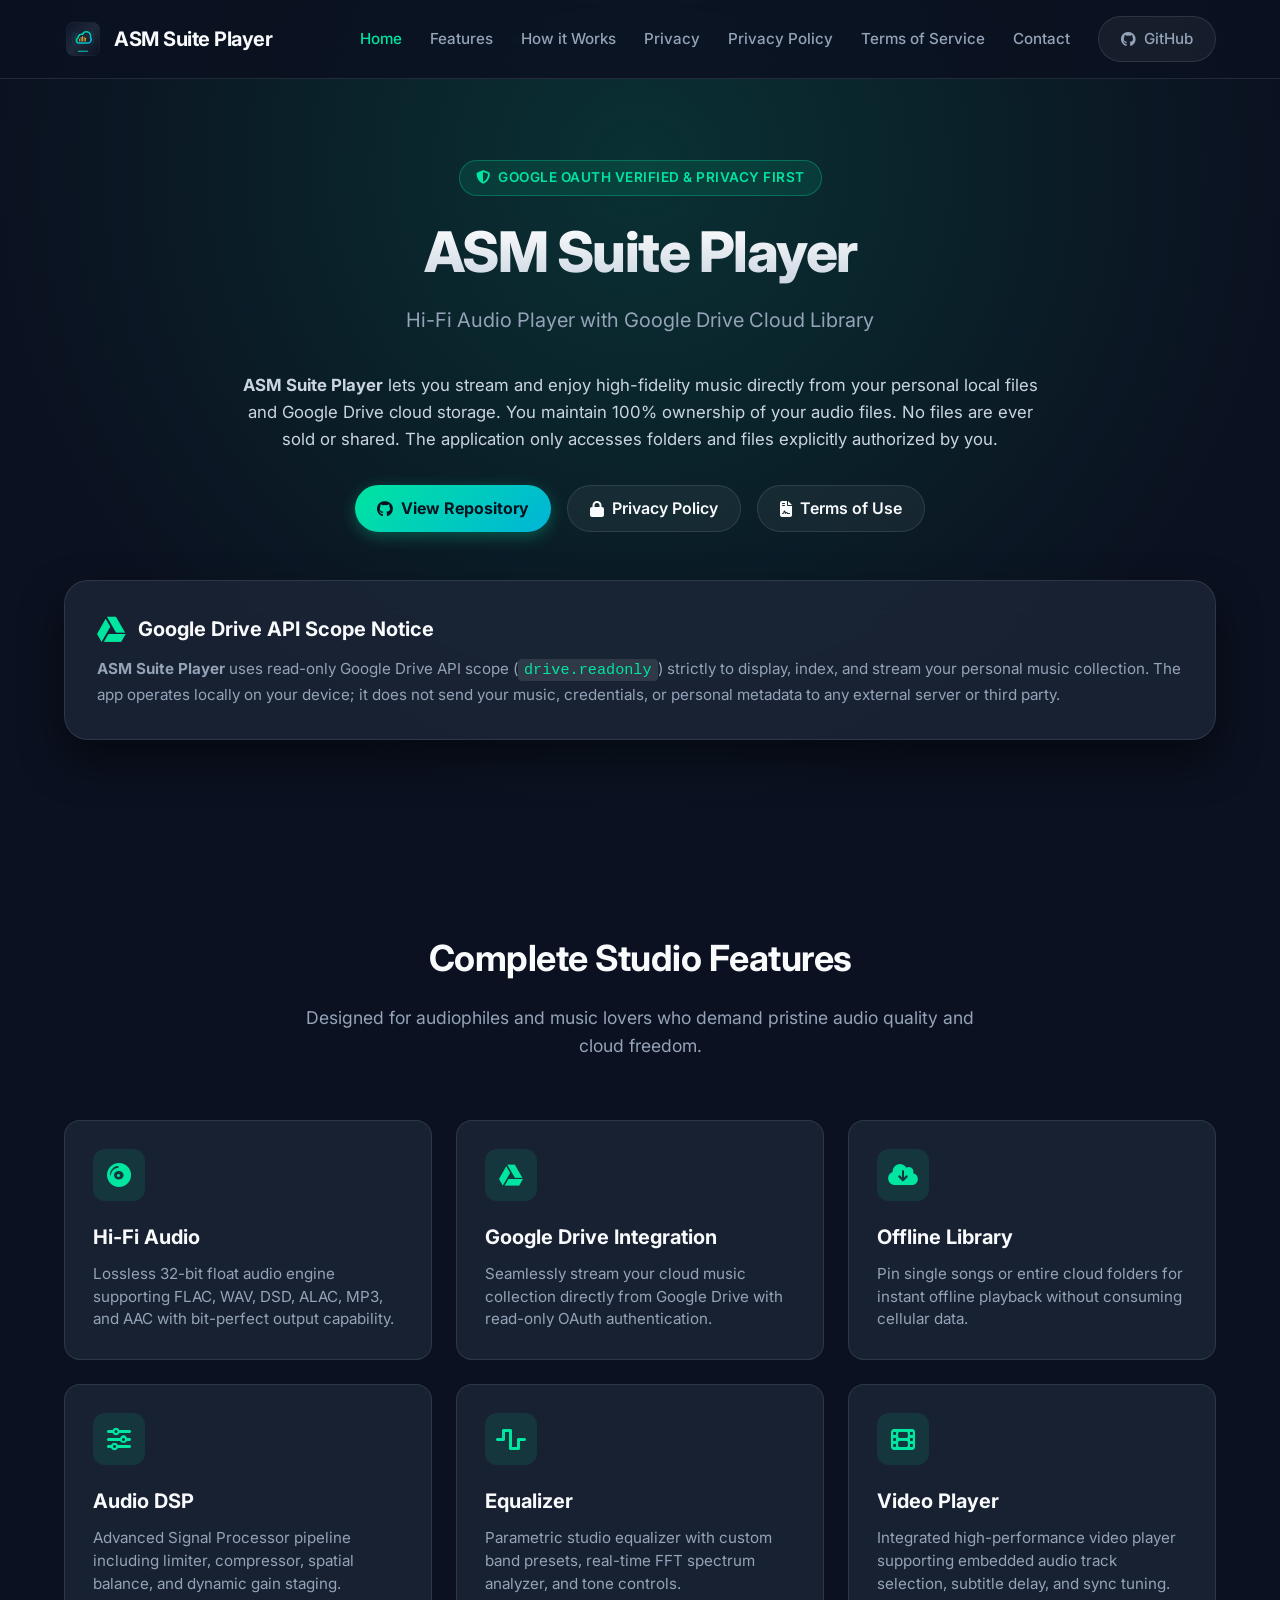
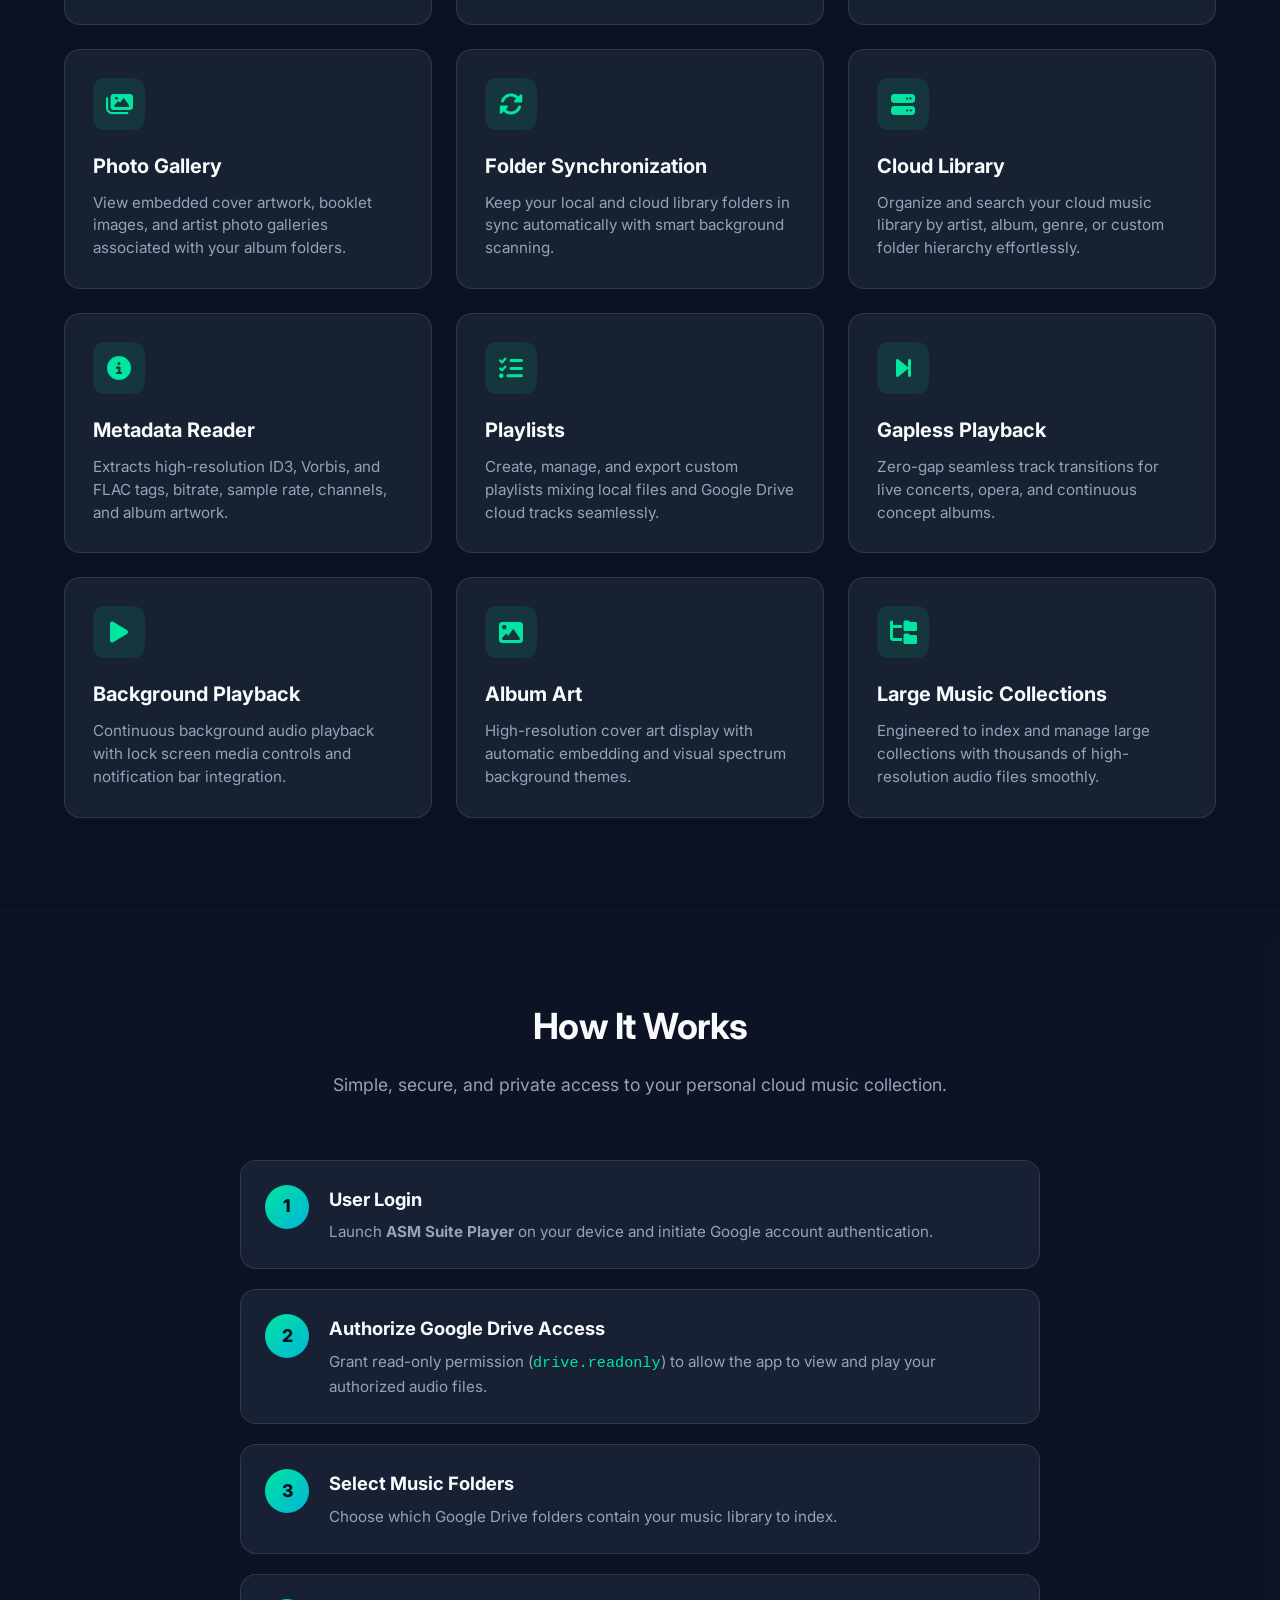
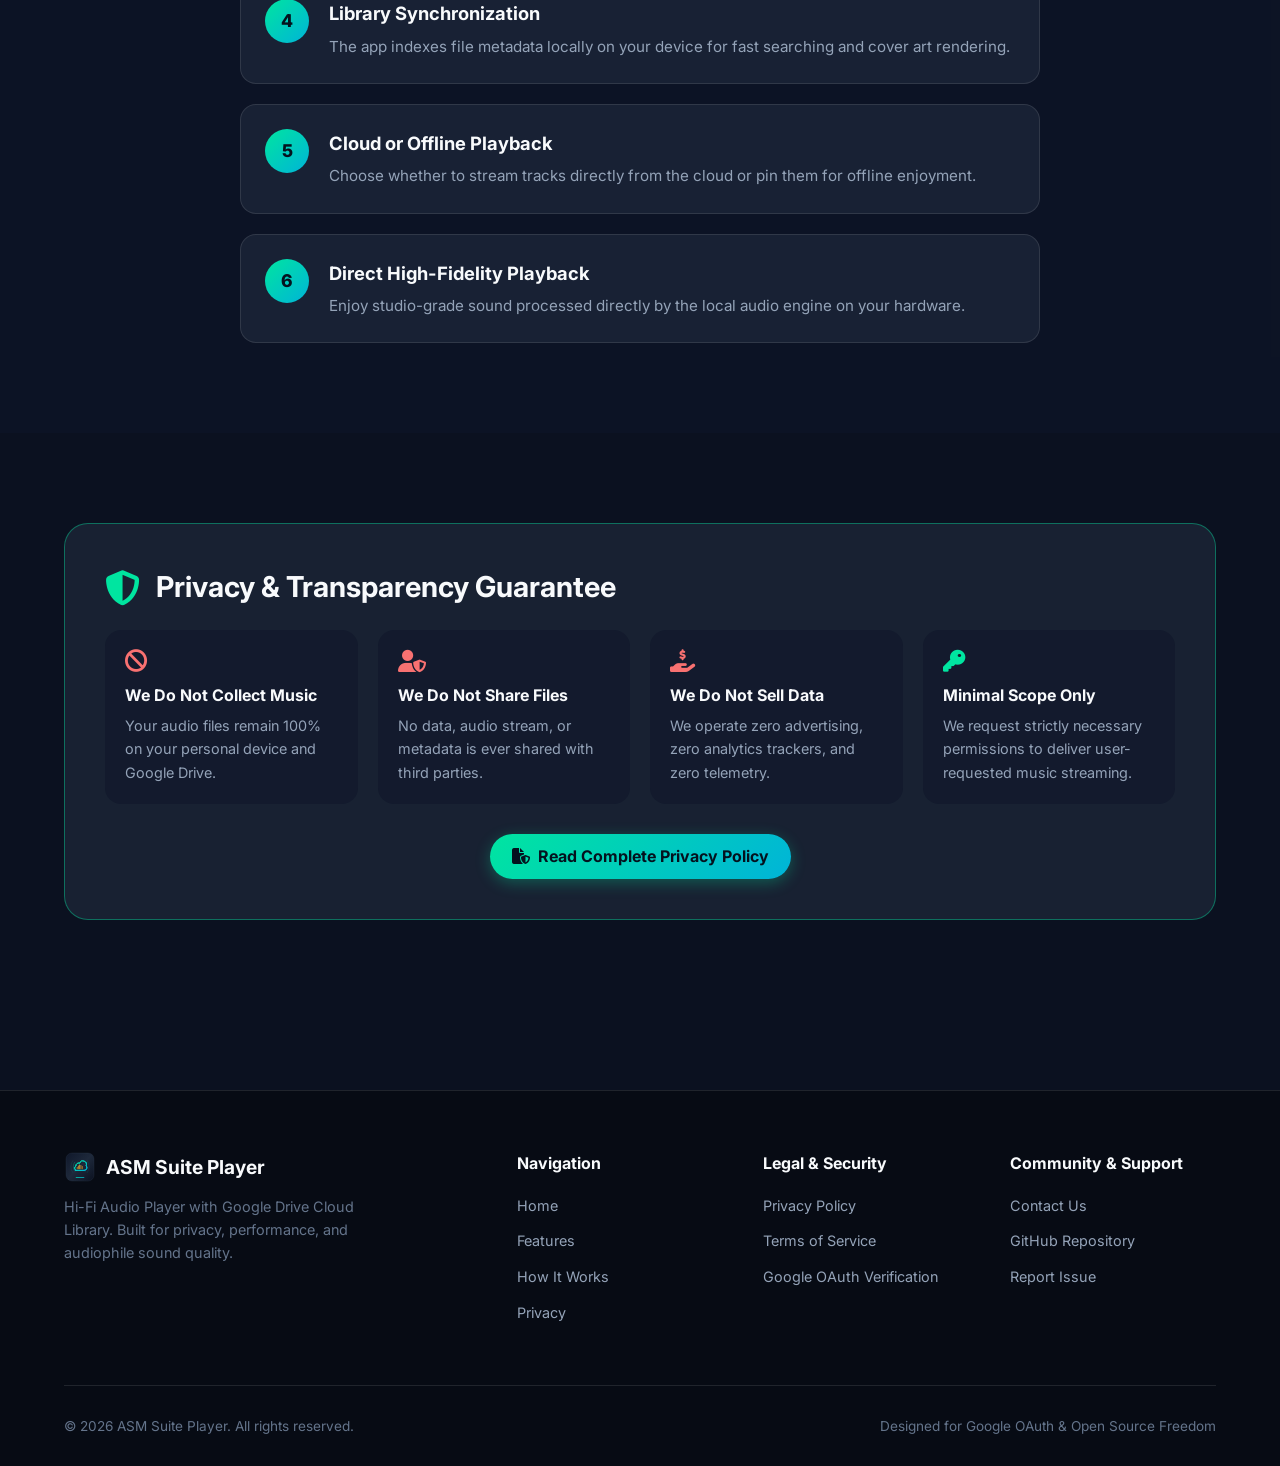
==== docs/index.html @ cb9a15ec "feat: adiciona site institucional estatico completo para o ASM Suite Player (Google OAuth verificati" ====
<!DOCTYPE html>
<html lang="en">
<head>
  <meta charset="UTF-8">
  <meta name="viewport" content="width=device-width, initial-scale=1.0">
  <title>ASM Suite Player — Hi-Fi Audio Player with Google Drive Cloud Library</title>
  <meta name="description" content="ASM Suite Player is a high-fidelity audio player with Google Drive integration, DSP processing, equalizer, offline caching, and zero data tracking.">
  <meta name="keywords" content="ASM Suite Player, Google Drive music player, Hi-Fi audio player, FLAC player, DSP equalizer, offline cloud music">
  <meta name="author" content="ASM Suite Player Team">
  <meta name="robots" content="index, follow">
  <link rel="canonical" href="https://andersonfcanel.github.io/ASM-Suite-Player/">

  <!-- Open Graph / Facebook -->
  <meta property="og:type" content="website">
  <meta property="og:url" content="https://andersonfcanel.github.io/ASM-Suite-Player/">
  <meta property="og:title" content="ASM Suite Player — Hi-Fi Audio Player with Google Drive Cloud Library">
  <meta property="og:description" content="Stream high-resolution music directly from your Google Drive or local storage with professional DSP effects and full privacy.">
  <meta property="og:image" content="https://andersonfcanel.github.io/ASM-Suite-Player/assets/images/logo.svg">

  <!-- Twitter Card -->
  <meta name="twitter:card" content="summary_large_image">
  <meta name="twitter:title" content="ASM Suite Player — Hi-Fi Audio Player">
  <meta name="twitter:description" content="Play high-fidelity music from Google Drive and local files with studio DSP equalizer and zero data collection.">
  <meta name="twitter:image" content="https://andersonfcanel.github.io/ASM-Suite-Player/assets/images/logo.svg">

  <!-- Favicons & Manifest -->
  <link rel="icon" type="image/svg+xml" href="assets/images/logo.svg">
  <link rel="manifest" href="site.webmanifest">

  <!-- Fonts & Icons -->
  <link rel="preconnect" href="https://fonts.googleapis.com">
  <link rel="preconnect" href="https://fonts.gstatic.com" crossorigin>
  <link href="https://fonts.googleapis.com/css2?family=Inter:wght@400;500;600;700;800&display=swap" rel="stylesheet">
  <link rel="stylesheet" href="https://cdnjs.cloudflare.com/ajax/libs/font-awesome/6.4.0/css/all.min.css">

  <!-- Stylesheet -->
  <link rel="stylesheet" href="assets/css/style.css">
</head>
<body>

  <!-- Navigation Bar -->
  <header class="navbar">
    <div class="container nav-container">
      <a href="index.html" class="brand-logo">
        <img src="assets/images/logo.svg" alt="ASM Suite Player Logo">
        <span>ASM Suite Player</span>
      </a>

      <button class="mobile-toggle" id="mobileToggle" aria-label="Toggle Navigation">
        <i class="fa-solid fa-bars"></i>
      </button>

      <ul class="nav-links" id="navLinks">
        <li><a href="index.html" class="active">Home</a></li>
        <li><a href="#features">Features</a></li>
        <li><a href="#how-it-works">How it Works</a></li>
        <li><a href="#privacy">Privacy</a></li>
        <li><a href="privacy.html">Privacy Policy</a></li>
        <li><a href="terms.html">Terms of Service</a></li>
        <li><a href="contact.html">Contact</a></li>
        <li>
          <a href="https://github.com/AndersonFCanel/ASM-Suite-Player" target="_blank" rel="noopener" class="btn-outline">
            <i class="fa-brands fa-github"></i> GitHub
          </a>
        </li>
      </ul>
    </div>
  </header>

  <!-- Hero Section -->
  <section class="hero">
    <div class="container">
      <div class="hero-badge">
        <i class="fa-solid fa-shield-halved"></i> Google OAuth Verified & Privacy First
      </div>

      <h1 class="hero-title">ASM Suite Player</h1>
      <p class="hero-subtitle">Hi-Fi Audio Player with Google Drive Cloud Library</p>

      <p style="max-width: 820px; margin: 0 auto 32px; color: #CBD5E1; font-size: 1.05rem;">
        <strong>ASM Suite Player</strong> lets you stream and enjoy high-fidelity music directly from your personal 
        local files and Google Drive cloud storage. You maintain 100% ownership of your audio files. 
        No files are ever sold or shared. The application only accesses folders and files explicitly authorized by you.
      </p>

      <div class="hero-actions">
        <a href="https://github.com/AndersonFCanel/ASM-Suite-Player" target="_blank" rel="noopener" class="btn-cta">
          <i class="fa-brands fa-github"></i> View Repository
        </a>
        <a href="privacy.html" class="btn-outline">
          <i class="fa-solid fa-lock"></i> Privacy Policy
        </a>
        <a href="terms.html" class="btn-outline">
          <i class="fa-solid fa-file-contract"></i> Terms of Use
        </a>
      </div>

      <!-- Google OAuth Disclosure Box -->
      <div class="hero-card-preview">
        <div style="display: flex; align-items: center; gap: 12px; margin-bottom: 12px;">
          <i class="fa-brands fa-google-drive" style="font-size: 1.8rem; color: var(--accent-cyan);"></i>
          <h3 style="font-size: 1.25rem;">Google Drive API Scope Notice</h3>
        </div>
        <p style="color: var(--text-muted); font-size: 0.95rem; line-height: 1.6;">
          <strong>ASM Suite Player</strong> uses read-only Google Drive API scope (<code style="background: rgba(255,255,255,0.1); padding: 2px 6px; border-radius: 4px; color: var(--accent-cyan);">drive.readonly</code>) 
          strictly to display, index, and stream your personal music collection. The app operates locally on your device; 
          it does not send your music, credentials, or personal metadata to any external server or third party.
        </p>
      </div>
    </div>
  </section>

  <!-- Features Section -->
  <section class="section" id="features">
    <div class="container">
      <h2 class="section-title">Complete Studio Features</h2>
      <p class="section-subtitle">Designed for audiophiles and music lovers who demand pristine audio quality and cloud freedom.</p>

      <div class="grid-cards">
        <div class="card">
          <div class="card-icon"><i class="fa-solid fa-compact-disc"></i></div>
          <h3 class="card-title">Hi-Fi Audio</h3>
          <p class="card-desc">Lossless 32-bit float audio engine supporting FLAC, WAV, DSD, ALAC, MP3, and AAC with bit-perfect output capability.</p>
        </div>

        <div class="card">
          <div class="card-icon"><i class="fa-brands fa-google-drive"></i></div>
          <h3 class="card-title">Google Drive Integration</h3>
          <p class="card-desc">Seamlessly stream your cloud music collection directly from Google Drive with read-only OAuth authentication.</p>
        </div>

        <div class="card">
          <div class="card-icon"><i class="fa-solid fa-cloud-arrow-down"></i></div>
          <h3 class="card-title">Offline Library</h3>
          <p class="card-desc">Pin single songs or entire cloud folders for instant offline playback without consuming cellular data.</p>
        </div>

        <div class="card">
          <div class="card-icon"><i class="fa-solid fa-sliders"></i></div>
          <h3 class="card-title">Audio DSP</h3>
          <p class="card-desc">Advanced Signal Processor pipeline including limiter, compressor, spatial balance, and dynamic gain staging.</p>
        </div>

        <div class="card">
          <div class="card-icon"><i class="fa-solid fa-wave-square"></i></div>
          <h3 class="card-title">Equalizer</h3>
          <p class="card-desc">Parametric studio equalizer with custom band presets, real-time FFT spectrum analyzer, and tone controls.</p>
        </div>

        <div class="card">
          <div class="card-icon"><i class="fa-solid fa-film"></i></div>
          <h3 class="card-title">Video Player</h3>
          <p class="card-desc">Integrated high-performance video player supporting embedded audio track selection, subtitle delay, and sync tuning.</p>
        </div>

        <div class="card">
          <div class="card-icon"><i class="fa-solid fa-images"></i></div>
          <h3 class="card-title">Photo Gallery</h3>
          <p class="card-desc">View embedded cover artwork, booklet images, and artist photo galleries associated with your album folders.</p>
        </div>

        <div class="card">
          <div class="card-icon"><i class="fa-solid fa-rotate"></i></div>
          <h3 class="card-title">Folder Synchronization</h3>
          <p class="card-desc">Keep your local and cloud library folders in sync automatically with smart background scanning.</p>
        </div>

        <div class="card">
          <div class="card-icon"><i class="fa-solid fa-server"></i></div>
          <h3 class="card-title">Cloud Library</h3>
          <p class="card-desc">Organize and search your cloud music library by artist, album, genre, or custom folder hierarchy effortlessly.</p>
        </div>

        <div class="card">
          <div class="card-icon"><i class="fa-solid fa-circle-info"></i></div>
          <h3 class="card-title">Metadata Reader</h3>
          <p class="card-desc">Extracts high-resolution ID3, Vorbis, and FLAC tags, bitrate, sample rate, channels, and album artwork.</p>
        </div>

        <div class="card">
          <div class="card-icon"><i class="fa-solid fa-list-check"></i></div>
          <h3 class="card-title">Playlists</h3>
          <p class="card-desc">Create, manage, and export custom playlists mixing local files and Google Drive cloud tracks seamlessly.</p>
        </div>

        <div class="card">
          <div class="card-icon"><i class="fa-solid fa-forward-step"></i></div>
          <h3 class="card-title">Gapless Playback</h3>
          <p class="card-desc">Zero-gap seamless track transitions for live concerts, opera, and continuous concept albums.</p>
        </div>

        <div class="card">
          <div class="card-icon"><i class="fa-solid fa-play"></i></div>
          <h3 class="card-title">Background Playback</h3>
          <p class="card-desc">Continuous background audio playback with lock screen media controls and notification bar integration.</p>
        </div>

        <div class="card">
          <div class="card-icon"><i class="fa-solid fa-image"></i></div>
          <h3 class="card-title">Album Art</h3>
          <p class="card-desc">High-resolution cover art display with automatic embedding and visual spectrum background themes.</p>
        </div>

        <div class="card">
          <div class="card-icon"><i class="fa-solid fa-folder-tree"></i></div>
          <h3 class="card-title">Large Music Collections</h3>
          <p class="card-desc">Engineered to index and manage large collections with thousands of high-resolution audio files smoothly.</p>
        </div>
      </div>
    </div>
  </section>

  <!-- How It Works Section -->
  <section class="section" id="how-it-works" style="background: rgba(15, 23, 42, 0.5);">
    <div class="container">
      <h2 class="section-title">How It Works</h2>
      <p class="section-subtitle">Simple, secure, and private access to your personal cloud music collection.</p>

      <div class="workflow-steps">
        <div class="step-item">
          <div class="step-number">1</div>
          <div class="step-content">
            <h3>User Login</h3>
            <p>Launch <strong>ASM Suite Player</strong> on your device and initiate Google account authentication.</p>
          </div>
        </div>

        <div class="step-item">
          <div class="step-number">2</div>
          <div class="step-content">
            <h3>Authorize Google Drive Access</h3>
            <p>Grant read-only permission (<code style="color: var(--accent-cyan);">drive.readonly</code>) to allow the app to view and play your authorized audio files.</p>
          </div>
        </div>

        <div class="step-item">
          <div class="step-number">3</div>
          <div class="step-content">
            <h3>Select Music Folders</h3>
            <p>Choose which Google Drive folders contain your music library to index.</p>
          </div>
        </div>

        <div class="step-item">
          <div class="step-number">4</div>
          <div class="step-content">
            <h3>Library Synchronization</h3>
            <p>The app indexes file metadata locally on your device for fast searching and cover art rendering.</p>
          </div>
        </div>

        <div class="step-item">
          <div class="step-number">5</div>
          <div class="step-content">
            <h3>Cloud or Offline Playback</h3>
            <p>Choose whether to stream tracks directly from the cloud or pin them for offline enjoyment.</p>
          </div>
        </div>

        <div class="step-item">
          <div class="step-number">6</div>
          <div class="step-content">
            <h3>Direct High-Fidelity Playback</h3>
            <p>Enjoy studio-grade sound processed directly by the local audio engine on your hardware.</p>
          </div>
        </div>
      </div>
    </div>
  </section>

  <!-- Privacy Summary Section -->
  <section class="section" id="privacy">
    <div class="container">
      <div style="background: var(--bg-card); border: 1px solid var(--border-active); border-radius: var(--radius-lg); padding: 40px;" class="glassmorphism">
        <div style="display: flex; align-items: center; gap: 16px; margin-bottom: 20px;">
          <i class="fa-solid fa-shield-halved" style="font-size: 2.2rem; color: var(--accent-cyan);"></i>
          <h2 style="font-size: 1.8rem;">Privacy & Transparency Guarantee</h2>
        </div>

        <div style="display: grid; grid-template-columns: repeat(auto-fit, minmax(240px, 1fr)); gap: 20px; margin-bottom: 30px;">
          <div style="background: rgba(15, 23, 42, 0.6); padding: 20px; border-radius: var(--radius-md);">
            <i class="fa-solid fa-ban" style="color: #F87171; font-size: 1.4rem; margin-bottom: 10px;"></i>
            <h4 style="margin-bottom: 6px;">We Do Not Collect Music</h4>
            <p style="color: var(--text-muted); font-size: 0.9rem;">Your audio files remain 100% on your personal device and Google Drive.</p>
          </div>

          <div style="background: rgba(15, 23, 42, 0.6); padding: 20px; border-radius: var(--radius-md);">
            <i class="fa-solid fa-user-shield" style="color: #F87171; font-size: 1.4rem; margin-bottom: 10px;"></i>
            <h4 style="margin-bottom: 6px;">We Do Not Share Files</h4>
            <p style="color: var(--text-muted); font-size: 0.9rem;">No data, audio stream, or metadata is ever shared with third parties.</p>
          </div>

          <div style="background: rgba(15, 23, 42, 0.6); padding: 20px; border-radius: var(--radius-md);">
            <i class="fa-solid fa-hand-holding-dollar" style="color: #F87171; font-size: 1.4rem; margin-bottom: 10px;"></i>
            <h4 style="margin-bottom: 6px;">We Do Not Sell Data</h4>
            <p style="color: var(--text-muted); font-size: 0.9rem;">We operate zero advertising, zero analytics trackers, and zero telemetry.</p>
          </div>

          <div style="background: rgba(15, 23, 42, 0.6); padding: 20px; border-radius: var(--radius-md);">
            <i class="fa-solid fa-key" style="color: var(--accent-cyan); font-size: 1.4rem; margin-bottom: 10px;"></i>
            <h4 style="margin-bottom: 6px;">Minimal Scope Only</h4>
            <p style="color: var(--text-muted); font-size: 0.9rem;">We request strictly necessary permissions to deliver user-requested music streaming.</p>
          </div>
        </div>

        <div style="text-align: center;">
          <a href="privacy.html" class="btn-cta">
            <i class="fa-solid fa-file-shield"></i> Read Complete Privacy Policy
          </a>
        </div>
      </div>
    </div>
  </section>

  <!-- Footer -->
  <footer class="footer">
    <div class="container">
      <div class="footer-grid">
        <div class="footer-brand">
          <div style="display: flex; align-items: center; gap: 10px; margin-bottom: 12px;">
            <img src="assets/images/logo.svg" alt="ASM Suite Player Logo" style="width: 32px; height: 32px;">
            <h3 style="margin: 0; font-size: 1.2rem;">ASM Suite Player</h3>
          </div>
          <p>Hi-Fi Audio Player with Google Drive Cloud Library. Built for privacy, performance, and audiophile sound quality.</p>
        </div>

        <div class="footer-col">
          <h4>Navigation</h4>
          <ul>
            <li><a href="index.html">Home</a></li>
            <li><a href="#features">Features</a></li>
            <li><a href="#how-it-works">How It Works</a></li>
            <li><a href="#privacy">Privacy</a></li>
          </ul>
        </div>

        <div class="footer-col">
          <h4>Legal & Security</h4>
          <ul>
            <li><a href="privacy.html">Privacy Policy</a></li>
            <li><a href="terms.html">Terms of Service</a></li>
            <li><a href="https://support.google.com/cloud/answer/15549049" target="_blank" rel="noopener">Google OAuth Verification</a></li>
          </ul>
        </div>

        <div class="footer-col">
          <h4>Community & Support</h4>
          <ul>
            <li><a href="contact.html">Contact Us</a></li>
            <li><a href="https://github.com/AndersonFCanel/ASM-Suite-Player" target="_blank" rel="noopener">GitHub Repository</a></li>
            <li><a href="https://github.com/AndersonFCanel/ASM-Suite-Player/issues" target="_blank" rel="noopener">Report Issue</a></li>
          </ul>
        </div>
      </div>

      <div class="footer-bottom">
        <div>&copy; 2026 ASM Suite Player. All rights reserved.</div>
        <div>Designed for Google OAuth & Open Source Freedom</div>
      </div>
    </div>
  </footer>

  <script src="assets/js/main.js"></script>
</body>
</html>
---- docs/assets/css/style.css ----
/* ══════════════════════════════════════════════════════════════════════════════
   ASM Suite Player — Design System & Custom Stylesheet
   Theme: Hi-Fi Studio Dark / Glassmorphism / Vibrant Accents
   ══════════════════════════════════════════════════════════════════════════════ */

:root {
  --bg-main: #0B1120;
  --bg-surface: #0F172A;
  --bg-card: rgba(30, 41, 59, 0.7);
  --bg-card-hover: rgba(51, 65, 85, 0.8);
  --border-color: rgba(255, 255, 255, 0.1);
  --border-active: rgba(0, 229, 160, 0.4);
  
  --text-main: #F8FAFC;
  --text-muted: #94A3B8;
  --text-dim: #64748B;
  
  --accent-cyan: #00E5A0;
  --accent-blue: #00B4D8;
  --accent-gold: #FFD54F;
  --accent-purple: #A855F7;
  
  --grad-cyan: linear-gradient(135deg, #00E5A0 0%, #00B4D8 100%);
  --grad-gold: linear-gradient(135deg, #FFD54F 0%, #FF9800 100%);
  --grad-dark: linear-gradient(180deg, #0B1120 0%, #0F172A 100%);
  --grad-hero: radial-gradient(circle at 50% 20%, rgba(0, 229, 160, 0.15) 0%, rgba(11, 17, 32, 0) 70%);

  --font-family: 'Inter', -apple-system, BlinkMacSystemFont, "Segoe UI", Roboto, sans-serif;
  --radius-sm: 8px;
  --radius-md: 16px;
  --radius-lg: 24px;
  --shadow-glow: 0 0 25px rgba(0, 229, 160, 0.25);
  --transition: all 0.3s cubic-bezier(0.4, 0, 0.2, 1);
}

/* ── Reset Base ── */
*, *::before, *::after {
  box-sizing: border-box;
  margin: 0;
  padding: 0;
}

html {
  scroll-behavior: smooth;
  font-size: 16px;
}

body {
  font-family: var(--font-family);
  background-color: var(--bg-main);
  color: var(--text-main);
  line-height: 1.6;
  overflow-x: hidden;
  -webkit-font-smoothing: antialiased;
}

a {
  color: var(--accent-cyan);
  text-decoration: none;
  transition: var(--transition);
}

a:hover {
  color: #38BDF8;
}

/* ── Container Layout ── */
.container {
  max-width: 1200px;
  margin: 0 auto;
  padding: 0 24px;
}

/* ── Header & Navigation ── */
.navbar {
  position: fixed;
  top: 0;
  left: 0;
  width: 100%;
  z-index: 1000;
  background: rgba(11, 17, 32, 0.85);
  backdrop-filter: blur(16px);
  border-bottom: 1px solid var(--border-color);
  padding: 16px 0;
  transition: var(--transition);
}

.nav-container {
  display: flex;
  justify-content: space-between;
  align-items: center;
}

.brand-logo {
  display: flex;
  align-items: center;
  gap: 12px;
  font-weight: 700;
  font-size: 1.25rem;
  color: var(--text-main);
  letter-spacing: -0.5px;
}

.brand-logo img {
  width: 38px;
  height: 38px;
  border-radius: 8px;
}

.nav-links {
  display: flex;
  align-items: center;
  gap: 28px;
  list-style: none;
}

.nav-links a {
  color: var(--text-muted);
  font-weight: 500;
  font-size: 0.95rem;
}

.nav-links a:hover,
.nav-links a.active {
  color: var(--accent-cyan);
}

.btn-cta {
  display: inline-flex;
  align-items: center;
  gap: 8px;
  background: var(--grad-cyan);
  color: #04121E;
  font-weight: 700;
  padding: 10px 22px;
  border-radius: 50px;
  box-shadow: 0 4px 15px rgba(0, 229, 160, 0.3);
  transition: var(--transition);
}

.btn-cta:hover {
  transform: translateY(-2px);
  box-shadow: var(--shadow-glow);
  color: #04121E;
}

.btn-outline {
  display: inline-flex;
  align-items: center;
  gap: 8px;
  background: rgba(255, 255, 255, 0.05);
  border: 1px solid var(--border-color);
  color: var(--text-main);
  font-weight: 600;
  padding: 10px 22px;
  border-radius: 50px;
  transition: var(--transition);
}

.btn-outline:hover {
  background: rgba(255, 255, 255, 0.1);
  border-color: var(--accent-cyan);
  color: var(--accent-cyan);
}

/* Hamburger Mobile Toggle */
.mobile-toggle {
  display: none;
  background: none;
  border: none;
  color: var(--text-main);
  font-size: 1.5rem;
  cursor: pointer;
}

/* ── Hero Section ── */
.hero {
  position: relative;
  padding: 160px 0 100px;
  background: var(--grad-hero);
  text-align: center;
}

.hero-badge {
  display: inline-flex;
  align-items: center;
  gap: 8px;
  background: rgba(0, 229, 160, 0.1);
  border: 1px solid rgba(0, 229, 160, 0.3);
  color: var(--accent-cyan);
  padding: 6px 16px;
  border-radius: 50px;
  font-size: 0.85rem;
  font-weight: 600;
  margin-bottom: 24px;
  text-transform: uppercase;
  letter-spacing: 0.5px;
}

.hero-title {
  font-size: 3.5rem;
  font-weight: 800;
  line-height: 1.15;
  letter-spacing: -1.5px;
  margin-bottom: 20px;
  background: linear-gradient(180deg, #FFFFFF 0%, #CBD5E1 100%);
  -webkit-background-clip: text;
  -webkit-text-fill-color: transparent;
}

.hero-subtitle {
  font-size: 1.25rem;
  color: var(--text-muted);
  max-width: 760px;
  margin: 0 auto 36px;
  font-weight: 400;
}

.hero-actions {
  display: flex;
  justify-content: center;
  gap: 16px;
  flex-wrap: wrap;
  margin-bottom: 48px;
}

.hero-card-preview {
  margin-top: 40px;
  background: var(--bg-card);
  border: 1px solid var(--border-color);
  border-radius: var(--radius-lg);
  padding: 32px;
  backdrop-filter: blur(20px);
  box-shadow: 0 20px 40px rgba(0, 0, 0, 0.5);
  text-align: left;
}

.privacy-banner-box {
  background: rgba(0, 229, 160, 0.05);
  border: 1px stroke rgba(0, 229, 160, 0.2);
  border-left: 4px solid var(--accent-cyan);
  border-radius: var(--radius-sm);
  padding: 16px 20px;
  margin-top: 24px;
  font-size: 0.95rem;
  color: #E2E8F0;
}

/* ── Section Titles ── */
.section {
  padding: 90px 0;
}

.section-title {
  font-size: 2.25rem;
  font-weight: 700;
  text-align: center;
  margin-bottom: 16px;
  letter-spacing: -0.5px;
}

.section-subtitle {
  font-size: 1.1rem;
  color: var(--text-muted);
  text-align: center;
  max-width: 680px;
  margin: 0 auto 60px;
}

/* ── Feature Cards Grid ── */
.grid-cards {
  display: grid;
  grid-template-columns: repeat(auto-fit, minmax(320px, 1fr));
  gap: 24px;
}

.card {
  background: var(--bg-card);
  border: 1px solid var(--border-color);
  border-radius: var(--radius-md);
  padding: 28px;
  transition: var(--transition);
  position: relative;
  overflow: hidden;
}

.card:hover {
  background: var(--bg-card-hover);
  border-color: var(--border-active);
  transform: translateY(-4px);
}

.card-icon {
  width: 52px;
  height: 52px;
  border-radius: 12px;
  background: rgba(0, 229, 160, 0.1);
  color: var(--accent-cyan);
  display: flex;
  align-items: center;
  justify-content: center;
  font-size: 1.5rem;
  margin-bottom: 20px;
}

.card-title {
  font-size: 1.25rem;
  font-weight: 700;
  margin-bottom: 10px;
}

.card-desc {
  font-size: 0.95rem;
  color: var(--text-muted);
  line-height: 1.5;
}

/* ── How it works flow ── */
.workflow-steps {
  display: flex;
  flex-direction: column;
  gap: 20px;
  max-width: 800px;
  margin: 0 auto;
}

.step-item {
  display: flex;
  align-items: flex-start;
  gap: 20px;
  background: var(--bg-card);
  border: 1px solid var(--border-color);
  border-radius: var(--radius-md);
  padding: 24px;
}

.step-number {
  width: 44px;
  height: 44px;
  border-radius: 50%;
  background: var(--grad-cyan);
  color: #04121E;
  font-weight: 800;
  display: flex;
  align-items: center;
  justify-content: center;
  font-size: 1.1rem;
  flex-shrink: 0;
}

.step-content h3 {
  font-size: 1.15rem;
  margin-bottom: 6px;
}

.step-content p {
  color: var(--text-muted);
  font-size: 0.95rem;
}

/* ── Policy Document Layout ── */
.doc-container {
  padding: 140px 0 90px;
  max-width: 900px;
}

.doc-header {
  border-bottom: 1px solid var(--border-color);
  padding-bottom: 30px;
  margin-bottom: 40px;
}

.doc-header h1 {
  font-size: 2.5rem;
  margin-bottom: 12px;
}

.doc-meta {
  color: var(--text-dim);
  font-size: 0.9rem;
}

.doc-content h2 {
  font-size: 1.5rem;
  color: var(--accent-cyan);
  margin: 36px 0 16px;
}

.doc-content h3 {
  font-size: 1.15rem;
  margin: 24px 0 12px;
}

.doc-content p, .doc-content ul {
  color: var(--text-muted);
  margin-bottom: 16px;
  font-size: 1rem;
  line-height: 1.7;
}

.doc-content ul {
  padding-left: 24px;
}

.doc-content li {
  margin-bottom: 8px;
}

.doc-box {
  background: rgba(15, 23, 42, 0.9);
  border: 1px solid rgba(0, 229, 160, 0.3);
  border-radius: var(--radius-md);
  padding: 24px;
  margin: 24px 0;
}

/* ── Footer ── */
.footer {
  background: #070B14;
  border-top: 1px solid var(--border-color);
  padding: 60px 0 30px;
  margin-top: 80px;
}

.footer-grid {
  display: grid;
  grid-template-columns: 2fr repeat(3, 1fr);
  gap: 40px;
  margin-bottom: 50px;
}

.footer-brand h3 {
  font-size: 1.25rem;
  margin-bottom: 12px;
}

.footer-brand p {
  color: var(--text-dim);
  font-size: 0.9rem;
  max-width: 320px;
}

.footer-col h4 {
  font-size: 1rem;
  margin-bottom: 16px;
  color: var(--text-main);
}

.footer-col ul {
  list-style: none;
}

.footer-col li {
  margin-bottom: 10px;
}

.footer-col a {
  color: var(--text-muted);
  font-size: 0.9rem;
}

.footer-col a:hover {
  color: var(--accent-cyan);
}

.footer-bottom {
  border-top: 1px solid var(--border-color);
  padding-top: 30px;
  display: flex;
  justify-content: space-between;
  align-items: center;
  color: var(--text-dim);
  font-size: 0.85rem;
}

/* ── Responsiveness ── */
@media (max-width: 900px) {
  .hero-title { font-size: 2.5rem; }
  .footer-grid { grid-template-columns: 1fr 1fr; }
}

@media (max-width: 640px) {
  .hero-title { font-size: 2rem; }
  .mobile-toggle { display: block; }
  .nav-links {
    display: none;
    position: absolute;
    top: 100%;
    left: 0;
    width: 100%;
    background: #0B1120;
    flex-direction: column;
    padding: 24px;
    border-bottom: 1px solid var(--border-color);
  }
  .nav-links.active { display: flex; }
  .footer-grid { grid-template-columns: 1fr; }
  .footer-bottom { flex-direction: column; gap: 12px; text-align: center; }
}
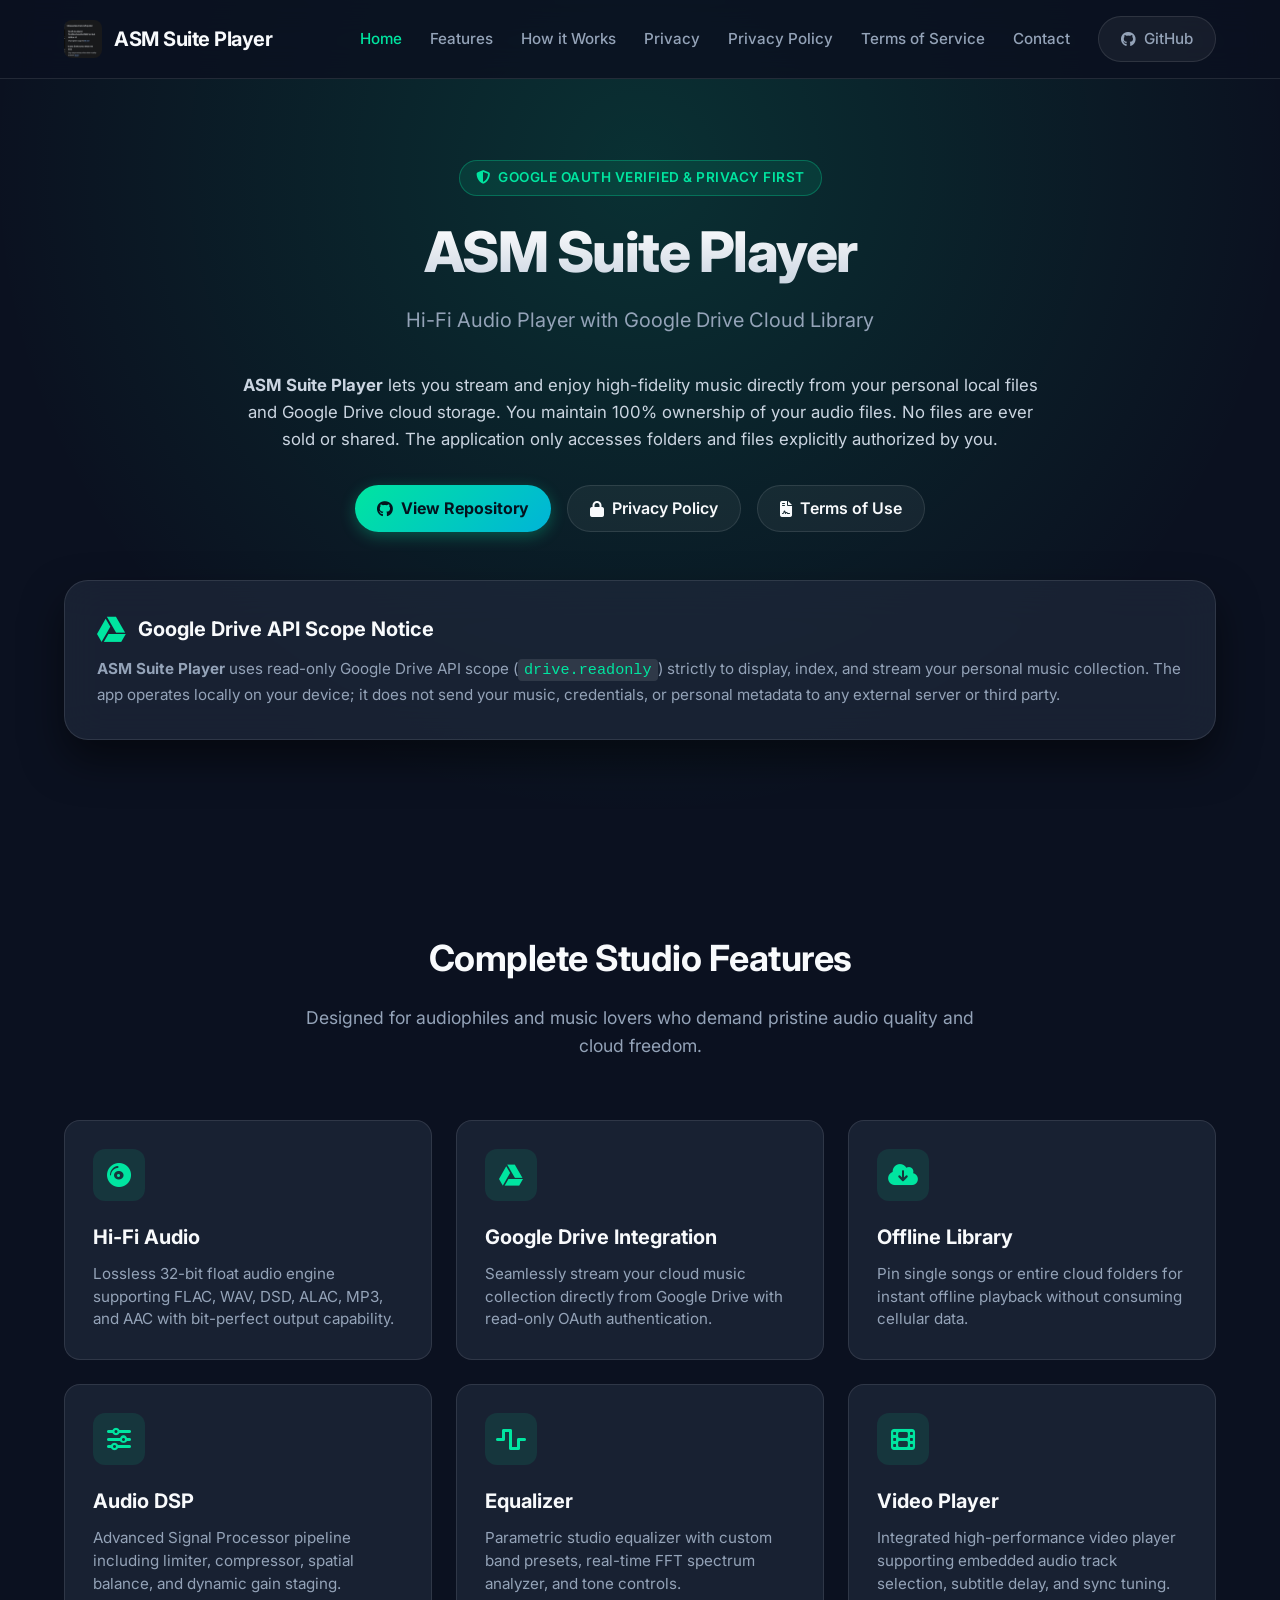
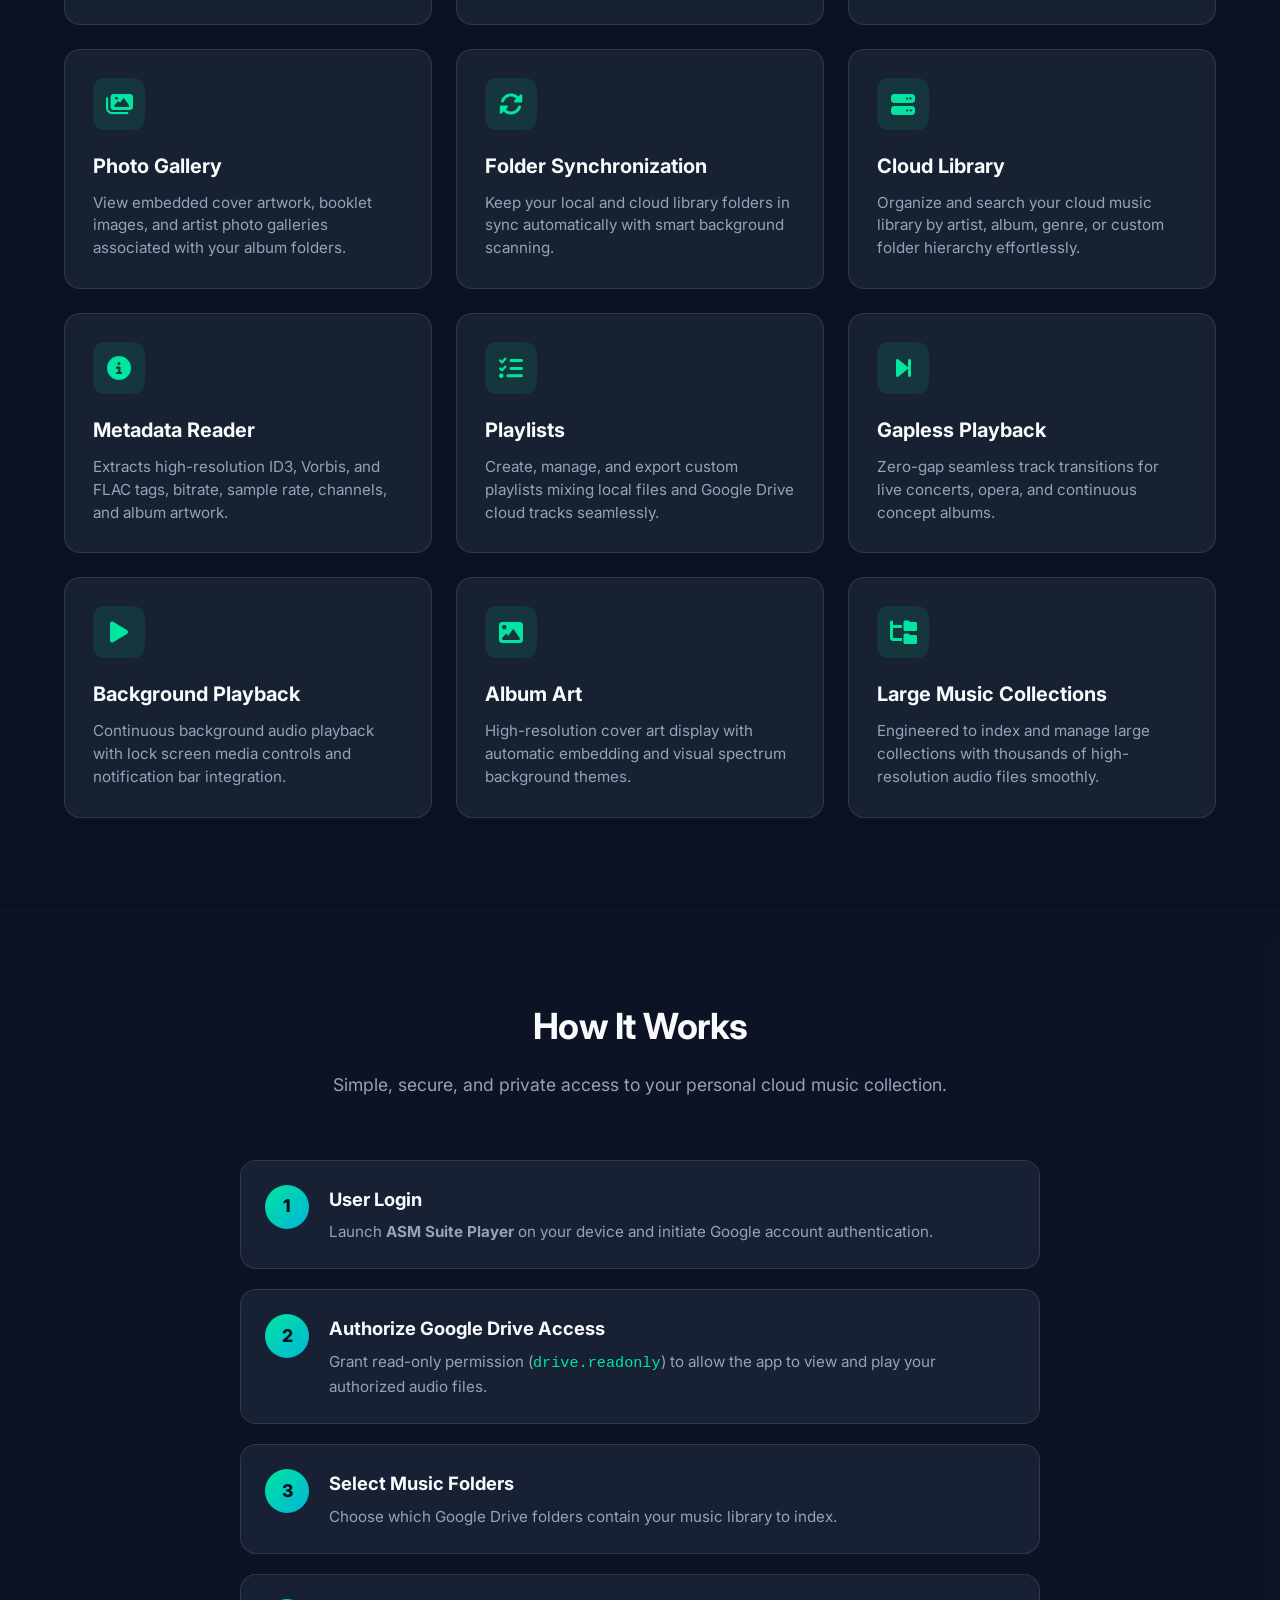
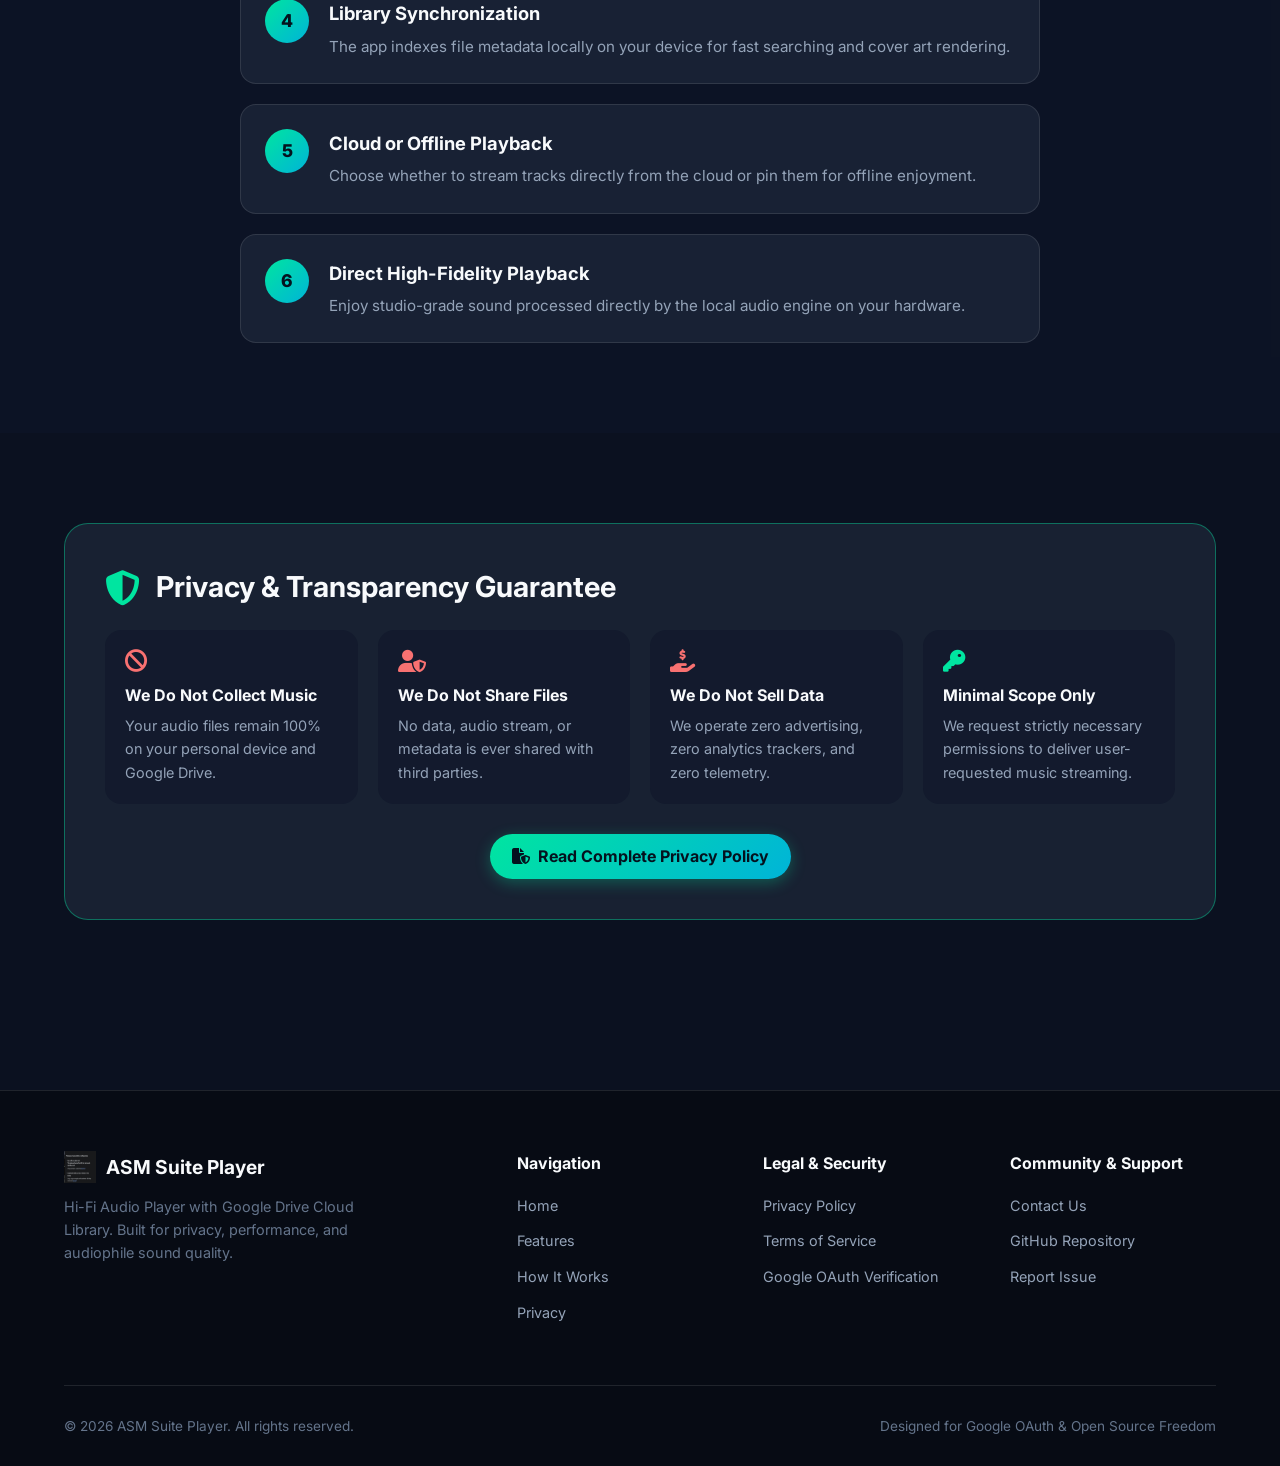
==== commit e5275b27: "fix(brand): adiciona o novo logotipo oficial PNG do ASM Suite Player fornecido pelo usuario" ====
--- a/docs/index.html
+++ b/docs/index.html
@@ -15,16 +15,16 @@
   <meta property="og:url" content="https://andersonfcanel.github.io/ASM-Suite-Player/">
   <meta property="og:title" content="ASM Suite Player — Hi-Fi Audio Player with Google Drive Cloud Library">
   <meta property="og:description" content="Stream high-resolution music directly from your Google Drive or local storage with professional DSP effects and full privacy.">
-  <meta property="og:image" content="https://andersonfcanel.github.io/ASM-Suite-Player/assets/images/logo.svg">
+  <meta property="og:image" content="https://andersonfcanel.github.io/ASM-Suite-Player/assets/images/logo.png">
 
   <!-- Twitter Card -->
   <meta name="twitter:card" content="summary_large_image">
   <meta name="twitter:title" content="ASM Suite Player — Hi-Fi Audio Player">
   <meta name="twitter:description" content="Play high-fidelity music from Google Drive and local files with studio DSP equalizer and zero data collection.">
-  <meta name="twitter:image" content="https://andersonfcanel.github.io/ASM-Suite-Player/assets/images/logo.svg">
+  <meta name="twitter:image" content="https://andersonfcanel.github.io/ASM-Suite-Player/assets/images/logo.png">
 
   <!-- Favicons & Manifest -->
-  <link rel="icon" type="image/svg+xml" href="assets/images/logo.svg">
+  <link rel="icon" type="image/svg+xml" href="assets/images/logo.png">
   <link rel="manifest" href="site.webmanifest">
 
   <!-- Fonts & Icons -->
@@ -42,7 +42,7 @@
   <header class="navbar">
     <div class="container nav-container">
       <a href="index.html" class="brand-logo">
-        <img src="assets/images/logo.svg" alt="ASM Suite Player Logo">
+        <img src="assets/images/logo.png" alt="ASM Suite Player Logo">
         <span>ASM Suite Player</span>
       </a>
 
@@ -318,7 +318,7 @@
       <div class="footer-grid">
         <div class="footer-brand">
           <div style="display: flex; align-items: center; gap: 10px; margin-bottom: 12px;">
-            <img src="assets/images/logo.svg" alt="ASM Suite Player Logo" style="width: 32px; height: 32px;">
+            <img src="assets/images/logo.png" alt="ASM Suite Player Logo" style="width: 32px; height: 32px;">
             <h3 style="margin: 0; font-size: 1.2rem;">ASM Suite Player</h3>
           </div>
           <p>Hi-Fi Audio Player with Google Drive Cloud Library. Built for privacy, performance, and audiophile sound quality.</p>
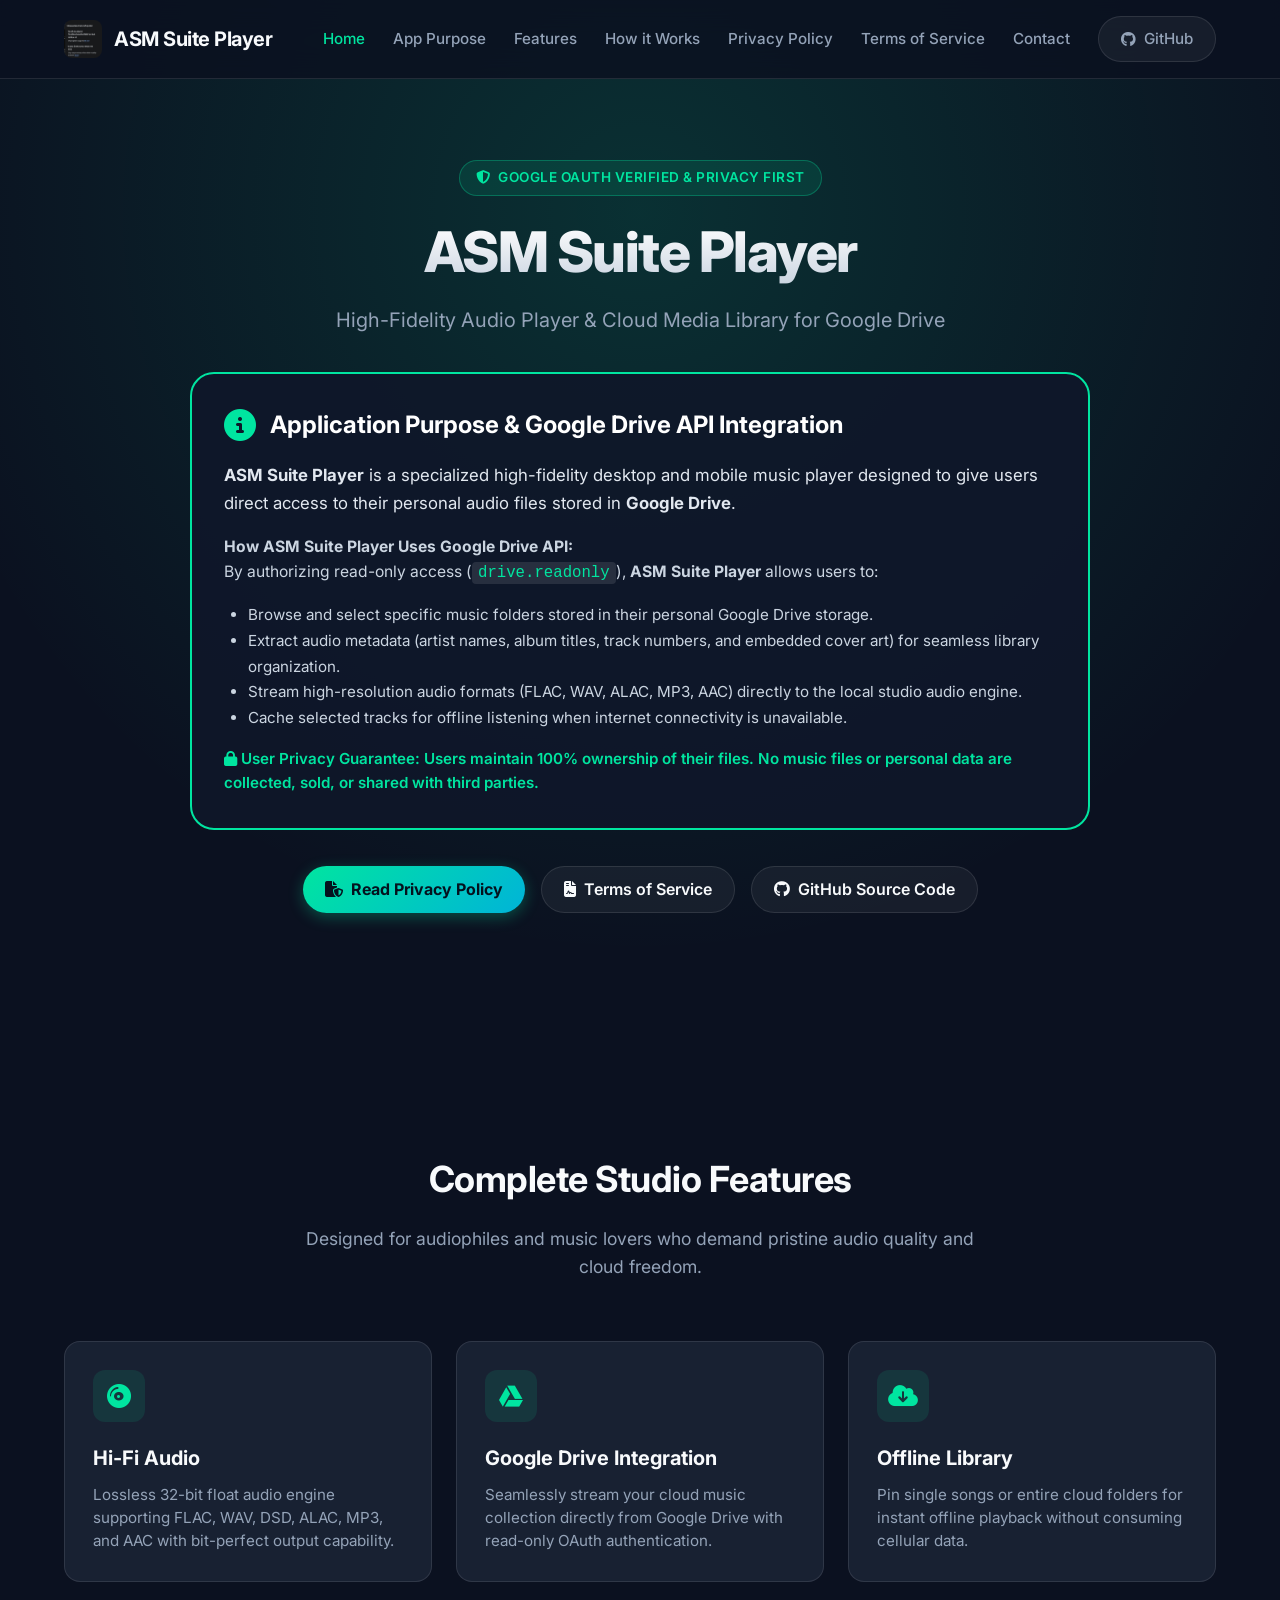
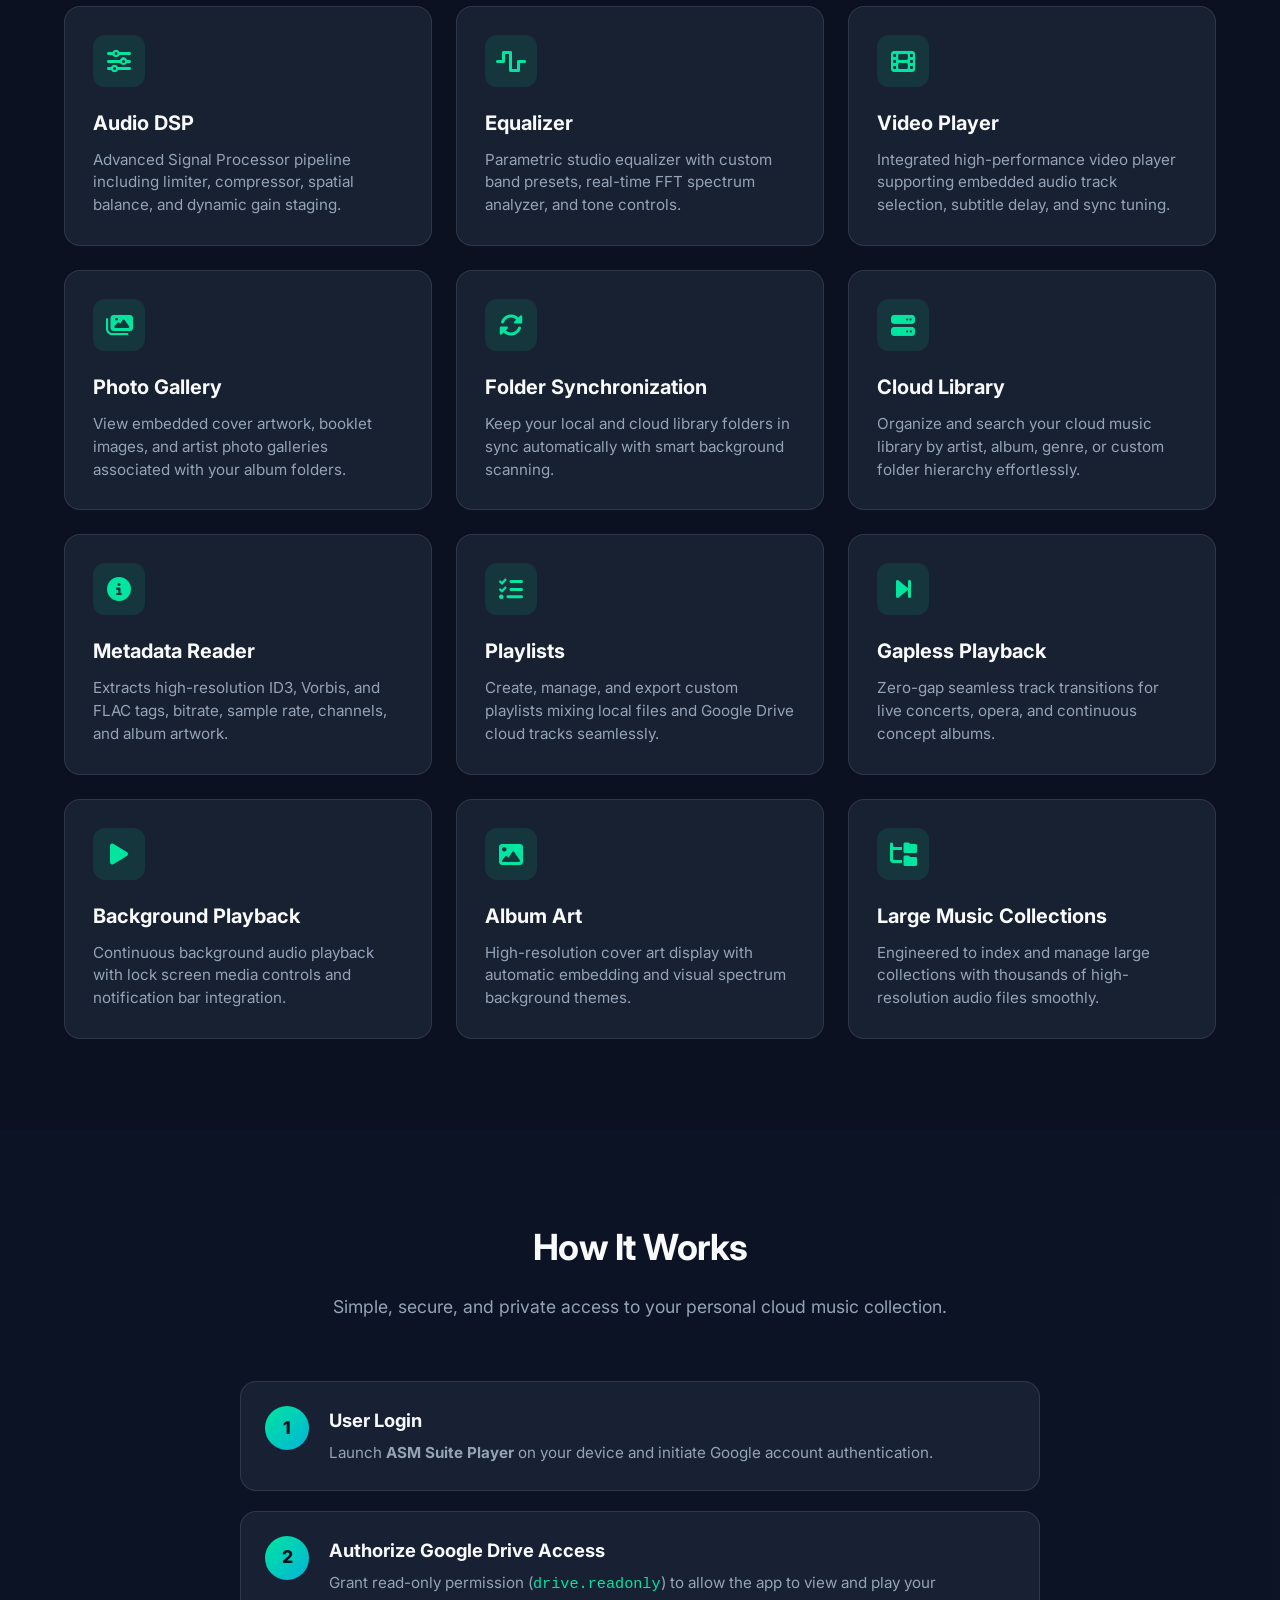
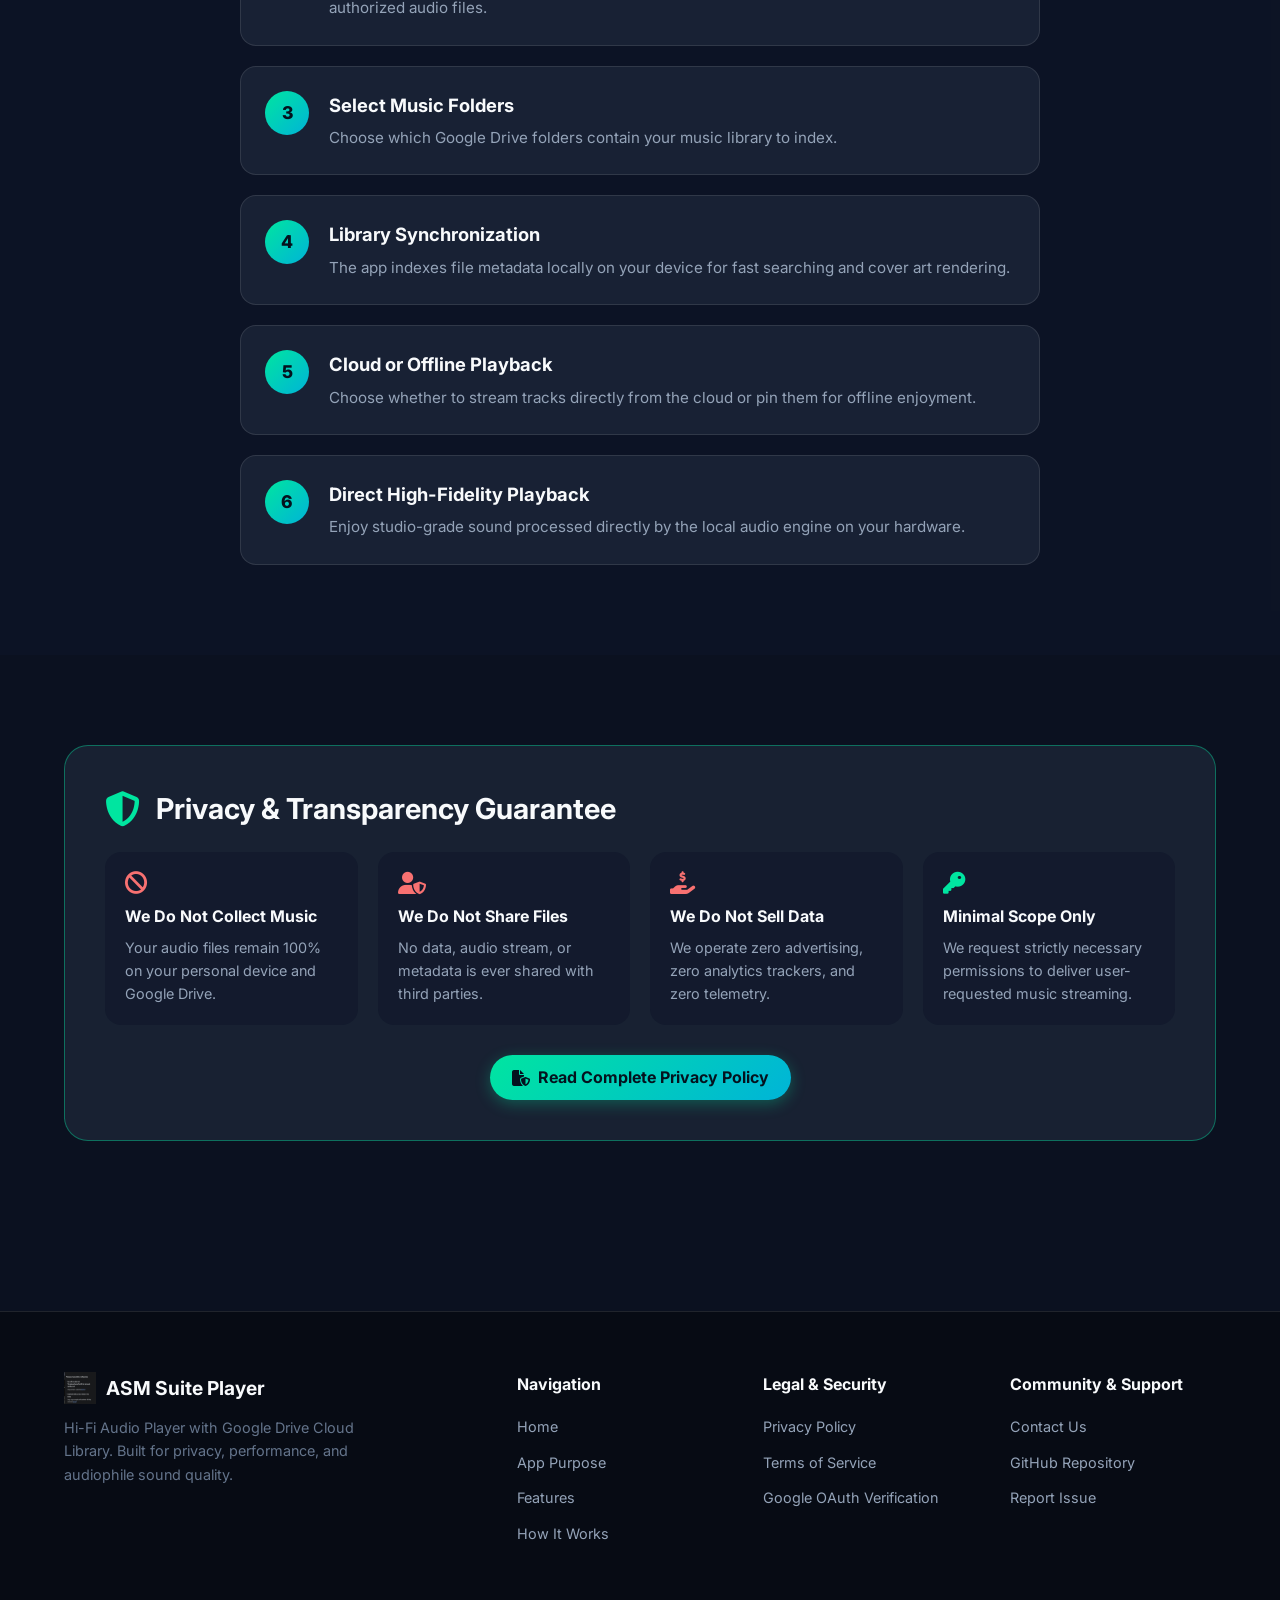
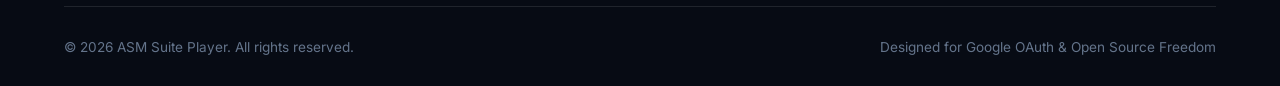
==== commit 09f2b36a: "docs: destaca de forma explicita e proeminente a finalidade do aplicativo e integracao Google Drive " ====
--- a/docs/index.html
+++ b/docs/index.html
@@ -3,8 +3,8 @@
 <head>
   <meta charset="UTF-8">
   <meta name="viewport" content="width=device-width, initial-scale=1.0">
-  <title>ASM Suite Player — Hi-Fi Audio Player with Google Drive Cloud Library</title>
-  <meta name="description" content="ASM Suite Player is a high-fidelity audio player with Google Drive integration, DSP processing, equalizer, offline caching, and zero data tracking.">
+  <title>ASM Suite Player — Official Website & Google Drive Hi-Fi Audio Player</title>
+  <meta name="description" content="ASM Suite Player is a high-fidelity audio player that connects to your Google Drive to stream, index, and play your personal music collection.">
   <meta name="keywords" content="ASM Suite Player, Google Drive music player, Hi-Fi audio player, FLAC player, DSP equalizer, offline cloud music">
   <meta name="author" content="ASM Suite Player Team">
   <meta name="robots" content="index, follow">
@@ -14,17 +14,17 @@
   <meta property="og:type" content="website">
   <meta property="og:url" content="https://andersonfcanel.github.io/ASM-Suite-Player/">
   <meta property="og:title" content="ASM Suite Player — Hi-Fi Audio Player with Google Drive Cloud Library">
-  <meta property="og:description" content="Stream high-resolution music directly from your Google Drive or local storage with professional DSP effects and full privacy.">
+  <meta property="og:description" content="ASM Suite Player allows users to stream, index, and play their personal music collection directly from Google Drive.">
   <meta property="og:image" content="https://andersonfcanel.github.io/ASM-Suite-Player/assets/images/logo.png">
 
   <!-- Twitter Card -->
   <meta name="twitter:card" content="summary_large_image">
   <meta name="twitter:title" content="ASM Suite Player — Hi-Fi Audio Player">
-  <meta name="twitter:description" content="Play high-fidelity music from Google Drive and local files with studio DSP equalizer and zero data collection.">
+  <meta name="twitter:description" content="Stream high-fidelity audio from Google Drive with studio equalizer and zero data tracking.">
   <meta name="twitter:image" content="https://andersonfcanel.github.io/ASM-Suite-Player/assets/images/logo.png">
 
   <!-- Favicons & Manifest -->
-  <link rel="icon" type="image/svg+xml" href="assets/images/logo.png">
+  <link rel="icon" type="image/png" href="assets/images/logo.png">
   <link rel="manifest" href="site.webmanifest">
 
   <!-- Fonts & Icons -->
@@ -52,9 +52,9 @@
 
       <ul class="nav-links" id="navLinks">
         <li><a href="index.html" class="active">Home</a></li>
+        <li><a href="#purpose">App Purpose</a></li>
         <li><a href="#features">Features</a></li>
         <li><a href="#how-it-works">How it Works</a></li>
-        <li><a href="#privacy">Privacy</a></li>
         <li><a href="privacy.html">Privacy Policy</a></li>
         <li><a href="terms.html">Terms of Service</a></li>
         <li><a href="contact.html">Contact</a></li>
@@ -75,37 +75,42 @@
       </div>
 
       <h1 class="hero-title">ASM Suite Player</h1>
-      <p class="hero-subtitle">Hi-Fi Audio Player with Google Drive Cloud Library</p>
-
-      <p style="max-width: 820px; margin: 0 auto 32px; color: #CBD5E1; font-size: 1.05rem;">
-        <strong>ASM Suite Player</strong> lets you stream and enjoy high-fidelity music directly from your personal 
-        local files and Google Drive cloud storage. You maintain 100% ownership of your audio files. 
-        No files are ever sold or shared. The application only accesses folders and files explicitly authorized by you.
-      </p>
+      <p class="hero-subtitle">High-Fidelity Audio Player & Cloud Media Library for Google Drive</p>
+
+      <!-- EXPLICIT APPLICATION PURPOSE BOX FOR GOOGLE VERIFICATION -->
+      <div style="background: rgba(15, 23, 42, 0.9); border: 2px solid var(--accent-cyan); border-radius: var(--radius-lg); padding: 32px; margin: 0 auto 36px; max-width: 900px; text-align: left;" id="purpose">
+        <div style="display: flex; align-items: center; gap: 14px; margin-bottom: 16px;">
+          <i class="fa-solid fa-circle-info" style="font-size: 2rem; color: var(--accent-cyan);"></i>
+          <h2 style="font-size: 1.5rem; color: #FFFFFF; margin: 0;">Application Purpose & Google Drive API Integration</h2>
+        </div>
+        <p style="color: #E2E8F0; font-size: 1.05rem; line-height: 1.7; margin-bottom: 16px;">
+          <strong>ASM Suite Player</strong> is a specialized high-fidelity desktop and mobile music player designed to give users direct access to their personal audio files stored in <strong>Google Drive</strong>.
+        </p>
+        <p style="color: #CBD5E1; font-size: 0.98rem; line-height: 1.6; margin-bottom: 16px;">
+          <strong>How ASM Suite Player Uses Google Drive API:</strong><br>
+          By authorizing read-only access (<code style="background: rgba(255,255,255,0.1); padding: 2px 6px; border-radius: 4px; color: var(--accent-cyan);">drive.readonly</code>), <strong>ASM Suite Player</strong> allows users to:
+        </p>
+        <ul style="color: #CBD5E1; font-size: 0.95rem; line-height: 1.7; padding-left: 24px; margin-bottom: 16px;">
+          <li>Browse and select specific music folders stored in their personal Google Drive storage.</li>
+          <li>Extract audio metadata (artist names, album titles, track numbers, and embedded cover art) for seamless library organization.</li>
+          <li>Stream high-resolution audio formats (FLAC, WAV, ALAC, MP3, AAC) directly to the local studio audio engine.</li>
+          <li>Cache selected tracks for offline listening when internet connectivity is unavailable.</li>
+        </ul>
+        <p style="color: var(--accent-cyan); font-size: 0.95rem; font-weight: 600; margin-bottom: 0;">
+          <i class="fa-solid fa-lock"></i> User Privacy Guarantee: Users maintain 100% ownership of their files. No music files or personal data are collected, sold, or shared with third parties.
+        </p>
+      </div>
 
       <div class="hero-actions">
-        <a href="https://github.com/AndersonFCanel/ASM-Suite-Player" target="_blank" rel="noopener" class="btn-cta">
-          <i class="fa-brands fa-github"></i> View Repository
-        </a>
-        <a href="privacy.html" class="btn-outline">
-          <i class="fa-solid fa-lock"></i> Privacy Policy
+        <a href="privacy.html" class="btn-cta">
+          <i class="fa-solid fa-file-shield"></i> Read Privacy Policy
         </a>
         <a href="terms.html" class="btn-outline">
-          <i class="fa-solid fa-file-contract"></i> Terms of Use
+          <i class="fa-solid fa-file-contract"></i> Terms of Service
         </a>
-      </div>
-
-      <!-- Google OAuth Disclosure Box -->
-      <div class="hero-card-preview">
-        <div style="display: flex; align-items: center; gap: 12px; margin-bottom: 12px;">
-          <i class="fa-brands fa-google-drive" style="font-size: 1.8rem; color: var(--accent-cyan);"></i>
-          <h3 style="font-size: 1.25rem;">Google Drive API Scope Notice</h3>
-        </div>
-        <p style="color: var(--text-muted); font-size: 0.95rem; line-height: 1.6;">
-          <strong>ASM Suite Player</strong> uses read-only Google Drive API scope (<code style="background: rgba(255,255,255,0.1); padding: 2px 6px; border-radius: 4px; color: var(--accent-cyan);">drive.readonly</code>) 
-          strictly to display, index, and stream your personal music collection. The app operates locally on your device; 
-          it does not send your music, credentials, or personal metadata to any external server or third party.
-        </p>
+        <a href="https://github.com/AndersonFCanel/ASM-Suite-Player" target="_blank" rel="noopener" class="btn-outline">
+          <i class="fa-brands fa-github"></i> GitHub Source Code
+        </a>
       </div>
     </div>
   </section>
@@ -328,9 +333,9 @@
           <h4>Navigation</h4>
           <ul>
             <li><a href="index.html">Home</a></li>
+            <li><a href="#purpose">App Purpose</a></li>
             <li><a href="#features">Features</a></li>
             <li><a href="#how-it-works">How It Works</a></li>
-            <li><a href="#privacy">Privacy</a></li>
           </ul>
         </div>
 
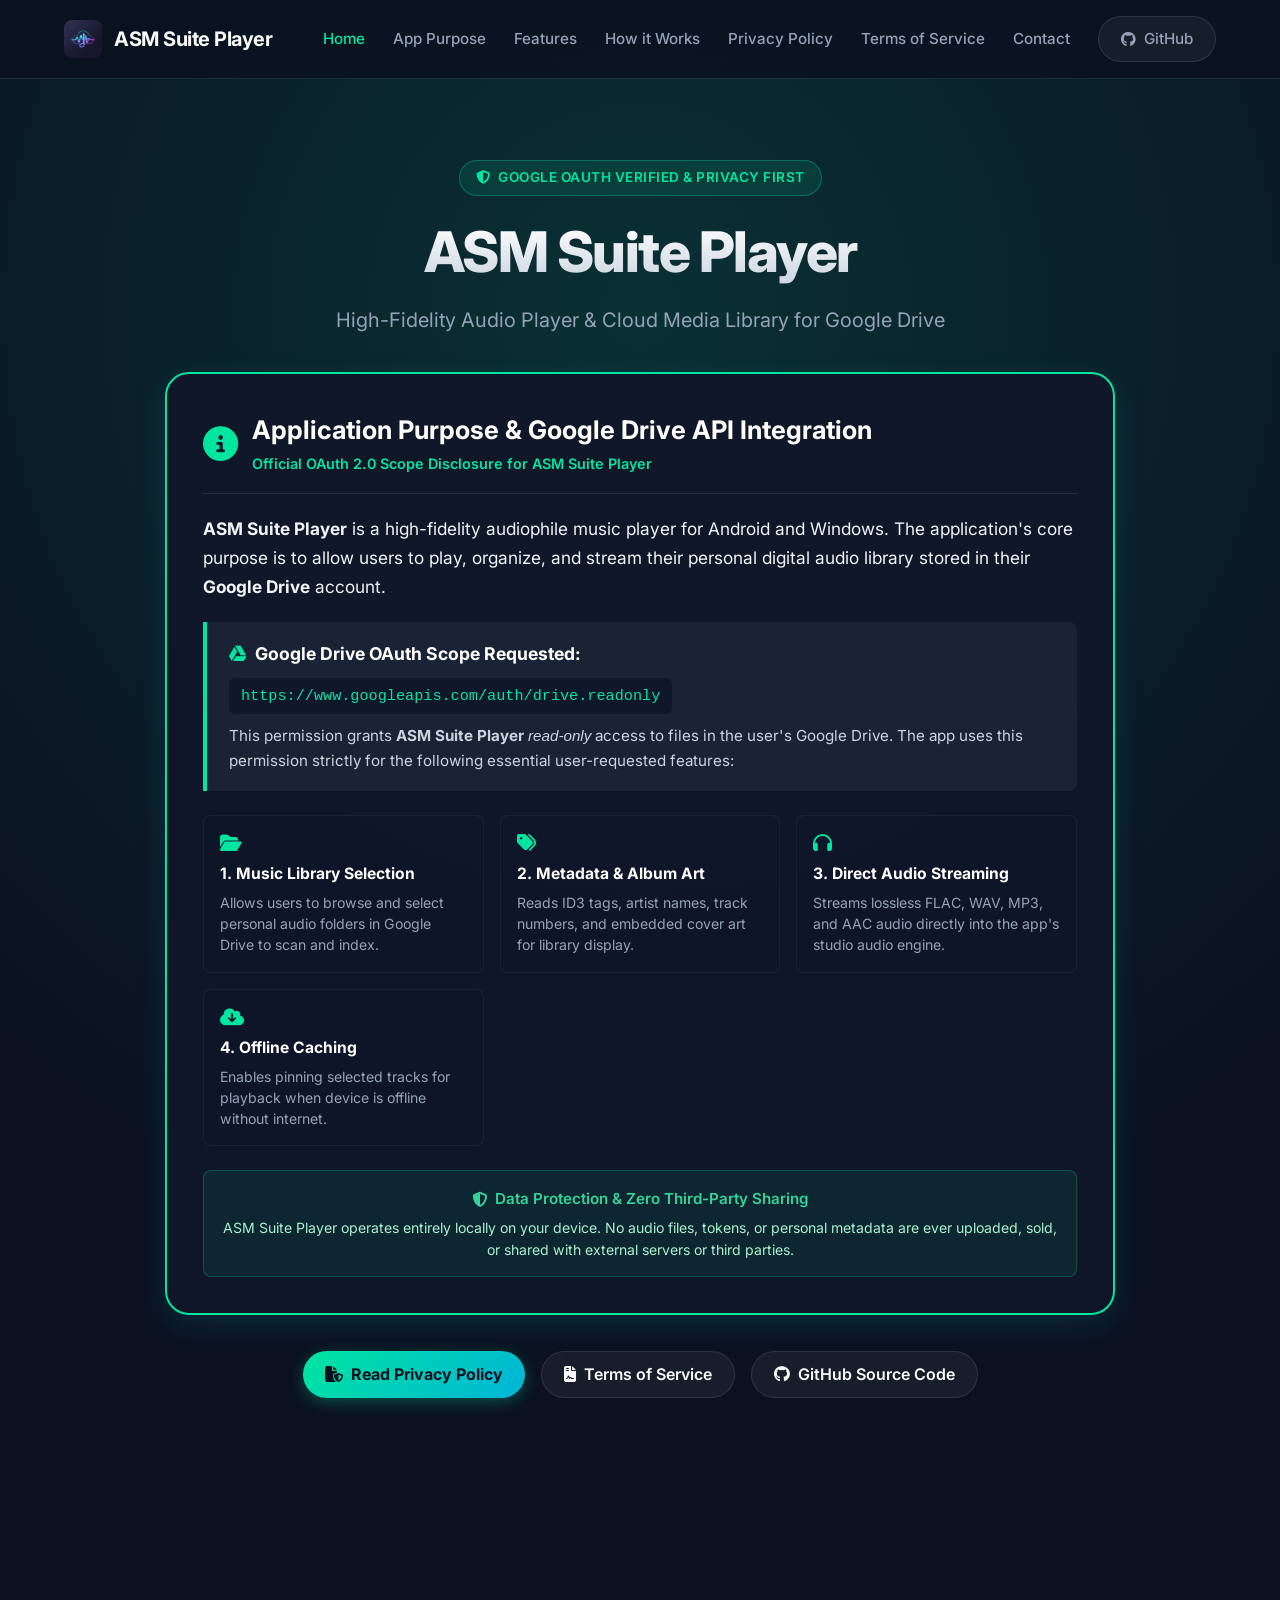
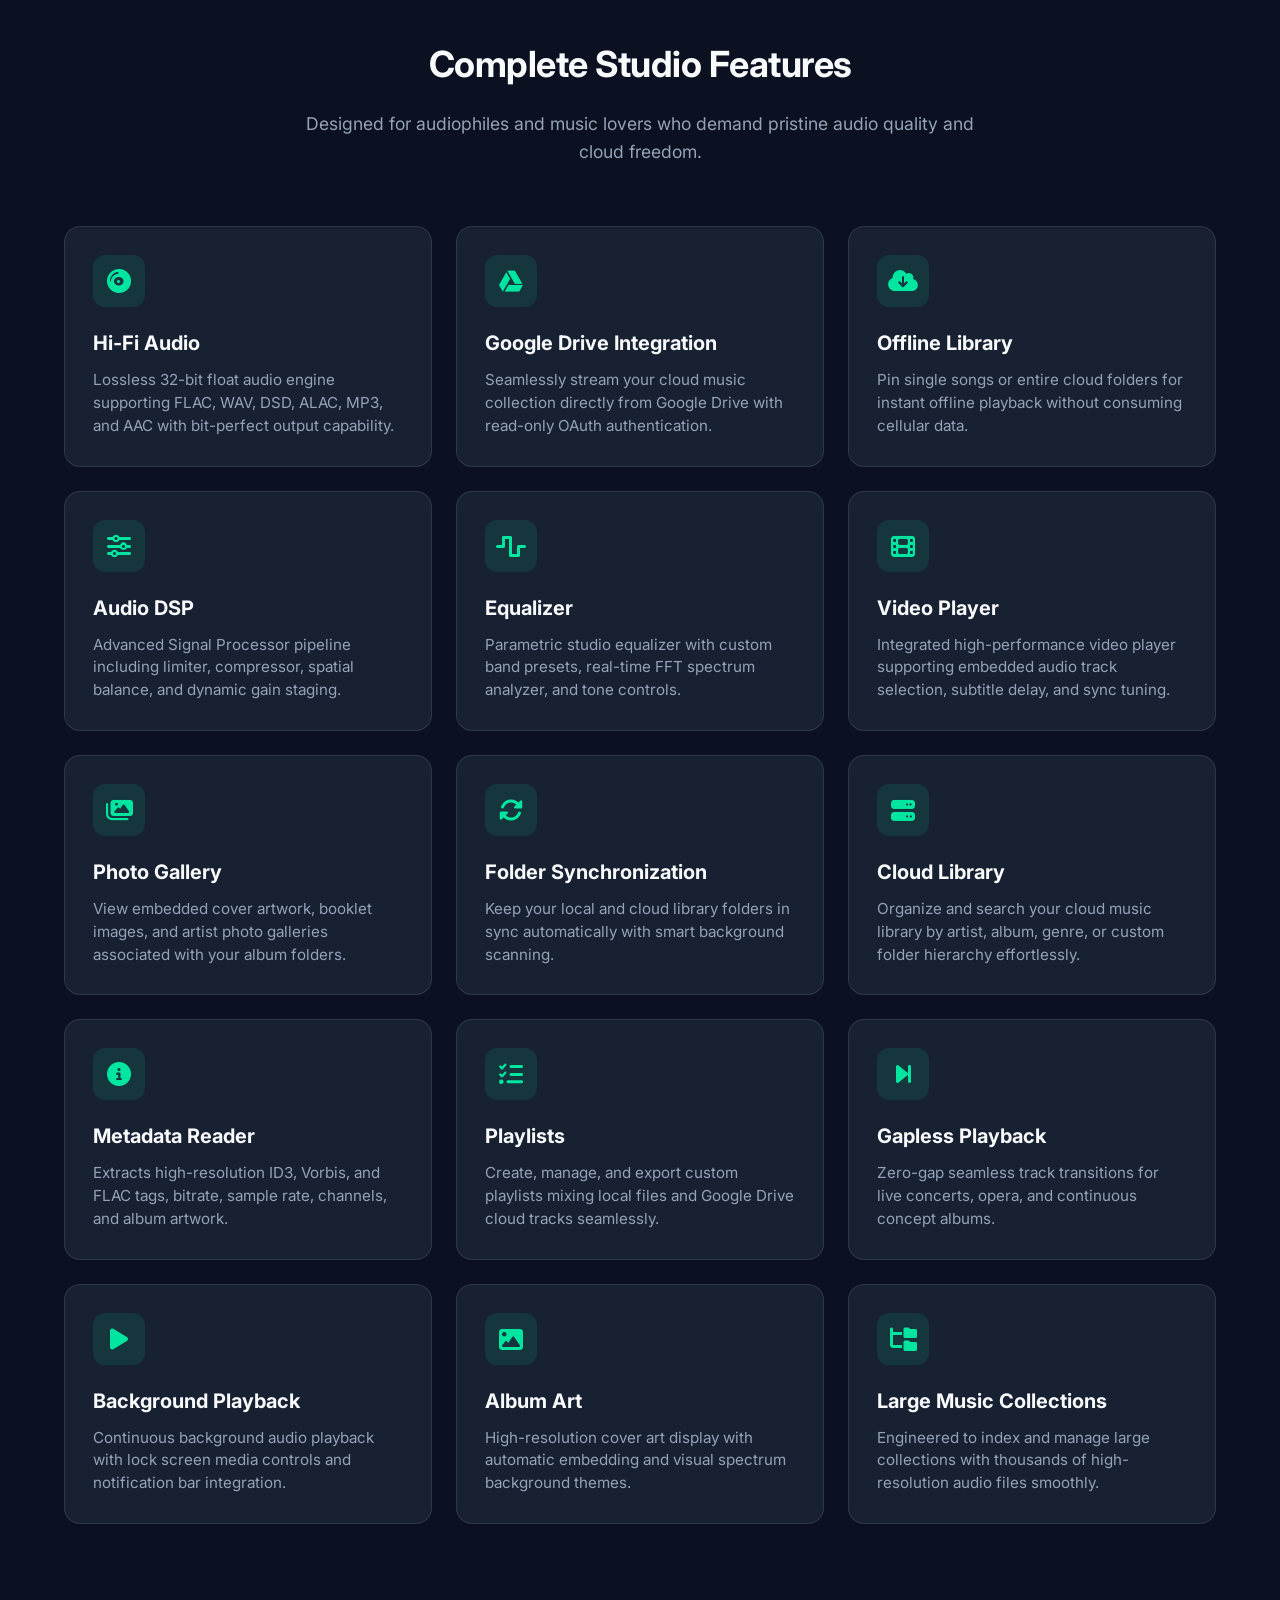
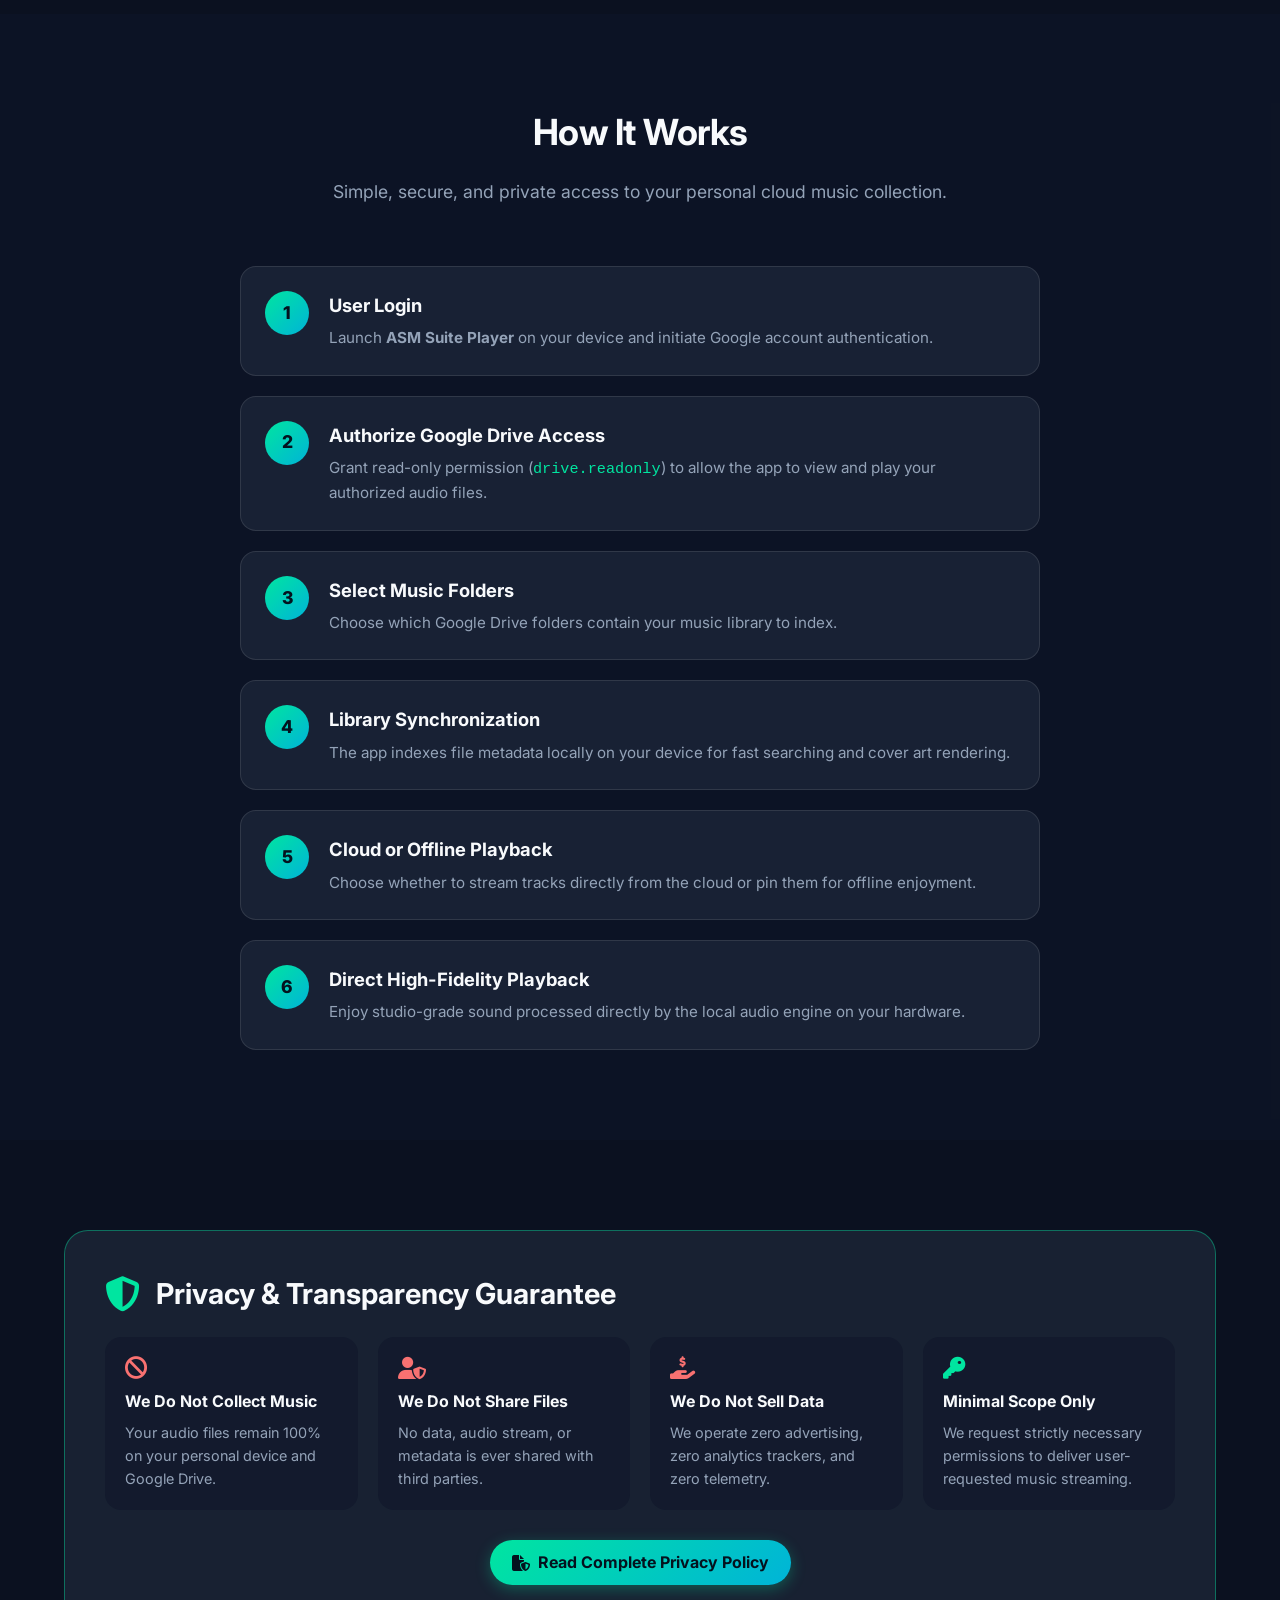
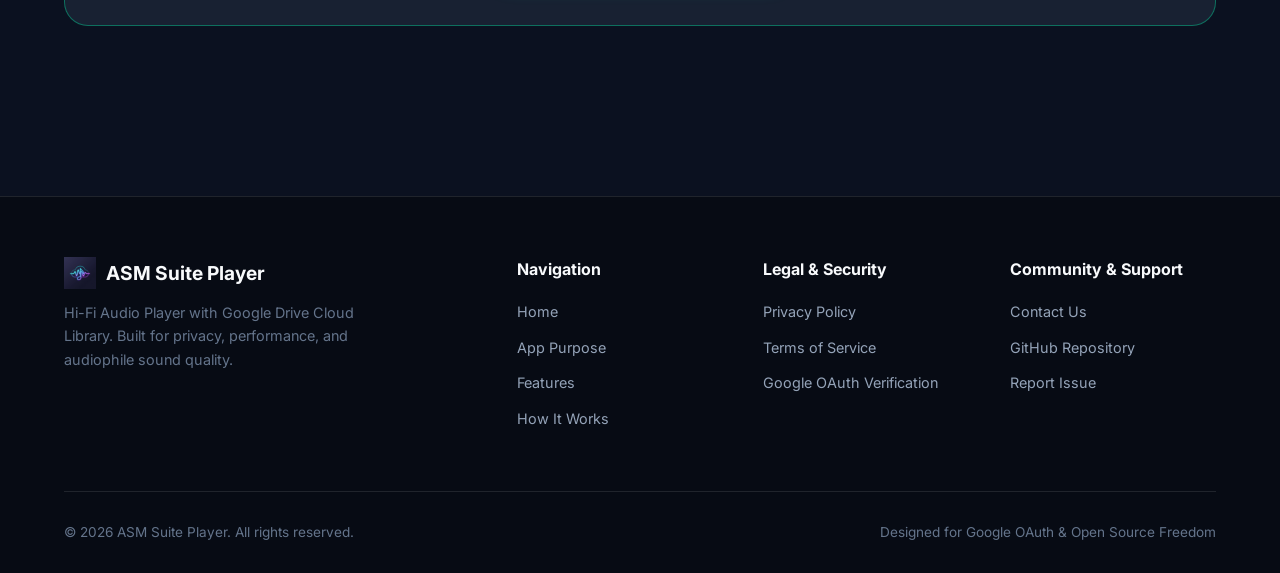
==== commit 59749bf1: "fix(website): update app logo, app purpose, and google verification meta tags for oauth review" ====
--- a/docs/index.html
+++ b/docs/index.html
@@ -8,6 +8,7 @@
   <meta name="keywords" content="ASM Suite Player, Google Drive music player, Hi-Fi audio player, FLAC player, DSP equalizer, offline cloud music">
   <meta name="author" content="ASM Suite Player Team">
   <meta name="robots" content="index, follow">
+  <meta name="google-site-verification" content="google3342b60c19189181">
   <link rel="canonical" href="https://andersonfcanel.github.io/ASM-Suite-Player/">
 
   <!-- Open Graph / Facebook -->
@@ -78,27 +79,64 @@
       <p class="hero-subtitle">High-Fidelity Audio Player & Cloud Media Library for Google Drive</p>
 
       <!-- EXPLICIT APPLICATION PURPOSE BOX FOR GOOGLE VERIFICATION -->
-      <div style="background: rgba(15, 23, 42, 0.9); border: 2px solid var(--accent-cyan); border-radius: var(--radius-lg); padding: 32px; margin: 0 auto 36px; max-width: 900px; text-align: left;" id="purpose">
-        <div style="display: flex; align-items: center; gap: 14px; margin-bottom: 16px;">
-          <i class="fa-solid fa-circle-info" style="font-size: 2rem; color: var(--accent-cyan);"></i>
-          <h2 style="font-size: 1.5rem; color: #FFFFFF; margin: 0;">Application Purpose & Google Drive API Integration</h2>
-        </div>
-        <p style="color: #E2E8F0; font-size: 1.05rem; line-height: 1.7; margin-bottom: 16px;">
-          <strong>ASM Suite Player</strong> is a specialized high-fidelity desktop and mobile music player designed to give users direct access to their personal audio files stored in <strong>Google Drive</strong>.
+      <div style="background: rgba(15, 23, 42, 0.95); border: 2px solid var(--accent-cyan); border-radius: var(--radius-lg); padding: 36px; margin: 0 auto 36px; max-width: 950px; text-align: left; box-shadow: 0 10px 30px rgba(6, 182, 212, 0.15);" id="purpose">
+        <div style="display: flex; align-items: center; gap: 14px; margin-bottom: 20px; border-bottom: 1px solid rgba(255,255,255,0.1); padding-bottom: 16px;">
+          <i class="fa-solid fa-circle-info" style="font-size: 2.2rem; color: var(--accent-cyan);"></i>
+          <div>
+            <h2 style="font-size: 1.6rem; color: #FFFFFF; margin: 0;">Application Purpose & Google Drive API Integration</h2>
+            <span style="color: var(--accent-cyan); font-size: 0.9rem; font-weight: 600;">Official OAuth 2.0 Scope Disclosure for ASM Suite Player</span>
+          </div>
+        </div>
+
+        <p style="color: #F1F5F9; font-size: 1.08rem; line-height: 1.7; margin-bottom: 20px;">
+          <strong>ASM Suite Player</strong> is a high-fidelity audiophile music player for Android and Windows. The application's core purpose is to allow users to play, organize, and stream their personal digital audio library stored in their <strong>Google Drive</strong> account.
         </p>
-        <p style="color: #CBD5E1; font-size: 0.98rem; line-height: 1.6; margin-bottom: 16px;">
-          <strong>How ASM Suite Player Uses Google Drive API:</strong><br>
-          By authorizing read-only access (<code style="background: rgba(255,255,255,0.1); padding: 2px 6px; border-radius: 4px; color: var(--accent-cyan);">drive.readonly</code>), <strong>ASM Suite Player</strong> allows users to:
-        </p>
-        <ul style="color: #CBD5E1; font-size: 0.95rem; line-height: 1.7; padding-left: 24px; margin-bottom: 16px;">
-          <li>Browse and select specific music folders stored in their personal Google Drive storage.</li>
-          <li>Extract audio metadata (artist names, album titles, track numbers, and embedded cover art) for seamless library organization.</li>
-          <li>Stream high-resolution audio formats (FLAC, WAV, ALAC, MP3, AAC) directly to the local studio audio engine.</li>
-          <li>Cache selected tracks for offline listening when internet connectivity is unavailable.</li>
-        </ul>
-        <p style="color: var(--accent-cyan); font-size: 0.95rem; font-weight: 600; margin-bottom: 0;">
-          <i class="fa-solid fa-lock"></i> User Privacy Guarantee: Users maintain 100% ownership of their files. No music files or personal data are collected, sold, or shared with third parties.
-        </p>
+
+        <div style="background: rgba(30, 41, 59, 0.7); border-left: 4px solid var(--accent-cyan); padding: 18px 22px; border-radius: 0 8px 8px 0; margin-bottom: 24px;">
+          <h3 style="color: #FFFFFF; font-size: 1.1rem; margin: 0 0 10px 0; display: flex; align-items: center; gap: 8px;">
+            <i class="fa-brands fa-google-drive" style="color: var(--accent-cyan);"></i>
+            Google Drive OAuth Scope Requested:
+          </h3>
+          <code style="background: rgba(15, 23, 42, 0.9); padding: 6px 12px; border-radius: 6px; color: var(--accent-cyan); font-size: 0.95rem; font-family: monospace; display: inline-block; margin-bottom: 10px;">https://www.googleapis.com/auth/drive.readonly</code>
+          <p style="color: #CBD5E1; font-size: 0.95rem; line-height: 1.6; margin: 0;">
+            This permission grants <strong>ASM Suite Player</strong> <em>read-only</em> access to files in the user's Google Drive. The app uses this permission strictly for the following essential user-requested features:
+          </p>
+        </div>
+
+        <div style="display: grid; grid-template-columns: repeat(auto-fit, minmax(260px, 1fr)); gap: 16px; margin-bottom: 24px;">
+          <div style="background: rgba(15, 23, 42, 0.6); padding: 16px; border-radius: 8px; border: 1px solid rgba(255,255,255,0.05);">
+            <i class="fa-solid fa-folder-open" style="color: var(--accent-cyan); font-size: 1.2rem; margin-bottom: 8px;"></i>
+            <h4 style="color: #FFFFFF; margin: 0 0 6px 0; font-size: 0.98rem;">1. Music Library Selection</h4>
+            <p style="color: #94A3B8; font-size: 0.88rem; margin: 0; line-height: 1.5;">Allows users to browse and select personal audio folders in Google Drive to scan and index.</p>
+          </div>
+
+          <div style="background: rgba(15, 23, 42, 0.6); padding: 16px; border-radius: 8px; border: 1px solid rgba(255,255,255,0.05);">
+            <i class="fa-solid fa-tags" style="color: var(--accent-cyan); font-size: 1.2rem; margin-bottom: 8px;"></i>
+            <h4 style="color: #FFFFFF; margin: 0 0 6px 0; font-size: 0.98rem;">2. Metadata & Album Art</h4>
+            <p style="color: #94A3B8; font-size: 0.88rem; margin: 0; line-height: 1.5;">Reads ID3 tags, artist names, track numbers, and embedded cover art for library display.</p>
+          </div>
+
+          <div style="background: rgba(15, 23, 42, 0.6); padding: 16px; border-radius: 8px; border: 1px solid rgba(255,255,255,0.05);">
+            <i class="fa-solid fa-headphones" style="color: var(--accent-cyan); font-size: 1.2rem; margin-bottom: 8px;"></i>
+            <h4 style="color: #FFFFFF; margin: 0 0 6px 0; font-size: 0.98rem;">3. Direct Audio Streaming</h4>
+            <p style="color: #94A3B8; font-size: 0.88rem; margin: 0; line-height: 1.5;">Streams lossless FLAC, WAV, MP3, and AAC audio directly into the app's studio audio engine.</p>
+          </div>
+
+          <div style="background: rgba(15, 23, 42, 0.6); padding: 16px; border-radius: 8px; border: 1px solid rgba(255,255,255,0.05);">
+            <i class="fa-solid fa-cloud-arrow-down" style="color: var(--accent-cyan); font-size: 1.2rem; margin-bottom: 8px;"></i>
+            <h4 style="color: #FFFFFF; margin: 0 0 6px 0; font-size: 0.98rem;">4. Offline Caching</h4>
+            <p style="color: #94A3B8; font-size: 0.88rem; margin: 0; line-height: 1.5;">Enables pinning selected tracks for playback when device is offline without internet.</p>
+          </div>
+        </div>
+
+        <div style="background: rgba(16, 185, 129, 0.1); border: 1px solid rgba(16, 185, 129, 0.3); border-radius: 8px; padding: 16px; text-align: center;">
+          <p style="color: #34D399; font-size: 0.95rem; font-weight: 600; margin: 0; display: flex; align-items: center; justify-content: center; gap: 8px;">
+            <i class="fa-solid fa-shield-halved"></i> Data Protection & Zero Third-Party Sharing
+          </p>
+          <p style="color: #A7F3D0; font-size: 0.88rem; margin: 6px 0 0 0; line-height: 1.5;">
+            ASM Suite Player operates entirely locally on your device. No audio files, tokens, or personal metadata are ever uploaded, sold, or shared with external servers or third parties.
+          </p>
+        </div>
       </div>
 
       <div class="hero-actions">
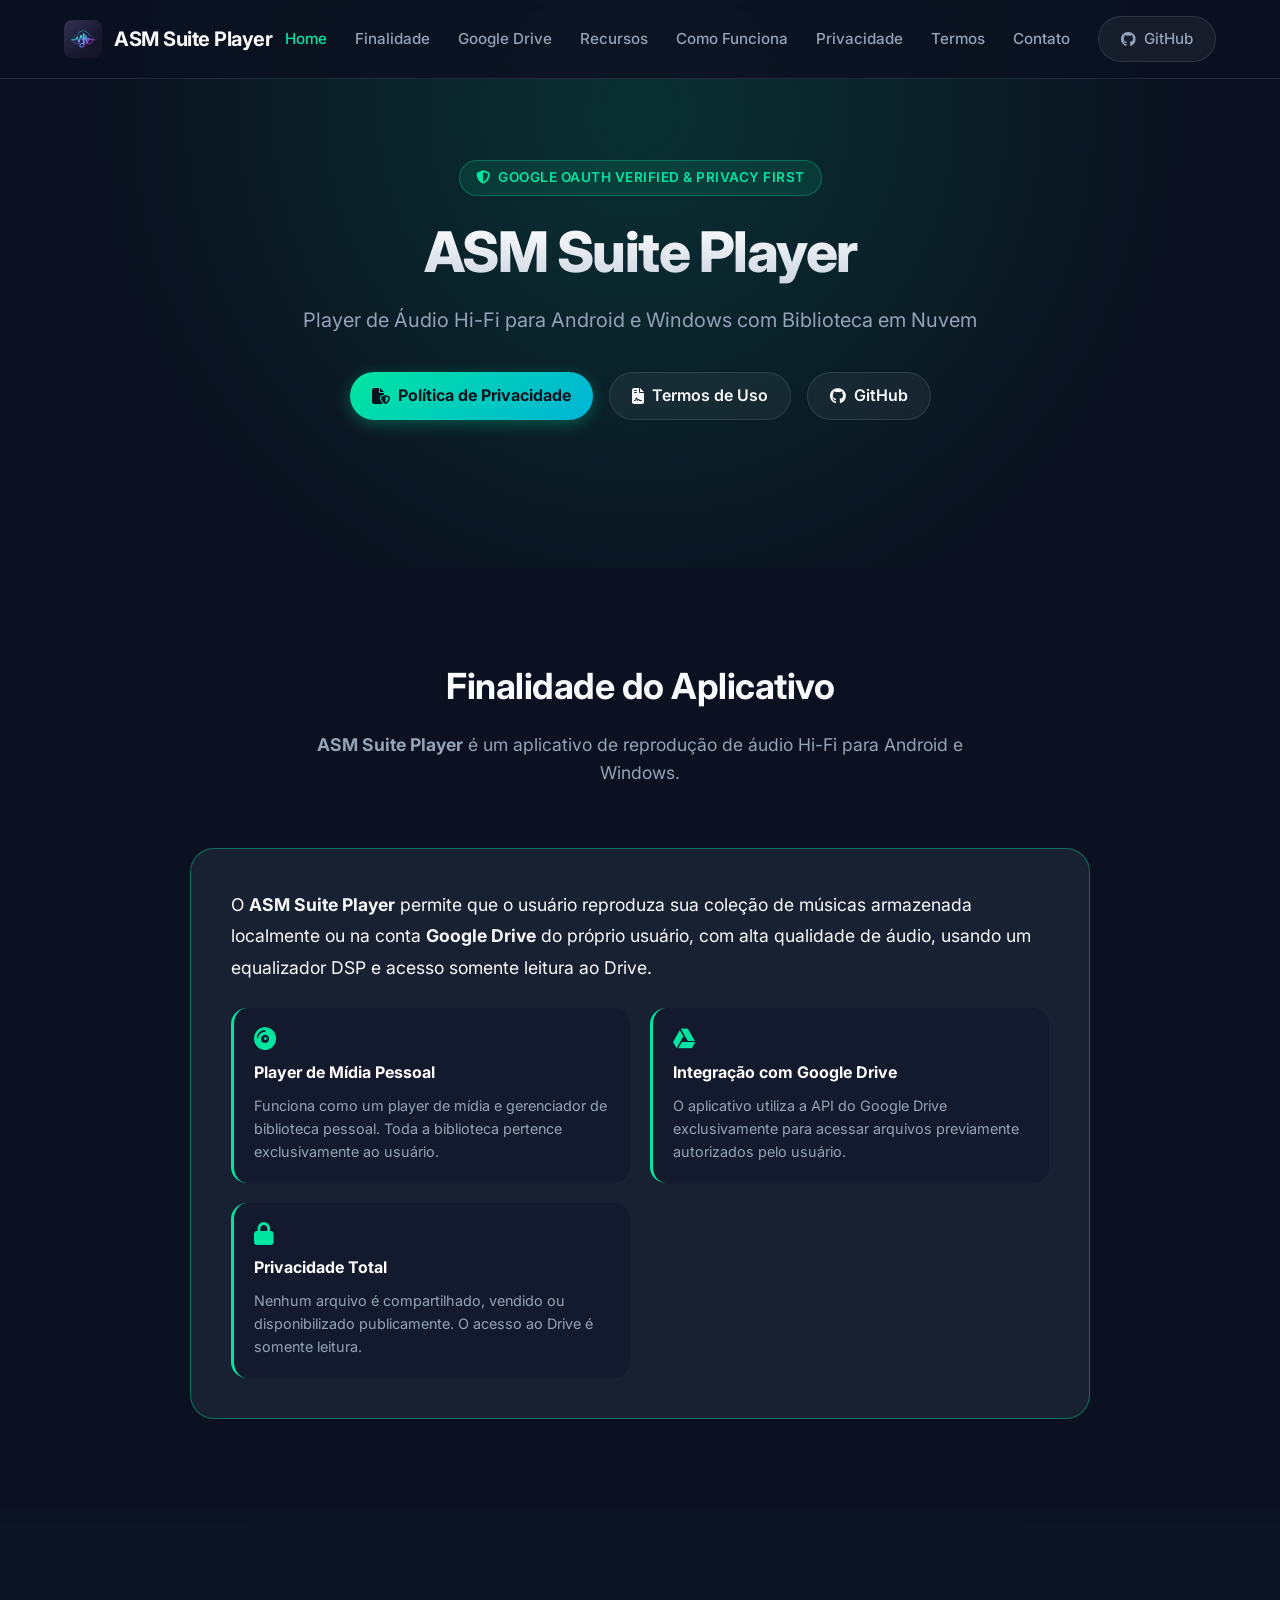
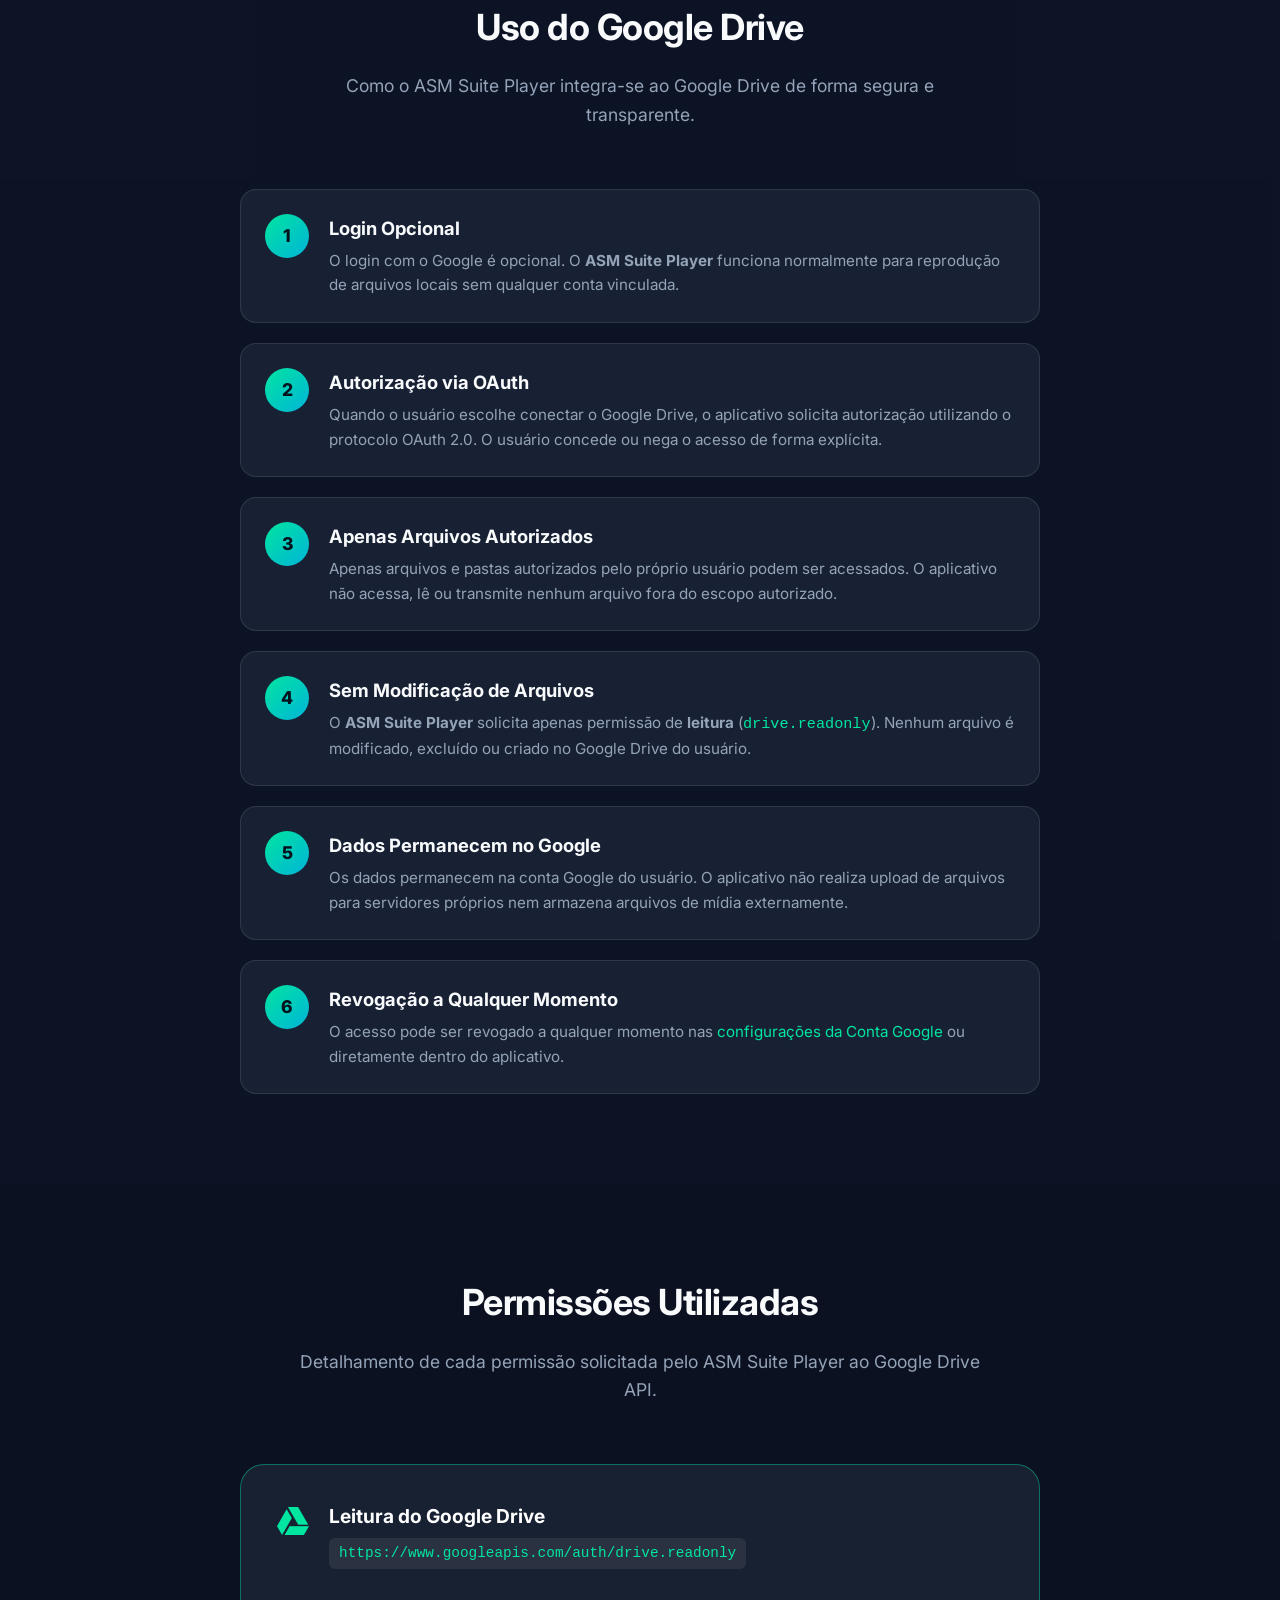
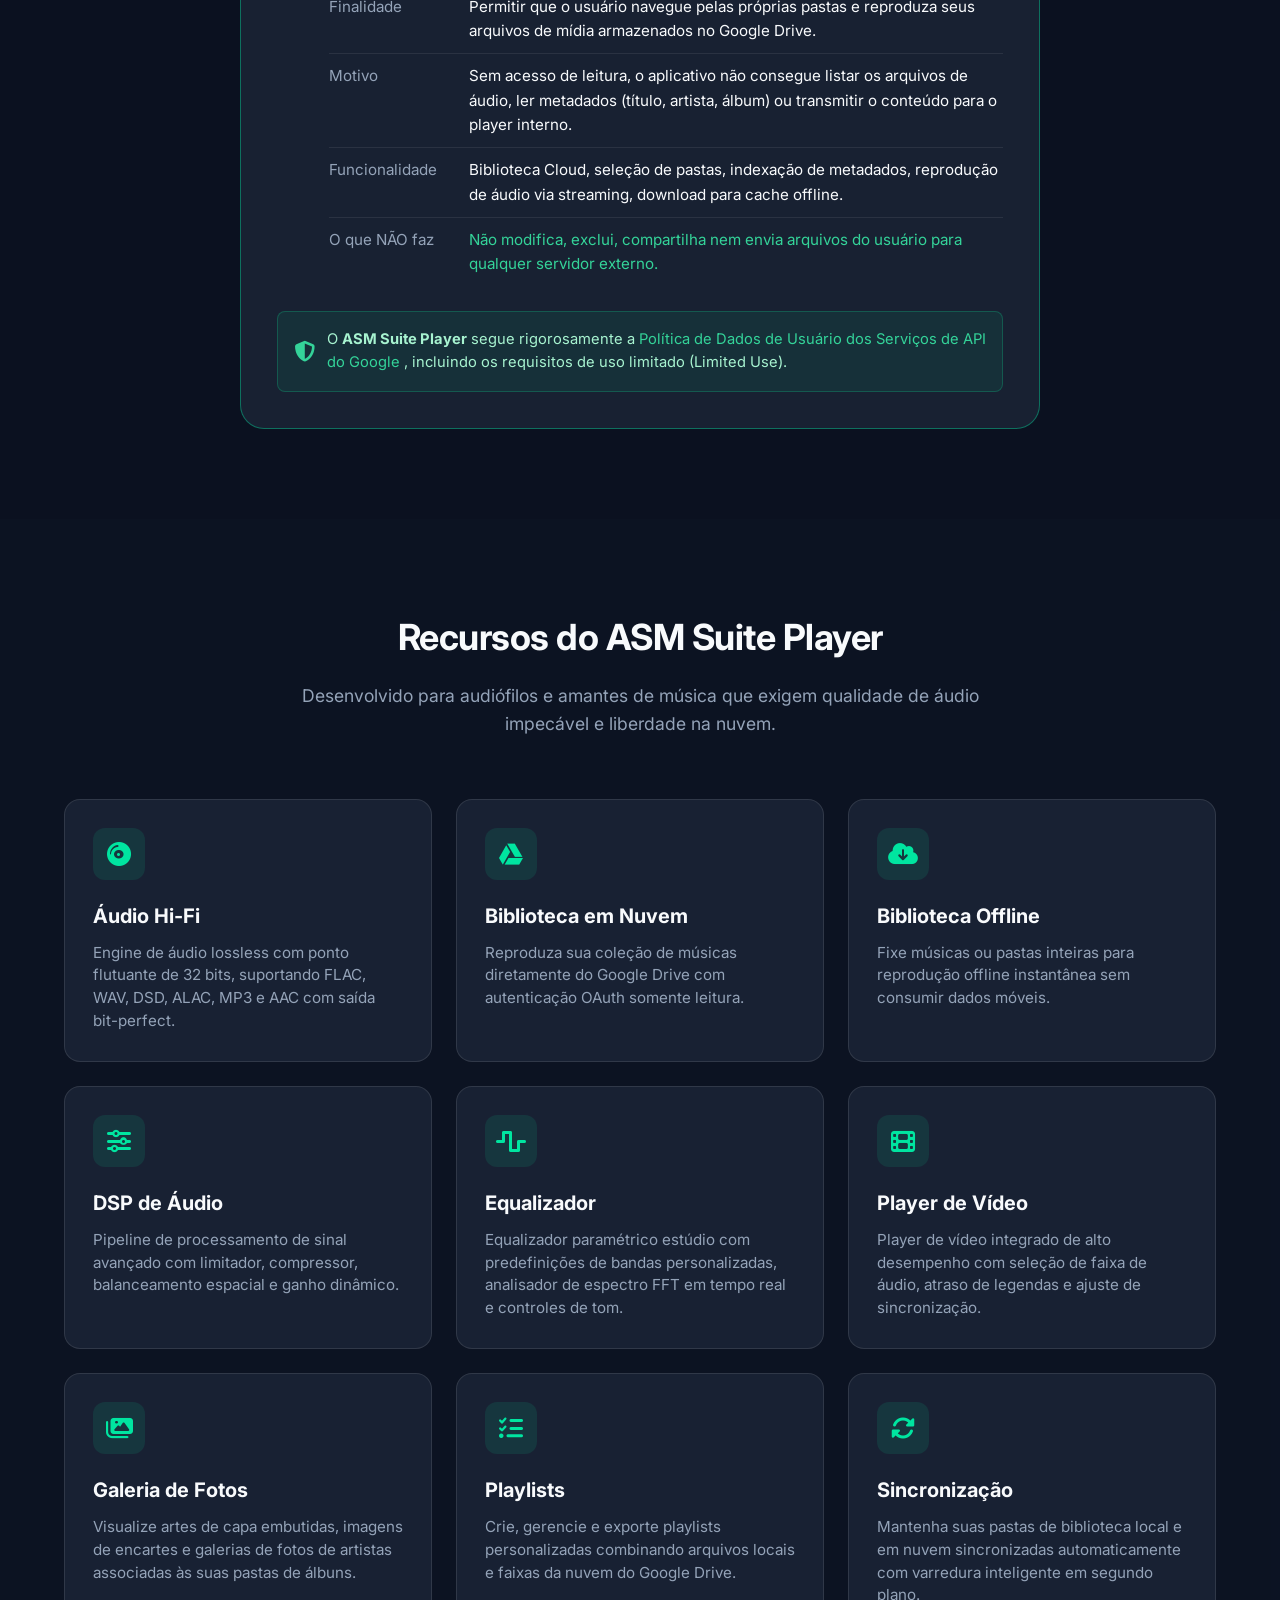
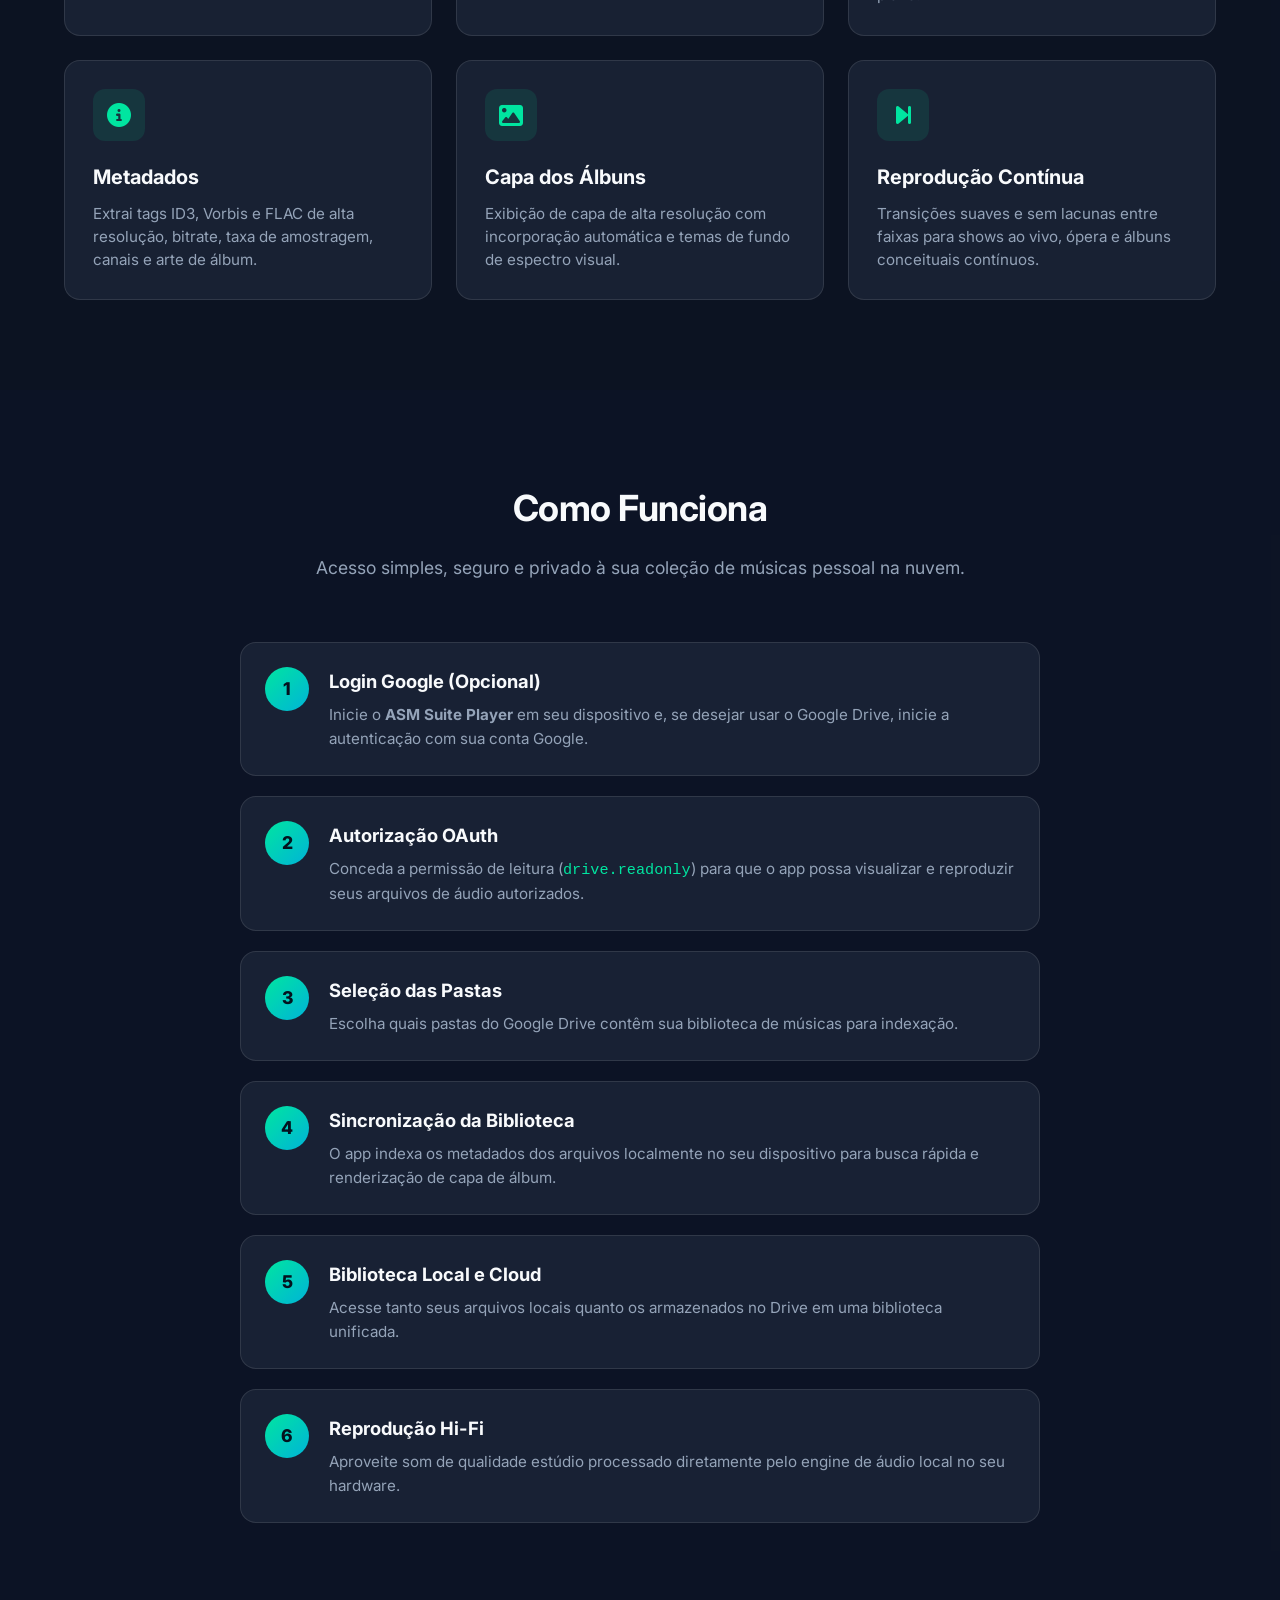
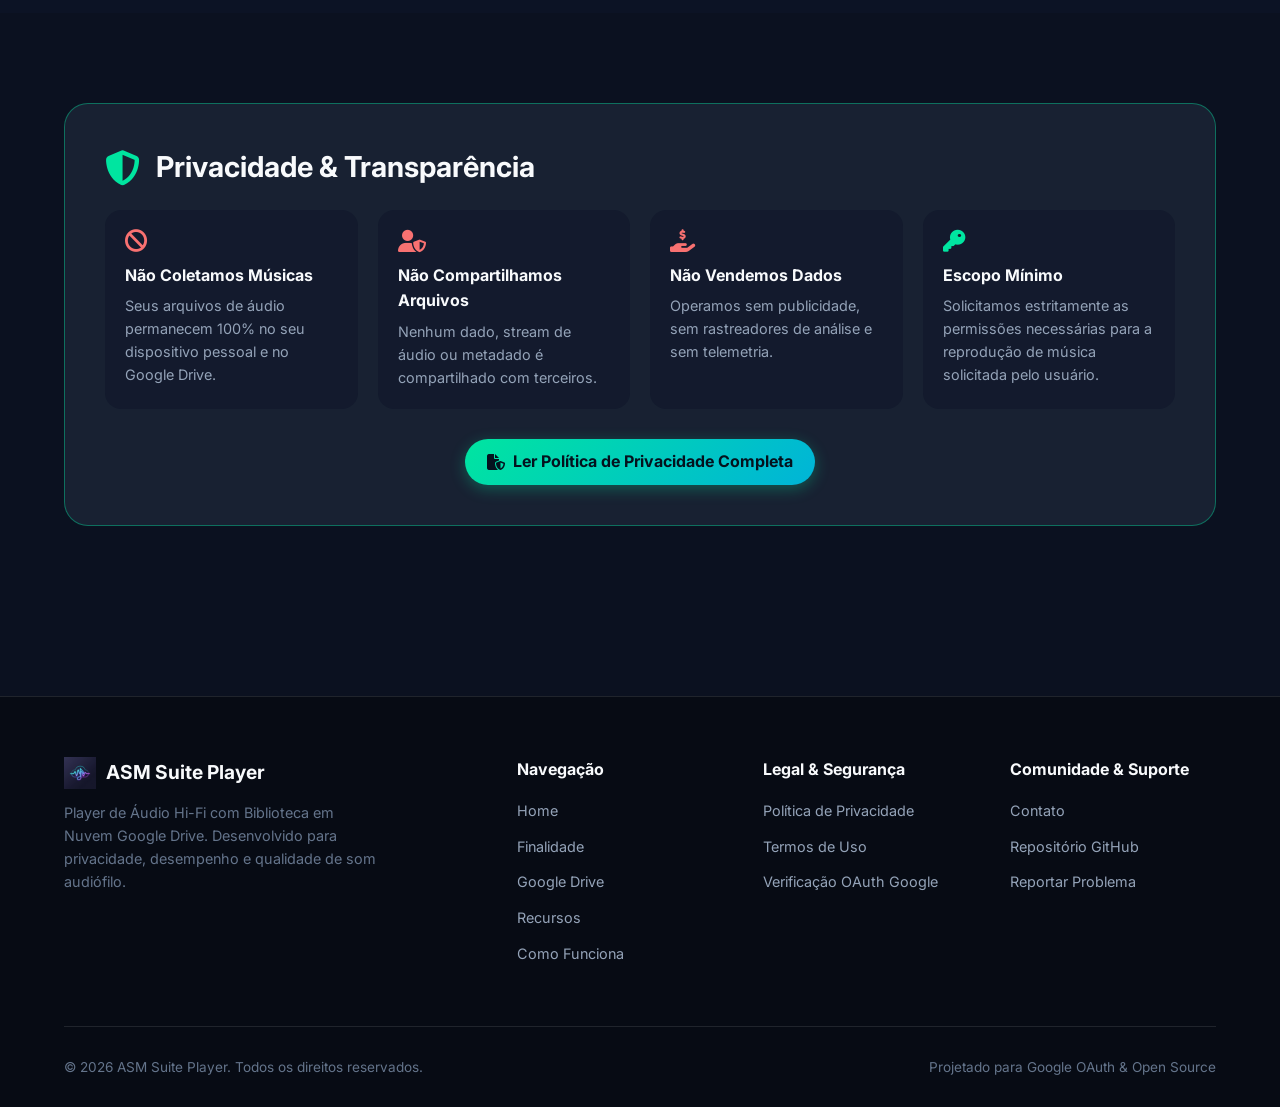
==== commit 05e6aef5: "chore: adequacao site para verificacao OAuth Google - finalidade, permissoes, privacidade, termos, J" ====
--- a/docs/index.html
+++ b/docs/index.html
@@ -1,27 +1,27 @@
 <!DOCTYPE html>
-<html lang="en">
+<html lang="pt-BR">
 <head>
   <meta charset="UTF-8">
   <meta name="viewport" content="width=device-width, initial-scale=1.0">
-  <title>ASM Suite Player — Official Website & Google Drive Hi-Fi Audio Player</title>
-  <meta name="description" content="ASM Suite Player is a high-fidelity audio player that connects to your Google Drive to stream, index, and play your personal music collection.">
+  <title>ASM Suite Player</title>
+  <meta name="description" content="ASM Suite Player é um player de áudio Hi-Fi para Android e Windows que permite organizar, sincronizar e reproduzir arquivos de áudio armazenados localmente ou no Google Drive do usuário.">
   <meta name="keywords" content="ASM Suite Player, Google Drive music player, Hi-Fi audio player, FLAC player, DSP equalizer, offline cloud music">
-  <meta name="author" content="ASM Suite Player Team">
+  <meta name="author" content="ASM Suite Player">
   <meta name="robots" content="index, follow">
   <meta name="google-site-verification" content="google3342b60c19189181">
   <link rel="canonical" href="https://andersonfcanel.github.io/ASM-Suite-Player/">
 
-  <!-- Open Graph / Facebook -->
+  <!-- Open Graph -->
   <meta property="og:type" content="website">
   <meta property="og:url" content="https://andersonfcanel.github.io/ASM-Suite-Player/">
-  <meta property="og:title" content="ASM Suite Player — Hi-Fi Audio Player with Google Drive Cloud Library">
-  <meta property="og:description" content="ASM Suite Player allows users to stream, index, and play their personal music collection directly from Google Drive.">
+  <meta property="og:title" content="ASM Suite Player">
+  <meta property="og:description" content="ASM Suite Player é um player de áudio Hi-Fi para Android e Windows que permite reproduzir sua biblioteca musical armazenada no Google Drive com acesso somente leitura.">
   <meta property="og:image" content="https://andersonfcanel.github.io/ASM-Suite-Player/assets/images/logo.png">
 
   <!-- Twitter Card -->
   <meta name="twitter:card" content="summary_large_image">
-  <meta name="twitter:title" content="ASM Suite Player — Hi-Fi Audio Player">
-  <meta name="twitter:description" content="Stream high-fidelity audio from Google Drive with studio equalizer and zero data tracking.">
+  <meta name="twitter:title" content="ASM Suite Player">
+  <meta name="twitter:description" content="Player de áudio Hi-Fi com integração ao Google Drive. Reproduza sua biblioteca pessoal com qualidade lossless e equalizador DSP.">
   <meta name="twitter:image" content="https://andersonfcanel.github.io/ASM-Suite-Player/assets/images/logo.png">
 
   <!-- Favicons & Manifest -->
@@ -36,6 +36,31 @@
 
   <!-- Stylesheet -->
   <link rel="stylesheet" href="assets/css/style.css">
+
+  <!-- JSON-LD Structured Data -->
+  <script type="application/ld+json">
+  {
+    "@context": "https://schema.org",
+    "@type": "SoftwareApplication",
+    "name": "ASM Suite Player",
+    "operatingSystem": "Android, Windows",
+    "applicationCategory": "MultimediaApplication",
+    "description": "ASM Suite Player é um player de áudio Hi-Fi para Android e Windows que permite organizar, sincronizar e reproduzir arquivos de áudio armazenados localmente ou na conta Google Drive do próprio usuário.",
+    "url": "https://andersonfcanel.github.io/ASM-Suite-Player/",
+    "author": {
+      "@type": "Person",
+      "name": "Anderson F. Canel"
+    },
+    "offers": {
+      "@type": "Offer",
+      "price": "0",
+      "priceCurrency": "BRL"
+    },
+    "sameAs": [
+      "https://github.com/AndersonFCanel/ASM-Suite-Player"
+    ]
+  }
+  </script>
 </head>
 <body>
 
@@ -53,12 +78,13 @@
 
       <ul class="nav-links" id="navLinks">
         <li><a href="index.html" class="active">Home</a></li>
-        <li><a href="#purpose">App Purpose</a></li>
-        <li><a href="#features">Features</a></li>
-        <li><a href="#how-it-works">How it Works</a></li>
-        <li><a href="privacy.html">Privacy Policy</a></li>
-        <li><a href="terms.html">Terms of Service</a></li>
-        <li><a href="contact.html">Contact</a></li>
+        <li><a href="#purpose">Finalidade</a></li>
+        <li><a href="#google-drive-usage">Google Drive</a></li>
+        <li><a href="#features">Recursos</a></li>
+        <li><a href="#how-it-works">Como Funciona</a></li>
+        <li><a href="privacy.html">Privacidade</a></li>
+        <li><a href="terms.html">Termos</a></li>
+        <li><a href="contact.html">Contato</a></li>
         <li>
           <a href="https://github.com/AndersonFCanel/ASM-Suite-Player" target="_blank" rel="noopener" class="btn-outline">
             <i class="fa-brands fa-github"></i> GitHub
@@ -72,239 +98,312 @@
   <section class="hero">
     <div class="container">
       <div class="hero-badge">
-        <i class="fa-solid fa-shield-halved"></i> Google OAuth Verified & Privacy First
+        <i class="fa-solid fa-shield-halved"></i> Google OAuth Verified &amp; Privacy First
       </div>
 
       <h1 class="hero-title">ASM Suite Player</h1>
-      <p class="hero-subtitle">High-Fidelity Audio Player & Cloud Media Library for Google Drive</p>
-
-      <!-- EXPLICIT APPLICATION PURPOSE BOX FOR GOOGLE VERIFICATION -->
-      <div style="background: rgba(15, 23, 42, 0.95); border: 2px solid var(--accent-cyan); border-radius: var(--radius-lg); padding: 36px; margin: 0 auto 36px; max-width: 950px; text-align: left; box-shadow: 0 10px 30px rgba(6, 182, 212, 0.15);" id="purpose">
-        <div style="display: flex; align-items: center; gap: 14px; margin-bottom: 20px; border-bottom: 1px solid rgba(255,255,255,0.1); padding-bottom: 16px;">
-          <i class="fa-solid fa-circle-info" style="font-size: 2.2rem; color: var(--accent-cyan);"></i>
-          <div>
-            <h2 style="font-size: 1.6rem; color: #FFFFFF; margin: 0;">Application Purpose & Google Drive API Integration</h2>
-            <span style="color: var(--accent-cyan); font-size: 0.9rem; font-weight: 600;">Official OAuth 2.0 Scope Disclosure for ASM Suite Player</span>
-          </div>
-        </div>
-
-        <p style="color: #F1F5F9; font-size: 1.08rem; line-height: 1.7; margin-bottom: 20px;">
-          <strong>ASM Suite Player</strong> is a high-fidelity audiophile music player for Android and Windows. The application's core purpose is to allow users to play, organize, and stream their personal digital audio library stored in their <strong>Google Drive</strong> account.
-        </p>
-
-        <div style="background: rgba(30, 41, 59, 0.7); border-left: 4px solid var(--accent-cyan); padding: 18px 22px; border-radius: 0 8px 8px 0; margin-bottom: 24px;">
-          <h3 style="color: #FFFFFF; font-size: 1.1rem; margin: 0 0 10px 0; display: flex; align-items: center; gap: 8px;">
-            <i class="fa-brands fa-google-drive" style="color: var(--accent-cyan);"></i>
-            Google Drive OAuth Scope Requested:
-          </h3>
-          <code style="background: rgba(15, 23, 42, 0.9); padding: 6px 12px; border-radius: 6px; color: var(--accent-cyan); font-size: 0.95rem; font-family: monospace; display: inline-block; margin-bottom: 10px;">https://www.googleapis.com/auth/drive.readonly</code>
-          <p style="color: #CBD5E1; font-size: 0.95rem; line-height: 1.6; margin: 0;">
-            This permission grants <strong>ASM Suite Player</strong> <em>read-only</em> access to files in the user's Google Drive. The app uses this permission strictly for the following essential user-requested features:
-          </p>
-        </div>
-
-        <div style="display: grid; grid-template-columns: repeat(auto-fit, minmax(260px, 1fr)); gap: 16px; margin-bottom: 24px;">
-          <div style="background: rgba(15, 23, 42, 0.6); padding: 16px; border-radius: 8px; border: 1px solid rgba(255,255,255,0.05);">
-            <i class="fa-solid fa-folder-open" style="color: var(--accent-cyan); font-size: 1.2rem; margin-bottom: 8px;"></i>
-            <h4 style="color: #FFFFFF; margin: 0 0 6px 0; font-size: 0.98rem;">1. Music Library Selection</h4>
-            <p style="color: #94A3B8; font-size: 0.88rem; margin: 0; line-height: 1.5;">Allows users to browse and select personal audio folders in Google Drive to scan and index.</p>
-          </div>
-
-          <div style="background: rgba(15, 23, 42, 0.6); padding: 16px; border-radius: 8px; border: 1px solid rgba(255,255,255,0.05);">
-            <i class="fa-solid fa-tags" style="color: var(--accent-cyan); font-size: 1.2rem; margin-bottom: 8px;"></i>
-            <h4 style="color: #FFFFFF; margin: 0 0 6px 0; font-size: 0.98rem;">2. Metadata & Album Art</h4>
-            <p style="color: #94A3B8; font-size: 0.88rem; margin: 0; line-height: 1.5;">Reads ID3 tags, artist names, track numbers, and embedded cover art for library display.</p>
-          </div>
-
-          <div style="background: rgba(15, 23, 42, 0.6); padding: 16px; border-radius: 8px; border: 1px solid rgba(255,255,255,0.05);">
-            <i class="fa-solid fa-headphones" style="color: var(--accent-cyan); font-size: 1.2rem; margin-bottom: 8px;"></i>
-            <h4 style="color: #FFFFFF; margin: 0 0 6px 0; font-size: 0.98rem;">3. Direct Audio Streaming</h4>
-            <p style="color: #94A3B8; font-size: 0.88rem; margin: 0; line-height: 1.5;">Streams lossless FLAC, WAV, MP3, and AAC audio directly into the app's studio audio engine.</p>
-          </div>
-
-          <div style="background: rgba(15, 23, 42, 0.6); padding: 16px; border-radius: 8px; border: 1px solid rgba(255,255,255,0.05);">
-            <i class="fa-solid fa-cloud-arrow-down" style="color: var(--accent-cyan); font-size: 1.2rem; margin-bottom: 8px;"></i>
-            <h4 style="color: #FFFFFF; margin: 0 0 6px 0; font-size: 0.98rem;">4. Offline Caching</h4>
-            <p style="color: #94A3B8; font-size: 0.88rem; margin: 0; line-height: 1.5;">Enables pinning selected tracks for playback when device is offline without internet.</p>
-          </div>
-        </div>
-
-        <div style="background: rgba(16, 185, 129, 0.1); border: 1px solid rgba(16, 185, 129, 0.3); border-radius: 8px; padding: 16px; text-align: center;">
-          <p style="color: #34D399; font-size: 0.95rem; font-weight: 600; margin: 0; display: flex; align-items: center; justify-content: center; gap: 8px;">
-            <i class="fa-solid fa-shield-halved"></i> Data Protection & Zero Third-Party Sharing
-          </p>
-          <p style="color: #A7F3D0; font-size: 0.88rem; margin: 6px 0 0 0; line-height: 1.5;">
-            ASM Suite Player operates entirely locally on your device. No audio files, tokens, or personal metadata are ever uploaded, sold, or shared with external servers or third parties.
-          </p>
-        </div>
-      </div>
+      <p class="hero-subtitle">Player de Áudio Hi-Fi para Android e Windows com Biblioteca em Nuvem</p>
 
       <div class="hero-actions">
         <a href="privacy.html" class="btn-cta">
-          <i class="fa-solid fa-file-shield"></i> Read Privacy Policy
+          <i class="fa-solid fa-file-shield"></i> Política de Privacidade
         </a>
         <a href="terms.html" class="btn-outline">
-          <i class="fa-solid fa-file-contract"></i> Terms of Service
+          <i class="fa-solid fa-file-contract"></i> Termos de Uso
         </a>
         <a href="https://github.com/AndersonFCanel/ASM-Suite-Player" target="_blank" rel="noopener" class="btn-outline">
-          <i class="fa-brands fa-github"></i> GitHub Source Code
+          <i class="fa-brands fa-github"></i> GitHub
         </a>
       </div>
     </div>
   </section>
 
-  <!-- Features Section -->
-  <section class="section" id="features">
-    <div class="container">
-      <h2 class="section-title">Complete Studio Features</h2>
-      <p class="section-subtitle">Designed for audiophiles and music lovers who demand pristine audio quality and cloud freedom.</p>
+  <!-- ===== SEÇÃO 1: FINALIDADE DO APLICATIVO ===== -->
+  <section class="section" id="purpose">
+    <div class="container">
+      <h2 class="section-title">Finalidade do Aplicativo</h2>
+      <p class="section-subtitle">
+        <strong>ASM Suite Player</strong> é um aplicativo de reprodução de áudio Hi-Fi para Android e Windows.
+      </p>
+
+      <div style="background: var(--bg-card); border: 1px solid var(--border-active); border-radius: var(--radius-lg); padding: 40px; max-width: 900px; margin: 0 auto;" class="glassmorphism">
+        <p style="color: var(--text-primary); font-size: 1.1rem; line-height: 1.8; margin-bottom: 24px;">
+          O <strong>ASM Suite Player</strong> permite que o usuário reproduza sua coleção de músicas
+          armazenada localmente ou na conta <strong>Google Drive</strong> do próprio usuário,
+          com alta qualidade de áudio, usando um equalizador DSP e acesso somente leitura ao Drive.
+        </p>
+
+        <div style="display: grid; grid-template-columns: repeat(auto-fit, minmax(260px, 1fr)); gap: 20px;">
+          <div style="background: rgba(15,23,42,0.6); padding: 20px; border-radius: var(--radius-md); border-left: 3px solid var(--accent-cyan);">
+            <i class="fa-solid fa-compact-disc" style="color: var(--accent-cyan); font-size: 1.4rem; margin-bottom: 10px;"></i>
+            <h3 style="color: #fff; font-size: 1rem; margin: 0 0 8px;">Player de Mídia Pessoal</h3>
+            <p style="color: var(--text-muted); font-size: 0.9rem; margin: 0; line-height: 1.6;">
+              Funciona como um player de mídia e gerenciador de biblioteca pessoal. Toda a biblioteca pertence exclusivamente ao usuário.
+            </p>
+          </div>
+
+          <div style="background: rgba(15,23,42,0.6); padding: 20px; border-radius: var(--radius-md); border-left: 3px solid var(--accent-cyan);">
+            <i class="fa-brands fa-google-drive" style="color: var(--accent-cyan); font-size: 1.4rem; margin-bottom: 10px;"></i>
+            <h3 style="color: #fff; font-size: 1rem; margin: 0 0 8px;">Integração com Google Drive</h3>
+            <p style="color: var(--text-muted); font-size: 0.9rem; margin: 0; line-height: 1.6;">
+              O aplicativo utiliza a API do Google Drive exclusivamente para acessar arquivos previamente autorizados pelo usuário.
+            </p>
+          </div>
+
+          <div style="background: rgba(15,23,42,0.6); padding: 20px; border-radius: var(--radius-md); border-left: 3px solid var(--accent-cyan);">
+            <i class="fa-solid fa-lock" style="color: var(--accent-cyan); font-size: 1.4rem; margin-bottom: 10px;"></i>
+            <h3 style="color: #fff; font-size: 1rem; margin: 0 0 8px;">Privacidade Total</h3>
+            <p style="color: var(--text-muted); font-size: 0.9rem; margin: 0; line-height: 1.6;">
+              Nenhum arquivo é compartilhado, vendido ou disponibilizado publicamente. O acesso ao Drive é somente leitura.
+            </p>
+          </div>
+        </div>
+      </div>
+    </div>
+  </section>
+
+  <!-- ===== SEÇÃO 2: USO DO GOOGLE DRIVE ===== -->
+  <section class="section" id="google-drive-usage" style="background: rgba(15, 23, 42, 0.5);">
+    <div class="container">
+      <h2 class="section-title">Uso do Google Drive</h2>
+      <p class="section-subtitle">Como o ASM Suite Player integra-se ao Google Drive de forma segura e transparente.</p>
+
+      <div class="workflow-steps">
+        <div class="step-item">
+          <div class="step-number">1</div>
+          <div class="step-content">
+            <h3>Login Opcional</h3>
+            <p>O login com o Google é opcional. O <strong>ASM Suite Player</strong> funciona normalmente para reprodução de arquivos locais sem qualquer conta vinculada.</p>
+          </div>
+        </div>
+
+        <div class="step-item">
+          <div class="step-number">2</div>
+          <div class="step-content">
+            <h3>Autorização via OAuth</h3>
+            <p>Quando o usuário escolhe conectar o Google Drive, o aplicativo solicita autorização utilizando o protocolo OAuth 2.0. O usuário concede ou nega o acesso de forma explícita.</p>
+          </div>
+        </div>
+
+        <div class="step-item">
+          <div class="step-number">3</div>
+          <div class="step-content">
+            <h3>Apenas Arquivos Autorizados</h3>
+            <p>Apenas arquivos e pastas autorizados pelo próprio usuário podem ser acessados. O aplicativo não acessa, lê ou transmite nenhum arquivo fora do escopo autorizado.</p>
+          </div>
+        </div>
+
+        <div class="step-item">
+          <div class="step-number">4</div>
+          <div class="step-content">
+            <h3>Sem Modificação de Arquivos</h3>
+            <p>O <strong>ASM Suite Player</strong> solicita apenas permissão de <strong>leitura</strong> (<code style="color: var(--accent-cyan);">drive.readonly</code>). Nenhum arquivo é modificado, excluído ou criado no Google Drive do usuário.</p>
+          </div>
+        </div>
+
+        <div class="step-item">
+          <div class="step-number">5</div>
+          <div class="step-content">
+            <h3>Dados Permanecem no Google</h3>
+            <p>Os dados permanecem na conta Google do usuário. O aplicativo não realiza upload de arquivos para servidores próprios nem armazena arquivos de mídia externamente.</p>
+          </div>
+        </div>
+
+        <div class="step-item">
+          <div class="step-number">6</div>
+          <div class="step-content">
+            <h3>Revogação a Qualquer Momento</h3>
+            <p>O acesso pode ser revogado a qualquer momento nas <a href="https://myaccount.google.com/permissions" target="_blank" rel="noopener" style="color: var(--accent-cyan);">configurações da Conta Google</a> ou diretamente dentro do aplicativo.</p>
+          </div>
+        </div>
+      </div>
+    </div>
+  </section>
+
+  <!-- ===== SEÇÃO 3: PERMISSÕES UTILIZADAS ===== -->
+  <section class="section" id="permissions">
+    <div class="container">
+      <h2 class="section-title">Permissões Utilizadas</h2>
+      <p class="section-subtitle">Detalhamento de cada permissão solicitada pelo ASM Suite Player ao Google Drive API.</p>
+
+      <div style="max-width: 800px; margin: 0 auto;">
+        <div style="background: var(--bg-card); border: 1px solid var(--border-active); border-radius: var(--radius-lg); padding: 36px;" class="glassmorphism">
+          <div style="display: flex; align-items: flex-start; gap: 20px; margin-bottom: 24px;">
+            <i class="fa-brands fa-google-drive" style="color: var(--accent-cyan); font-size: 2rem; margin-top: 4px; flex-shrink: 0;"></i>
+            <div>
+              <h3 style="color: #fff; font-size: 1.2rem; margin: 0 0 6px;">Leitura do Google Drive</h3>
+              <code style="background: rgba(255,255,255,0.08); padding: 4px 10px; border-radius: 6px; color: var(--accent-cyan); font-size: 0.9rem; display: inline-block; margin-bottom: 16px;">
+                https://www.googleapis.com/auth/drive.readonly
+              </code>
+              <table style="width: 100%; border-collapse: collapse; font-size: 0.95rem;">
+                <tr style="border-bottom: 1px solid rgba(255,255,255,0.08);">
+                  <td style="padding: 10px 0; color: var(--text-muted); width: 140px; vertical-align: top;">Finalidade</td>
+                  <td style="padding: 10px 0; color: var(--text-primary);">Permitir que o usuário navegue pelas próprias pastas e reproduza seus arquivos de mídia armazenados no Google Drive.</td>
+                </tr>
+                <tr style="border-bottom: 1px solid rgba(255,255,255,0.08);">
+                  <td style="padding: 10px 0; color: var(--text-muted); vertical-align: top;">Motivo</td>
+                  <td style="padding: 10px 0; color: var(--text-primary);">Sem acesso de leitura, o aplicativo não consegue listar os arquivos de áudio, ler metadados (título, artista, álbum) ou transmitir o conteúdo para o player interno.</td>
+                </tr>
+                <tr style="border-bottom: 1px solid rgba(255,255,255,0.08);">
+                  <td style="padding: 10px 0; color: var(--text-muted); vertical-align: top;">Funcionalidade</td>
+                  <td style="padding: 10px 0; color: var(--text-primary);">Biblioteca Cloud, seleção de pastas, indexação de metadados, reprodução de áudio via streaming, download para cache offline.</td>
+                </tr>
+                <tr>
+                  <td style="padding: 10px 0; color: var(--text-muted); vertical-align: top;">O que NÃO faz</td>
+                  <td style="padding: 10px 0; color: #34D399;">Não modifica, exclui, compartilha nem envia arquivos do usuário para qualquer servidor externo.</td>
+                </tr>
+              </table>
+            </div>
+          </div>
+
+          <div style="background: rgba(16,185,129,0.1); border: 1px solid rgba(16,185,129,0.3); border-radius: 8px; padding: 16px; display: flex; align-items: center; gap: 12px;">
+            <i class="fa-solid fa-shield-halved" style="color: #34D399; font-size: 1.3rem; flex-shrink: 0;"></i>
+            <p style="color: #A7F3D0; font-size: 0.92rem; margin: 0; line-height: 1.6;">
+              O <strong>ASM Suite Player</strong> segue rigorosamente a
+              <a href="https://developers.google.com/terms/api-services-user-data-policy" target="_blank" rel="noopener" style="color: #34D399;">
+                Política de Dados de Usuário dos Serviços de API do Google
+              </a>, incluindo os requisitos de uso limitado (Limited Use).
+            </p>
+          </div>
+        </div>
+      </div>
+    </div>
+  </section>
+
+  <!-- ===== SEÇÃO 4: RECURSOS ===== -->
+  <section class="section" id="features" style="background: rgba(15, 23, 42, 0.3);">
+    <div class="container">
+      <h2 class="section-title">Recursos do ASM Suite Player</h2>
+      <p class="section-subtitle">Desenvolvido para audiófilos e amantes de música que exigem qualidade de áudio impecável e liberdade na nuvem.</p>
 
       <div class="grid-cards">
         <div class="card">
           <div class="card-icon"><i class="fa-solid fa-compact-disc"></i></div>
-          <h3 class="card-title">Hi-Fi Audio</h3>
-          <p class="card-desc">Lossless 32-bit float audio engine supporting FLAC, WAV, DSD, ALAC, MP3, and AAC with bit-perfect output capability.</p>
+          <h3 class="card-title">Áudio Hi-Fi</h3>
+          <p class="card-desc">Engine de áudio lossless com ponto flutuante de 32 bits, suportando FLAC, WAV, DSD, ALAC, MP3 e AAC com saída bit-perfect.</p>
         </div>
 
         <div class="card">
           <div class="card-icon"><i class="fa-brands fa-google-drive"></i></div>
-          <h3 class="card-title">Google Drive Integration</h3>
-          <p class="card-desc">Seamlessly stream your cloud music collection directly from Google Drive with read-only OAuth authentication.</p>
+          <h3 class="card-title">Biblioteca em Nuvem</h3>
+          <p class="card-desc">Reproduza sua coleção de músicas diretamente do Google Drive com autenticação OAuth somente leitura.</p>
         </div>
 
         <div class="card">
           <div class="card-icon"><i class="fa-solid fa-cloud-arrow-down"></i></div>
-          <h3 class="card-title">Offline Library</h3>
-          <p class="card-desc">Pin single songs or entire cloud folders for instant offline playback without consuming cellular data.</p>
+          <h3 class="card-title">Biblioteca Offline</h3>
+          <p class="card-desc">Fixe músicas ou pastas inteiras para reprodução offline instantânea sem consumir dados móveis.</p>
         </div>
 
         <div class="card">
           <div class="card-icon"><i class="fa-solid fa-sliders"></i></div>
-          <h3 class="card-title">Audio DSP</h3>
-          <p class="card-desc">Advanced Signal Processor pipeline including limiter, compressor, spatial balance, and dynamic gain staging.</p>
+          <h3 class="card-title">DSP de Áudio</h3>
+          <p class="card-desc">Pipeline de processamento de sinal avançado com limitador, compressor, balanceamento espacial e ganho dinâmico.</p>
         </div>
 
         <div class="card">
           <div class="card-icon"><i class="fa-solid fa-wave-square"></i></div>
-          <h3 class="card-title">Equalizer</h3>
-          <p class="card-desc">Parametric studio equalizer with custom band presets, real-time FFT spectrum analyzer, and tone controls.</p>
+          <h3 class="card-title">Equalizador</h3>
+          <p class="card-desc">Equalizador paramétrico estúdio com predefinições de bandas personalizadas, analisador de espectro FFT em tempo real e controles de tom.</p>
         </div>
 
         <div class="card">
           <div class="card-icon"><i class="fa-solid fa-film"></i></div>
-          <h3 class="card-title">Video Player</h3>
-          <p class="card-desc">Integrated high-performance video player supporting embedded audio track selection, subtitle delay, and sync tuning.</p>
+          <h3 class="card-title">Player de Vídeo</h3>
+          <p class="card-desc">Player de vídeo integrado de alto desempenho com seleção de faixa de áudio, atraso de legendas e ajuste de sincronização.</p>
         </div>
 
         <div class="card">
           <div class="card-icon"><i class="fa-solid fa-images"></i></div>
-          <h3 class="card-title">Photo Gallery</h3>
-          <p class="card-desc">View embedded cover artwork, booklet images, and artist photo galleries associated with your album folders.</p>
-        </div>
-
-        <div class="card">
-          <div class="card-icon"><i class="fa-solid fa-rotate"></i></div>
-          <h3 class="card-title">Folder Synchronization</h3>
-          <p class="card-desc">Keep your local and cloud library folders in sync automatically with smart background scanning.</p>
-        </div>
-
-        <div class="card">
-          <div class="card-icon"><i class="fa-solid fa-server"></i></div>
-          <h3 class="card-title">Cloud Library</h3>
-          <p class="card-desc">Organize and search your cloud music library by artist, album, genre, or custom folder hierarchy effortlessly.</p>
-        </div>
-
-        <div class="card">
-          <div class="card-icon"><i class="fa-solid fa-circle-info"></i></div>
-          <h3 class="card-title">Metadata Reader</h3>
-          <p class="card-desc">Extracts high-resolution ID3, Vorbis, and FLAC tags, bitrate, sample rate, channels, and album artwork.</p>
+          <h3 class="card-title">Galeria de Fotos</h3>
+          <p class="card-desc">Visualize artes de capa embutidas, imagens de encartes e galerias de fotos de artistas associadas às suas pastas de álbuns.</p>
         </div>
 
         <div class="card">
           <div class="card-icon"><i class="fa-solid fa-list-check"></i></div>
           <h3 class="card-title">Playlists</h3>
-          <p class="card-desc">Create, manage, and export custom playlists mixing local files and Google Drive cloud tracks seamlessly.</p>
+          <p class="card-desc">Crie, gerencie e exporte playlists personalizadas combinando arquivos locais e faixas da nuvem do Google Drive.</p>
+        </div>
+
+        <div class="card">
+          <div class="card-icon"><i class="fa-solid fa-rotate"></i></div>
+          <h3 class="card-title">Sincronização</h3>
+          <p class="card-desc">Mantenha suas pastas de biblioteca local e em nuvem sincronizadas automaticamente com varredura inteligente em segundo plano.</p>
+        </div>
+
+        <div class="card">
+          <div class="card-icon"><i class="fa-solid fa-circle-info"></i></div>
+          <h3 class="card-title">Metadados</h3>
+          <p class="card-desc">Extrai tags ID3, Vorbis e FLAC de alta resolução, bitrate, taxa de amostragem, canais e arte de álbum.</p>
+        </div>
+
+        <div class="card">
+          <div class="card-icon"><i class="fa-solid fa-image"></i></div>
+          <h3 class="card-title">Capa dos Álbuns</h3>
+          <p class="card-desc">Exibição de capa de alta resolução com incorporação automática e temas de fundo de espectro visual.</p>
         </div>
 
         <div class="card">
           <div class="card-icon"><i class="fa-solid fa-forward-step"></i></div>
-          <h3 class="card-title">Gapless Playback</h3>
-          <p class="card-desc">Zero-gap seamless track transitions for live concerts, opera, and continuous concept albums.</p>
-        </div>
-
-        <div class="card">
-          <div class="card-icon"><i class="fa-solid fa-play"></i></div>
-          <h3 class="card-title">Background Playback</h3>
-          <p class="card-desc">Continuous background audio playback with lock screen media controls and notification bar integration.</p>
-        </div>
-
-        <div class="card">
-          <div class="card-icon"><i class="fa-solid fa-image"></i></div>
-          <h3 class="card-title">Album Art</h3>
-          <p class="card-desc">High-resolution cover art display with automatic embedding and visual spectrum background themes.</p>
-        </div>
-
-        <div class="card">
-          <div class="card-icon"><i class="fa-solid fa-folder-tree"></i></div>
-          <h3 class="card-title">Large Music Collections</h3>
-          <p class="card-desc">Engineered to index and manage large collections with thousands of high-resolution audio files smoothly.</p>
-        </div>
-      </div>
-    </div>
-  </section>
-
-  <!-- How It Works Section -->
+          <h3 class="card-title">Reprodução Contínua</h3>
+          <p class="card-desc">Transições suaves e sem lacunas entre faixas para shows ao vivo, ópera e álbuns conceituais contínuos.</p>
+        </div>
+      </div>
+    </div>
+  </section>
+
+  <!-- ===== SEÇÃO 5: COMO FUNCIONA ===== -->
   <section class="section" id="how-it-works" style="background: rgba(15, 23, 42, 0.5);">
     <div class="container">
-      <h2 class="section-title">How It Works</h2>
-      <p class="section-subtitle">Simple, secure, and private access to your personal cloud music collection.</p>
+      <h2 class="section-title">Como Funciona</h2>
+      <p class="section-subtitle">Acesso simples, seguro e privado à sua coleção de músicas pessoal na nuvem.</p>
 
       <div class="workflow-steps">
         <div class="step-item">
           <div class="step-number">1</div>
           <div class="step-content">
-            <h3>User Login</h3>
-            <p>Launch <strong>ASM Suite Player</strong> on your device and initiate Google account authentication.</p>
+            <h3>Login Google (Opcional)</h3>
+            <p>Inicie o <strong>ASM Suite Player</strong> em seu dispositivo e, se desejar usar o Google Drive, inicie a autenticação com sua conta Google.</p>
           </div>
         </div>
 
         <div class="step-item">
           <div class="step-number">2</div>
           <div class="step-content">
-            <h3>Authorize Google Drive Access</h3>
-            <p>Grant read-only permission (<code style="color: var(--accent-cyan);">drive.readonly</code>) to allow the app to view and play your authorized audio files.</p>
+            <h3>Autorização OAuth</h3>
+            <p>Conceda a permissão de leitura (<code style="color: var(--accent-cyan);">drive.readonly</code>) para que o app possa visualizar e reproduzir seus arquivos de áudio autorizados.</p>
           </div>
         </div>
 
         <div class="step-item">
           <div class="step-number">3</div>
           <div class="step-content">
-            <h3>Select Music Folders</h3>
-            <p>Choose which Google Drive folders contain your music library to index.</p>
+            <h3>Seleção das Pastas</h3>
+            <p>Escolha quais pastas do Google Drive contêm sua biblioteca de músicas para indexação.</p>
           </div>
         </div>
 
         <div class="step-item">
           <div class="step-number">4</div>
           <div class="step-content">
-            <h3>Library Synchronization</h3>
-            <p>The app indexes file metadata locally on your device for fast searching and cover art rendering.</p>
+            <h3>Sincronização da Biblioteca</h3>
+            <p>O app indexa os metadados dos arquivos localmente no seu dispositivo para busca rápida e renderização de capa de álbum.</p>
           </div>
         </div>
 
         <div class="step-item">
           <div class="step-number">5</div>
           <div class="step-content">
-            <h3>Cloud or Offline Playback</h3>
-            <p>Choose whether to stream tracks directly from the cloud or pin them for offline enjoyment.</p>
+            <h3>Biblioteca Local e Cloud</h3>
+            <p>Acesse tanto seus arquivos locais quanto os armazenados no Drive em uma biblioteca unificada.</p>
           </div>
         </div>
 
         <div class="step-item">
           <div class="step-number">6</div>
           <div class="step-content">
-            <h3>Direct High-Fidelity Playback</h3>
-            <p>Enjoy studio-grade sound processed directly by the local audio engine on your hardware.</p>
+            <h3>Reprodução Hi-Fi</h3>
+            <p>Aproveite som de qualidade estúdio processado diretamente pelo engine de áudio local no seu hardware.</p>
           </div>
         </div>
       </div>
@@ -317,38 +416,38 @@
       <div style="background: var(--bg-card); border: 1px solid var(--border-active); border-radius: var(--radius-lg); padding: 40px;" class="glassmorphism">
         <div style="display: flex; align-items: center; gap: 16px; margin-bottom: 20px;">
           <i class="fa-solid fa-shield-halved" style="font-size: 2.2rem; color: var(--accent-cyan);"></i>
-          <h2 style="font-size: 1.8rem;">Privacy & Transparency Guarantee</h2>
+          <h2 style="font-size: 1.8rem;">Privacidade &amp; Transparência</h2>
         </div>
 
         <div style="display: grid; grid-template-columns: repeat(auto-fit, minmax(240px, 1fr)); gap: 20px; margin-bottom: 30px;">
           <div style="background: rgba(15, 23, 42, 0.6); padding: 20px; border-radius: var(--radius-md);">
             <i class="fa-solid fa-ban" style="color: #F87171; font-size: 1.4rem; margin-bottom: 10px;"></i>
-            <h4 style="margin-bottom: 6px;">We Do Not Collect Music</h4>
-            <p style="color: var(--text-muted); font-size: 0.9rem;">Your audio files remain 100% on your personal device and Google Drive.</p>
+            <h4 style="margin-bottom: 6px;">Não Coletamos Músicas</h4>
+            <p style="color: var(--text-muted); font-size: 0.9rem;">Seus arquivos de áudio permanecem 100% no seu dispositivo pessoal e no Google Drive.</p>
           </div>
 
           <div style="background: rgba(15, 23, 42, 0.6); padding: 20px; border-radius: var(--radius-md);">
             <i class="fa-solid fa-user-shield" style="color: #F87171; font-size: 1.4rem; margin-bottom: 10px;"></i>
-            <h4 style="margin-bottom: 6px;">We Do Not Share Files</h4>
-            <p style="color: var(--text-muted); font-size: 0.9rem;">No data, audio stream, or metadata is ever shared with third parties.</p>
+            <h4 style="margin-bottom: 6px;">Não Compartilhamos Arquivos</h4>
+            <p style="color: var(--text-muted); font-size: 0.9rem;">Nenhum dado, stream de áudio ou metadado é compartilhado com terceiros.</p>
           </div>
 
           <div style="background: rgba(15, 23, 42, 0.6); padding: 20px; border-radius: var(--radius-md);">
             <i class="fa-solid fa-hand-holding-dollar" style="color: #F87171; font-size: 1.4rem; margin-bottom: 10px;"></i>
-            <h4 style="margin-bottom: 6px;">We Do Not Sell Data</h4>
-            <p style="color: var(--text-muted); font-size: 0.9rem;">We operate zero advertising, zero analytics trackers, and zero telemetry.</p>
+            <h4 style="margin-bottom: 6px;">Não Vendemos Dados</h4>
+            <p style="color: var(--text-muted); font-size: 0.9rem;">Operamos sem publicidade, sem rastreadores de análise e sem telemetria.</p>
           </div>
 
           <div style="background: rgba(15, 23, 42, 0.6); padding: 20px; border-radius: var(--radius-md);">
             <i class="fa-solid fa-key" style="color: var(--accent-cyan); font-size: 1.4rem; margin-bottom: 10px;"></i>
-            <h4 style="margin-bottom: 6px;">Minimal Scope Only</h4>
-            <p style="color: var(--text-muted); font-size: 0.9rem;">We request strictly necessary permissions to deliver user-requested music streaming.</p>
+            <h4 style="margin-bottom: 6px;">Escopo Mínimo</h4>
+            <p style="color: var(--text-muted); font-size: 0.9rem;">Solicitamos estritamente as permissões necessárias para a reprodução de música solicitada pelo usuário.</p>
           </div>
         </div>
 
         <div style="text-align: center;">
           <a href="privacy.html" class="btn-cta">
-            <i class="fa-solid fa-file-shield"></i> Read Complete Privacy Policy
+            <i class="fa-solid fa-file-shield"></i> Ler Política de Privacidade Completa
           </a>
         </div>
       </div>
@@ -364,41 +463,42 @@
             <img src="assets/images/logo.png" alt="ASM Suite Player Logo" style="width: 32px; height: 32px;">
             <h3 style="margin: 0; font-size: 1.2rem;">ASM Suite Player</h3>
           </div>
-          <p>Hi-Fi Audio Player with Google Drive Cloud Library. Built for privacy, performance, and audiophile sound quality.</p>
+          <p>Player de Áudio Hi-Fi com Biblioteca em Nuvem Google Drive. Desenvolvido para privacidade, desempenho e qualidade de som audiófilo.</p>
         </div>
 
         <div class="footer-col">
-          <h4>Navigation</h4>
+          <h4>Navegação</h4>
           <ul>
             <li><a href="index.html">Home</a></li>
-            <li><a href="#purpose">App Purpose</a></li>
-            <li><a href="#features">Features</a></li>
-            <li><a href="#how-it-works">How It Works</a></li>
+            <li><a href="#purpose">Finalidade</a></li>
+            <li><a href="#google-drive-usage">Google Drive</a></li>
+            <li><a href="#features">Recursos</a></li>
+            <li><a href="#how-it-works">Como Funciona</a></li>
           </ul>
         </div>
 
         <div class="footer-col">
-          <h4>Legal & Security</h4>
+          <h4>Legal &amp; Segurança</h4>
           <ul>
-            <li><a href="privacy.html">Privacy Policy</a></li>
-            <li><a href="terms.html">Terms of Service</a></li>
-            <li><a href="https://support.google.com/cloud/answer/15549049" target="_blank" rel="noopener">Google OAuth Verification</a></li>
+            <li><a href="privacy.html">Política de Privacidade</a></li>
+            <li><a href="terms.html">Termos de Uso</a></li>
+            <li><a href="https://support.google.com/cloud/answer/15549049" target="_blank" rel="noopener">Verificação OAuth Google</a></li>
           </ul>
         </div>
 
         <div class="footer-col">
-          <h4>Community & Support</h4>
+          <h4>Comunidade &amp; Suporte</h4>
           <ul>
-            <li><a href="contact.html">Contact Us</a></li>
-            <li><a href="https://github.com/AndersonFCanel/ASM-Suite-Player" target="_blank" rel="noopener">GitHub Repository</a></li>
-            <li><a href="https://github.com/AndersonFCanel/ASM-Suite-Player/issues" target="_blank" rel="noopener">Report Issue</a></li>
+            <li><a href="contact.html">Contato</a></li>
+            <li><a href="https://github.com/AndersonFCanel/ASM-Suite-Player" target="_blank" rel="noopener">Repositório GitHub</a></li>
+            <li><a href="https://github.com/AndersonFCanel/ASM-Suite-Player/issues" target="_blank" rel="noopener">Reportar Problema</a></li>
           </ul>
         </div>
       </div>
 
       <div class="footer-bottom">
-        <div>&copy; 2026 ASM Suite Player. All rights reserved.</div>
-        <div>Designed for Google OAuth & Open Source Freedom</div>
+        <div>&copy; 2026 ASM Suite Player. Todos os direitos reservados.</div>
+        <div>Projetado para Google OAuth &amp; Open Source</div>
       </div>
     </div>
   </footer>
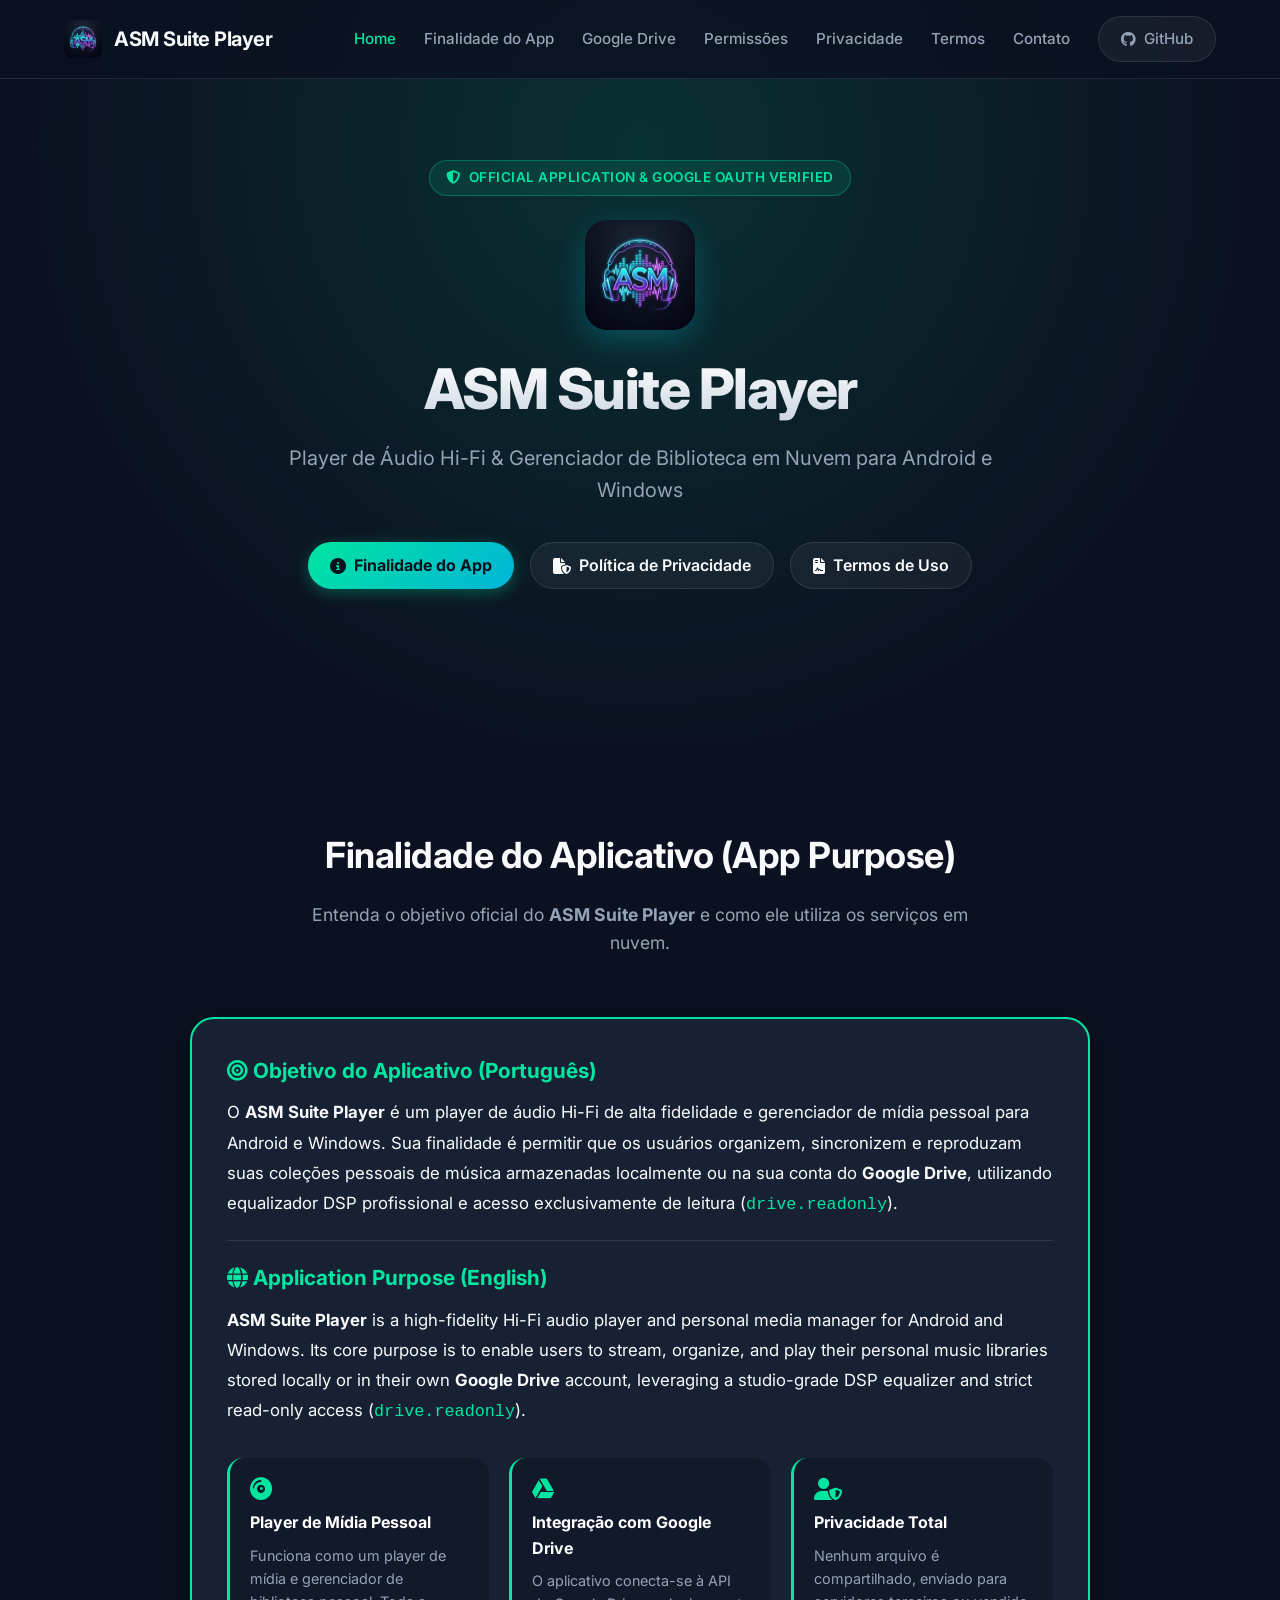
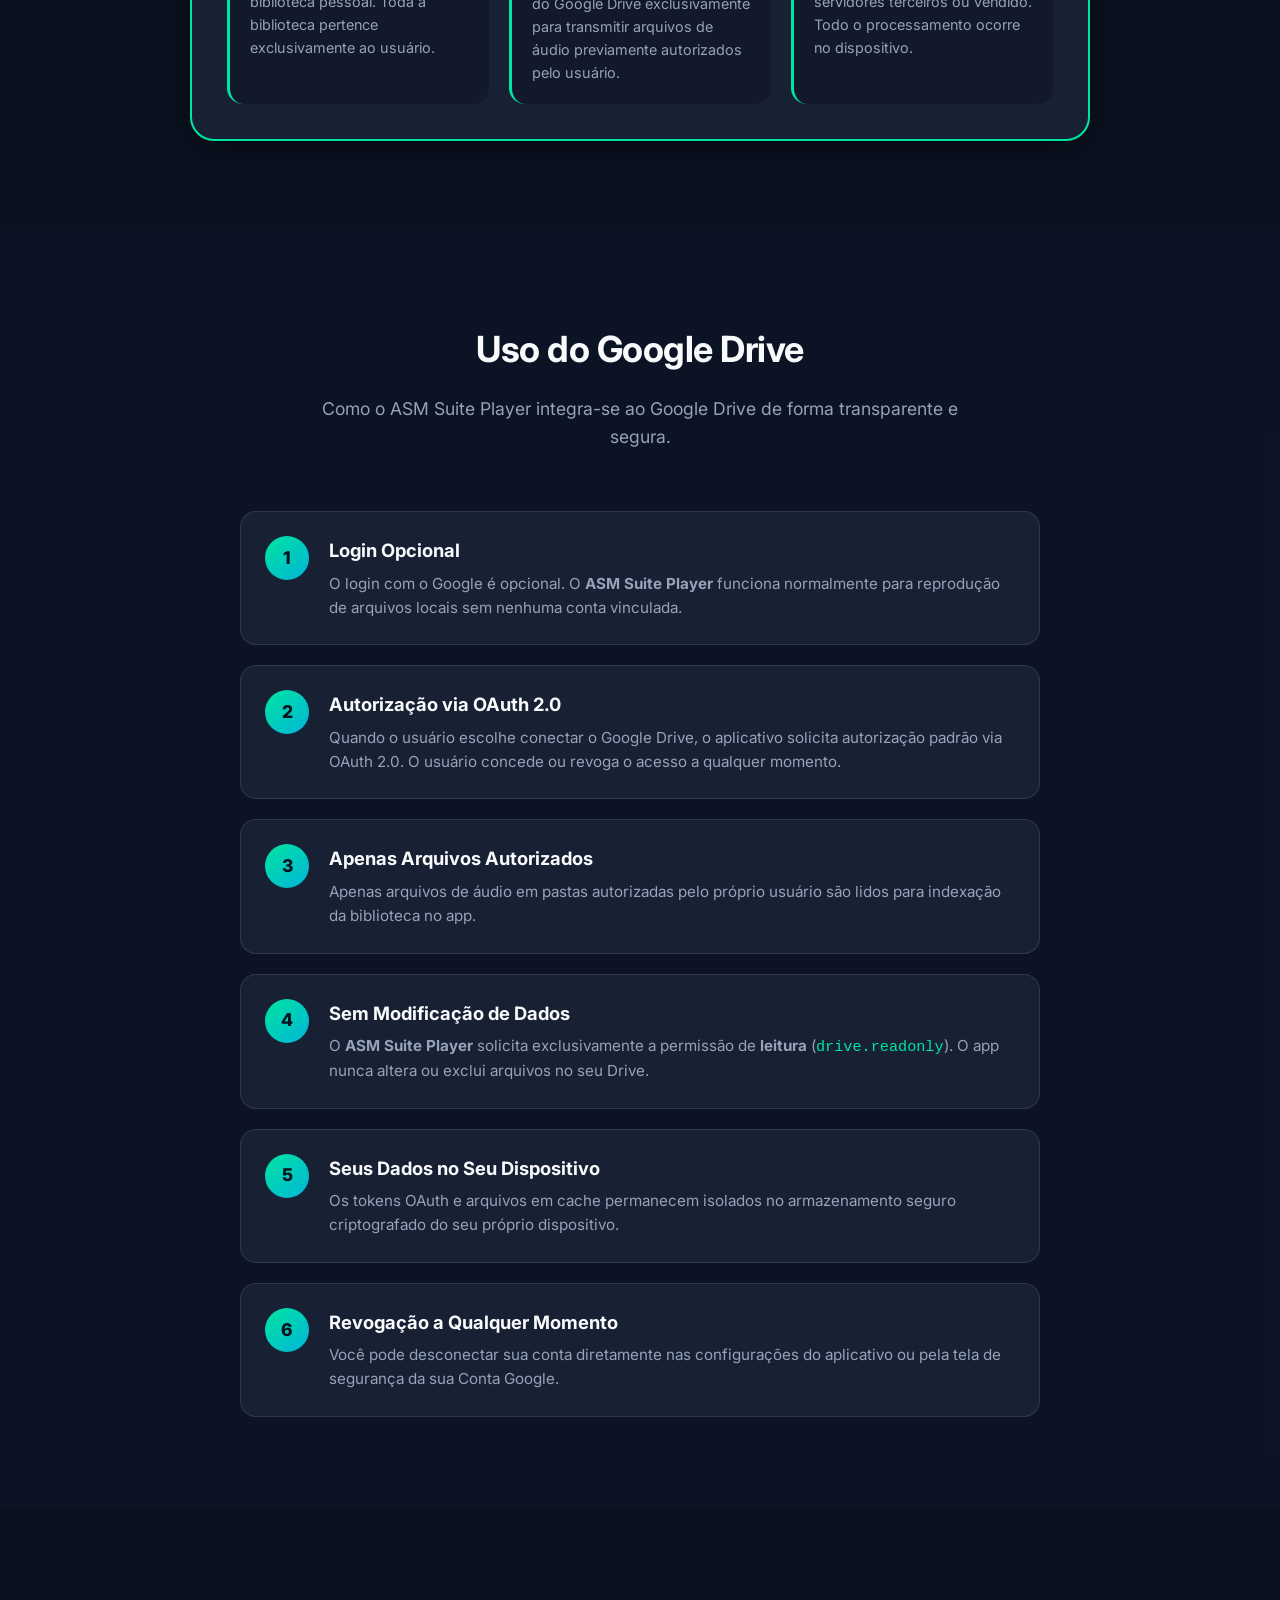
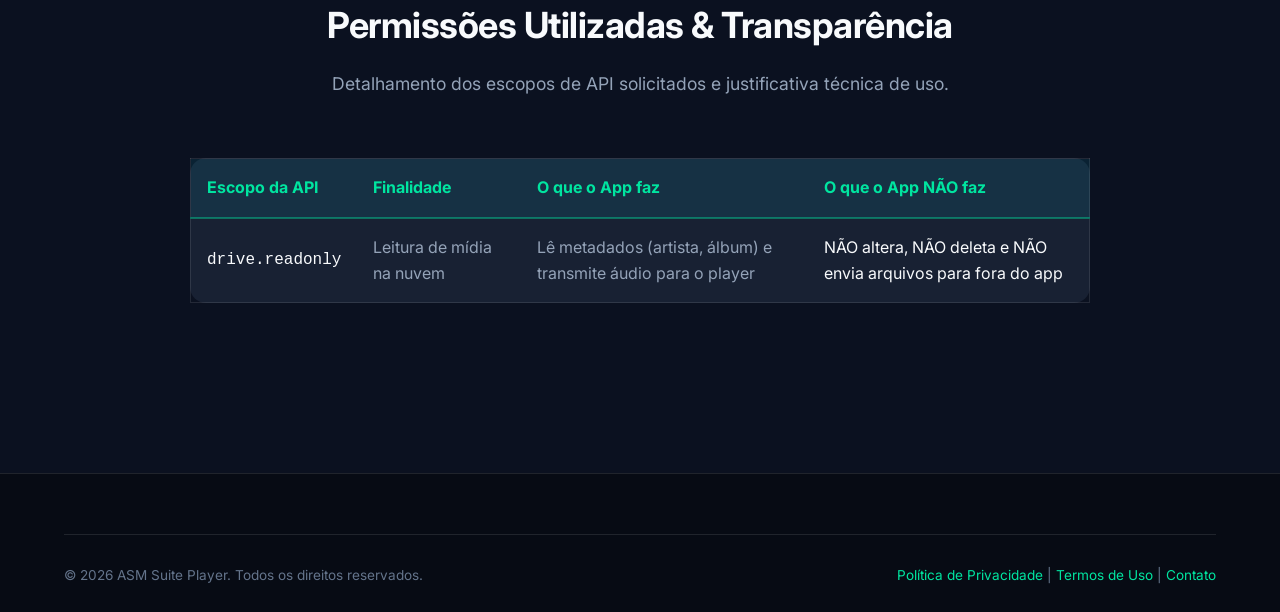
==== commit 702ee877: "fix(website): atualiza logotipo exclusivo, secao bilingue de finalidade do app e tags de verificacao" ====
--- a/docs/index.html
+++ b/docs/index.html
@@ -4,14 +4,17 @@
   <meta charset="UTF-8">
   <meta name="viewport" content="width=device-width, initial-scale=1.0">
   <title>ASM Suite Player</title>
-  <meta name="description" content="ASM Suite Player é um player de áudio Hi-Fi para Android e Windows que permite organizar, sincronizar e reproduzir arquivos de áudio armazenados localmente ou no Google Drive do usuário.">
+  <meta name="description" content="ASM Suite Player é um aplicativo de áudio Hi-Fi para Android e Windows. Permite reproduzir e organizar sua biblioteca de músicas locais e do Google Drive.">
   <meta name="keywords" content="ASM Suite Player, Google Drive music player, Hi-Fi audio player, FLAC player, DSP equalizer, offline cloud music">
   <meta name="author" content="ASM Suite Player">
   <meta name="robots" content="index, follow">
+
+  <!-- Google Search Console Ownership Verification -->
   <meta name="google-site-verification" content="google3342b60c19189181">
+  <meta name="google-site-verification" content="googlef283ab7d643a1a4c">
   <link rel="canonical" href="https://andersonfcanel.github.io/ASM-Suite-Player/">
 
-  <!-- Open Graph -->
+  <!-- Open Graph / Meta Identidade Oficial -->
   <meta property="og:type" content="website">
   <meta property="og:url" content="https://andersonfcanel.github.io/ASM-Suite-Player/">
   <meta property="og:title" content="ASM Suite Player">
@@ -45,8 +48,10 @@
     "name": "ASM Suite Player",
     "operatingSystem": "Android, Windows",
     "applicationCategory": "MultimediaApplication",
-    "description": "ASM Suite Player é um player de áudio Hi-Fi para Android e Windows que permite organizar, sincronizar e reproduzir arquivos de áudio armazenados localmente ou na conta Google Drive do próprio usuário.",
+    "description": "ASM Suite Player é um aplicativo de áudio Hi-Fi e gerenciador de mídia para Android e Windows. Permite organizar e reproduzir sua biblioteca de áudio pessoal armazenada no Google Drive com acesso somente leitura (drive.readonly).",
     "url": "https://andersonfcanel.github.io/ASM-Suite-Player/",
+    "logo": "https://andersonfcanel.github.io/ASM-Suite-Player/assets/images/logo.png",
+    "image": "https://andersonfcanel.github.io/ASM-Suite-Player/assets/images/logo.png",
     "author": {
       "@type": "Person",
       "name": "Anderson F. Canel"
@@ -68,7 +73,7 @@
   <header class="navbar">
     <div class="container nav-container">
       <a href="index.html" class="brand-logo">
-        <img src="assets/images/logo.png" alt="ASM Suite Player Logo">
+        <img src="assets/images/logo.png" alt="ASM Suite Player Official Logo" width="40" height="40">
         <span>ASM Suite Player</span>
       </a>
 
@@ -78,10 +83,9 @@
 
       <ul class="nav-links" id="navLinks">
         <li><a href="index.html" class="active">Home</a></li>
-        <li><a href="#purpose">Finalidade</a></li>
+        <li><a href="#purpose">Finalidade do App</a></li>
         <li><a href="#google-drive-usage">Google Drive</a></li>
-        <li><a href="#features">Recursos</a></li>
-        <li><a href="#how-it-works">Como Funciona</a></li>
+        <li><a href="#permissions">Permissões</a></li>
         <li><a href="privacy.html">Privacidade</a></li>
         <li><a href="terms.html">Termos</a></li>
         <li><a href="contact.html">Contato</a></li>
@@ -98,63 +102,83 @@
   <section class="hero">
     <div class="container">
       <div class="hero-badge">
-        <i class="fa-solid fa-shield-halved"></i> Google OAuth Verified &amp; Privacy First
+        <i class="fa-solid fa-shield-halved"></i> Official Application &amp; Google OAuth Verified
+      </div>
+
+      <div style="margin-bottom: 20px;">
+        <img src="assets/images/logo.png" alt="ASM Suite Player Logo" style="width: 110px; height: 110px; border-radius: 22px; box-shadow: 0 10px 30px rgba(6, 182, 212, 0.3);">
       </div>
 
       <h1 class="hero-title">ASM Suite Player</h1>
-      <p class="hero-subtitle">Player de Áudio Hi-Fi para Android e Windows com Biblioteca em Nuvem</p>
+      <p class="hero-subtitle">Player de Áudio Hi-Fi &amp; Gerenciador de Biblioteca em Nuvem para Android e Windows</p>
 
       <div class="hero-actions">
-        <a href="privacy.html" class="btn-cta">
+        <a href="#purpose" class="btn-cta">
+          <i class="fa-solid fa-circle-info"></i> Finalidade do App
+        </a>
+        <a href="privacy.html" class="btn-outline">
           <i class="fa-solid fa-file-shield"></i> Política de Privacidade
         </a>
         <a href="terms.html" class="btn-outline">
           <i class="fa-solid fa-file-contract"></i> Termos de Uso
         </a>
-        <a href="https://github.com/AndersonFCanel/ASM-Suite-Player" target="_blank" rel="noopener" class="btn-outline">
-          <i class="fa-brands fa-github"></i> GitHub
-        </a>
-      </div>
-    </div>
-  </section>
-
-  <!-- ===== SEÇÃO 1: FINALIDADE DO APLICATIVO ===== -->
+      </div>
+    </div>
+  </section>
+
+  <!-- ===== SEÇÃO 1: FINALIDADE DO APLICATIVO (APP PURPOSE) ===== -->
   <section class="section" id="purpose">
     <div class="container">
-      <h2 class="section-title">Finalidade do Aplicativo</h2>
+      <h2 class="section-title">Finalidade do Aplicativo (App Purpose)</h2>
       <p class="section-subtitle">
-        <strong>ASM Suite Player</strong> é um aplicativo de reprodução de áudio Hi-Fi para Android e Windows.
+        Entenda o objetivo oficial do <strong>ASM Suite Player</strong> e como ele utiliza os serviços em nuvem.
       </p>
 
-      <div style="background: var(--bg-card); border: 1px solid var(--border-active); border-radius: var(--radius-lg); padding: 40px; max-width: 900px; margin: 0 auto;" class="glassmorphism">
-        <p style="color: var(--text-primary); font-size: 1.1rem; line-height: 1.8; margin-bottom: 24px;">
-          O <strong>ASM Suite Player</strong> permite que o usuário reproduza sua coleção de músicas
-          armazenada localmente ou na conta <strong>Google Drive</strong> do próprio usuário,
-          com alta qualidade de áudio, usando um equalizador DSP e acesso somente leitura ao Drive.
-        </p>
-
-        <div style="display: grid; grid-template-columns: repeat(auto-fit, minmax(260px, 1fr)); gap: 20px;">
-          <div style="background: rgba(15,23,42,0.6); padding: 20px; border-radius: var(--radius-md); border-left: 3px solid var(--accent-cyan);">
+      <!-- Bloco Destacado Bilingue -->
+      <div style="background: var(--bg-card); border: 2px solid var(--accent-cyan); border-radius: var(--radius-lg); padding: 35px; max-width: 900px; margin: 0 auto; box-shadow: 0 8px 32px rgba(0,0,0,0.4);" class="glassmorphism">
+        
+        <div style="border-bottom: 1px solid var(--border-color); padding-bottom: 20px; margin-bottom: 20px;">
+          <h3 style="color: var(--accent-cyan); font-size: 1.3rem; margin: 0 0 10px;">
+            <i class="fa-solid fa-bullseye"></i> Objetivo do Aplicativo (Português)
+          </h3>
+          <p style="color: var(--text-primary); font-size: 1.05rem; line-height: 1.8; margin: 0;">
+            O <strong>ASM Suite Player</strong> é um player de áudio Hi-Fi de alta fidelidade e gerenciador de mídia pessoal para Android e Windows. 
+            Sua finalidade é permitir que os usuários organizem, sincronizem e reproduzam suas coleções pessoais de música armazenadas localmente ou na sua conta do <strong>Google Drive</strong>, utilizando equalizador DSP profissional e acesso exclusivamente de leitura (<code style="color: var(--accent-cyan);">drive.readonly</code>).
+          </p>
+        </div>
+
+        <div>
+          <h3 style="color: var(--accent-cyan); font-size: 1.3rem; margin: 0 0 10px;">
+            <i class="fa-solid fa-globe"></i> Application Purpose (English)
+          </h3>
+          <p style="color: var(--text-primary); font-size: 1.05rem; line-height: 1.8; margin: 0;">
+            <strong>ASM Suite Player</strong> is a high-fidelity Hi-Fi audio player and personal media manager for Android and Windows. 
+            Its core purpose is to enable users to stream, organize, and play their personal music libraries stored locally or in their own <strong>Google Drive</strong> account, leveraging a studio-grade DSP equalizer and strict read-only access (<code style="color: var(--accent-cyan);">drive.readonly</code>).
+          </p>
+        </div>
+
+        <div style="display: grid; grid-template-columns: repeat(auto-fit, minmax(250px, 1fr)); gap: 20px; margin-top: 30px;">
+          <div style="background: rgba(15,23,42,0.8); padding: 20px; border-radius: var(--radius-md); border-left: 3px solid var(--accent-cyan);">
             <i class="fa-solid fa-compact-disc" style="color: var(--accent-cyan); font-size: 1.4rem; margin-bottom: 10px;"></i>
-            <h3 style="color: #fff; font-size: 1rem; margin: 0 0 8px;">Player de Mídia Pessoal</h3>
+            <h4 style="color: #fff; font-size: 1rem; margin: 0 0 8px;">Player de Mídia Pessoal</h4>
             <p style="color: var(--text-muted); font-size: 0.9rem; margin: 0; line-height: 1.6;">
               Funciona como um player de mídia e gerenciador de biblioteca pessoal. Toda a biblioteca pertence exclusivamente ao usuário.
             </p>
           </div>
 
-          <div style="background: rgba(15,23,42,0.6); padding: 20px; border-radius: var(--radius-md); border-left: 3px solid var(--accent-cyan);">
+          <div style="background: rgba(15,23,42,0.8); padding: 20px; border-radius: var(--radius-md); border-left: 3px solid var(--accent-cyan);">
             <i class="fa-brands fa-google-drive" style="color: var(--accent-cyan); font-size: 1.4rem; margin-bottom: 10px;"></i>
-            <h3 style="color: #fff; font-size: 1rem; margin: 0 0 8px;">Integração com Google Drive</h3>
+            <h4 style="color: #fff; font-size: 1rem; margin: 0 0 8px;">Integração com Google Drive</h4>
             <p style="color: var(--text-muted); font-size: 0.9rem; margin: 0; line-height: 1.6;">
-              O aplicativo utiliza a API do Google Drive exclusivamente para acessar arquivos previamente autorizados pelo usuário.
+              O aplicativo conecta-se à API do Google Drive exclusivamente para transmitir arquivos de áudio previamente autorizados pelo usuário.
             </p>
           </div>
 
-          <div style="background: rgba(15,23,42,0.6); padding: 20px; border-radius: var(--radius-md); border-left: 3px solid var(--accent-cyan);">
-            <i class="fa-solid fa-lock" style="color: var(--accent-cyan); font-size: 1.4rem; margin-bottom: 10px;"></i>
-            <h3 style="color: #fff; font-size: 1rem; margin: 0 0 8px;">Privacidade Total</h3>
+          <div style="background: rgba(15,23,42,0.8); padding: 20px; border-radius: var(--radius-md); border-left: 3px solid var(--accent-cyan);">
+            <i class="fa-solid fa-user-shield" style="color: var(--accent-cyan); font-size: 1.4rem; margin-bottom: 10px;"></i>
+            <h4 style="color: #fff; font-size: 1rem; margin: 0 0 8px;">Privacidade Total</h4>
             <p style="color: var(--text-muted); font-size: 0.9rem; margin: 0; line-height: 1.6;">
-              Nenhum arquivo é compartilhado, vendido ou disponibilizado publicamente. O acesso ao Drive é somente leitura.
+              Nenhum arquivo é compartilhado, enviado para servidores terceiros ou vendido. Todo o processamento ocorre no dispositivo.
             </p>
           </div>
         </div>
@@ -166,22 +190,22 @@
   <section class="section" id="google-drive-usage" style="background: rgba(15, 23, 42, 0.5);">
     <div class="container">
       <h2 class="section-title">Uso do Google Drive</h2>
-      <p class="section-subtitle">Como o ASM Suite Player integra-se ao Google Drive de forma segura e transparente.</p>
+      <p class="section-subtitle">Como o ASM Suite Player integra-se ao Google Drive de forma transparente e segura.</p>
 
       <div class="workflow-steps">
         <div class="step-item">
           <div class="step-number">1</div>
           <div class="step-content">
             <h3>Login Opcional</h3>
-            <p>O login com o Google é opcional. O <strong>ASM Suite Player</strong> funciona normalmente para reprodução de arquivos locais sem qualquer conta vinculada.</p>
+            <p>O login com o Google é opcional. O <strong>ASM Suite Player</strong> funciona normalmente para reprodução de arquivos locais sem nenhuma conta vinculada.</p>
           </div>
         </div>
 
         <div class="step-item">
           <div class="step-number">2</div>
           <div class="step-content">
-            <h3>Autorização via OAuth</h3>
-            <p>Quando o usuário escolhe conectar o Google Drive, o aplicativo solicita autorização utilizando o protocolo OAuth 2.0. O usuário concede ou nega o acesso de forma explícita.</p>
+            <h3>Autorização via OAuth 2.0</h3>
+            <p>Quando o usuário escolhe conectar o Google Drive, o aplicativo solicita autorização padrão via OAuth 2.0. O usuário concede ou revoga o acesso a qualquer momento.</p>
           </div>
         </div>
 
@@ -189,23 +213,23 @@
           <div class="step-number">3</div>
           <div class="step-content">
             <h3>Apenas Arquivos Autorizados</h3>
-            <p>Apenas arquivos e pastas autorizados pelo próprio usuário podem ser acessados. O aplicativo não acessa, lê ou transmite nenhum arquivo fora do escopo autorizado.</p>
+            <p>Apenas arquivos de áudio em pastas autorizadas pelo próprio usuário são lidos para indexação da biblioteca no app.</p>
           </div>
         </div>
 
         <div class="step-item">
           <div class="step-number">4</div>
           <div class="step-content">
-            <h3>Sem Modificação de Arquivos</h3>
-            <p>O <strong>ASM Suite Player</strong> solicita apenas permissão de <strong>leitura</strong> (<code style="color: var(--accent-cyan);">drive.readonly</code>). Nenhum arquivo é modificado, excluído ou criado no Google Drive do usuário.</p>
+            <h3>Sem Modificação de Dados</h3>
+            <p>O <strong>ASM Suite Player</strong> solicita exclusivamente a permissão de <strong>leitura</strong> (<code style="color: var(--accent-cyan);">drive.readonly</code>). O app nunca altera ou exclui arquivos no seu Drive.</p>
           </div>
         </div>
 
         <div class="step-item">
           <div class="step-number">5</div>
           <div class="step-content">
-            <h3>Dados Permanecem no Google</h3>
-            <p>Os dados permanecem na conta Google do usuário. O aplicativo não realiza upload de arquivos para servidores próprios nem armazena arquivos de mídia externamente.</p>
+            <h3>Seus Dados no Seu Dispositivo</h3>
+            <p>Os tokens OAuth e arquivos em cache permanecem isolados no armazenamento seguro criptografado do seu próprio dispositivo.</p>
           </div>
         </div>
 
@@ -213,7 +237,7 @@
           <div class="step-number">6</div>
           <div class="step-content">
             <h3>Revogação a Qualquer Momento</h3>
-            <p>O acesso pode ser revogado a qualquer momento nas <a href="https://myaccount.google.com/permissions" target="_blank" rel="noopener" style="color: var(--accent-cyan);">configurações da Conta Google</a> ou diretamente dentro do aplicativo.</p>
+            <p>Você pode desconectar sua conta diretamente nas configurações do aplicativo ou pela tela de segurança da sua Conta Google.</p>
           </div>
         </div>
       </div>
@@ -223,233 +247,28 @@
   <!-- ===== SEÇÃO 3: PERMISSÕES UTILIZADAS ===== -->
   <section class="section" id="permissions">
     <div class="container">
-      <h2 class="section-title">Permissões Utilizadas</h2>
-      <p class="section-subtitle">Detalhamento de cada permissão solicitada pelo ASM Suite Player ao Google Drive API.</p>
-
-      <div style="max-width: 800px; margin: 0 auto;">
-        <div style="background: var(--bg-card); border: 1px solid var(--border-active); border-radius: var(--radius-lg); padding: 36px;" class="glassmorphism">
-          <div style="display: flex; align-items: flex-start; gap: 20px; margin-bottom: 24px;">
-            <i class="fa-brands fa-google-drive" style="color: var(--accent-cyan); font-size: 2rem; margin-top: 4px; flex-shrink: 0;"></i>
-            <div>
-              <h3 style="color: #fff; font-size: 1.2rem; margin: 0 0 6px;">Leitura do Google Drive</h3>
-              <code style="background: rgba(255,255,255,0.08); padding: 4px 10px; border-radius: 6px; color: var(--accent-cyan); font-size: 0.9rem; display: inline-block; margin-bottom: 16px;">
-                https://www.googleapis.com/auth/drive.readonly
-              </code>
-              <table style="width: 100%; border-collapse: collapse; font-size: 0.95rem;">
-                <tr style="border-bottom: 1px solid rgba(255,255,255,0.08);">
-                  <td style="padding: 10px 0; color: var(--text-muted); width: 140px; vertical-align: top;">Finalidade</td>
-                  <td style="padding: 10px 0; color: var(--text-primary);">Permitir que o usuário navegue pelas próprias pastas e reproduza seus arquivos de mídia armazenados no Google Drive.</td>
-                </tr>
-                <tr style="border-bottom: 1px solid rgba(255,255,255,0.08);">
-                  <td style="padding: 10px 0; color: var(--text-muted); vertical-align: top;">Motivo</td>
-                  <td style="padding: 10px 0; color: var(--text-primary);">Sem acesso de leitura, o aplicativo não consegue listar os arquivos de áudio, ler metadados (título, artista, álbum) ou transmitir o conteúdo para o player interno.</td>
-                </tr>
-                <tr style="border-bottom: 1px solid rgba(255,255,255,0.08);">
-                  <td style="padding: 10px 0; color: var(--text-muted); vertical-align: top;">Funcionalidade</td>
-                  <td style="padding: 10px 0; color: var(--text-primary);">Biblioteca Cloud, seleção de pastas, indexação de metadados, reprodução de áudio via streaming, download para cache offline.</td>
-                </tr>
-                <tr>
-                  <td style="padding: 10px 0; color: var(--text-muted); vertical-align: top;">O que NÃO faz</td>
-                  <td style="padding: 10px 0; color: #34D399;">Não modifica, exclui, compartilha nem envia arquivos do usuário para qualquer servidor externo.</td>
-                </tr>
-              </table>
-            </div>
-          </div>
-
-          <div style="background: rgba(16,185,129,0.1); border: 1px solid rgba(16,185,129,0.3); border-radius: 8px; padding: 16px; display: flex; align-items: center; gap: 12px;">
-            <i class="fa-solid fa-shield-halved" style="color: #34D399; font-size: 1.3rem; flex-shrink: 0;"></i>
-            <p style="color: #A7F3D0; font-size: 0.92rem; margin: 0; line-height: 1.6;">
-              O <strong>ASM Suite Player</strong> segue rigorosamente a
-              <a href="https://developers.google.com/terms/api-services-user-data-policy" target="_blank" rel="noopener" style="color: #34D399;">
-                Política de Dados de Usuário dos Serviços de API do Google
-              </a>, incluindo os requisitos de uso limitado (Limited Use).
-            </p>
-          </div>
-        </div>
-      </div>
-    </div>
-  </section>
-
-  <!-- ===== SEÇÃO 4: RECURSOS ===== -->
-  <section class="section" id="features" style="background: rgba(15, 23, 42, 0.3);">
-    <div class="container">
-      <h2 class="section-title">Recursos do ASM Suite Player</h2>
-      <p class="section-subtitle">Desenvolvido para audiófilos e amantes de música que exigem qualidade de áudio impecável e liberdade na nuvem.</p>
-
-      <div class="grid-cards">
-        <div class="card">
-          <div class="card-icon"><i class="fa-solid fa-compact-disc"></i></div>
-          <h3 class="card-title">Áudio Hi-Fi</h3>
-          <p class="card-desc">Engine de áudio lossless com ponto flutuante de 32 bits, suportando FLAC, WAV, DSD, ALAC, MP3 e AAC com saída bit-perfect.</p>
-        </div>
-
-        <div class="card">
-          <div class="card-icon"><i class="fa-brands fa-google-drive"></i></div>
-          <h3 class="card-title">Biblioteca em Nuvem</h3>
-          <p class="card-desc">Reproduza sua coleção de músicas diretamente do Google Drive com autenticação OAuth somente leitura.</p>
-        </div>
-
-        <div class="card">
-          <div class="card-icon"><i class="fa-solid fa-cloud-arrow-down"></i></div>
-          <h3 class="card-title">Biblioteca Offline</h3>
-          <p class="card-desc">Fixe músicas ou pastas inteiras para reprodução offline instantânea sem consumir dados móveis.</p>
-        </div>
-
-        <div class="card">
-          <div class="card-icon"><i class="fa-solid fa-sliders"></i></div>
-          <h3 class="card-title">DSP de Áudio</h3>
-          <p class="card-desc">Pipeline de processamento de sinal avançado com limitador, compressor, balanceamento espacial e ganho dinâmico.</p>
-        </div>
-
-        <div class="card">
-          <div class="card-icon"><i class="fa-solid fa-wave-square"></i></div>
-          <h3 class="card-title">Equalizador</h3>
-          <p class="card-desc">Equalizador paramétrico estúdio com predefinições de bandas personalizadas, analisador de espectro FFT em tempo real e controles de tom.</p>
-        </div>
-
-        <div class="card">
-          <div class="card-icon"><i class="fa-solid fa-film"></i></div>
-          <h3 class="card-title">Player de Vídeo</h3>
-          <p class="card-desc">Player de vídeo integrado de alto desempenho com seleção de faixa de áudio, atraso de legendas e ajuste de sincronização.</p>
-        </div>
-
-        <div class="card">
-          <div class="card-icon"><i class="fa-solid fa-images"></i></div>
-          <h3 class="card-title">Galeria de Fotos</h3>
-          <p class="card-desc">Visualize artes de capa embutidas, imagens de encartes e galerias de fotos de artistas associadas às suas pastas de álbuns.</p>
-        </div>
-
-        <div class="card">
-          <div class="card-icon"><i class="fa-solid fa-list-check"></i></div>
-          <h3 class="card-title">Playlists</h3>
-          <p class="card-desc">Crie, gerencie e exporte playlists personalizadas combinando arquivos locais e faixas da nuvem do Google Drive.</p>
-        </div>
-
-        <div class="card">
-          <div class="card-icon"><i class="fa-solid fa-rotate"></i></div>
-          <h3 class="card-title">Sincronização</h3>
-          <p class="card-desc">Mantenha suas pastas de biblioteca local e em nuvem sincronizadas automaticamente com varredura inteligente em segundo plano.</p>
-        </div>
-
-        <div class="card">
-          <div class="card-icon"><i class="fa-solid fa-circle-info"></i></div>
-          <h3 class="card-title">Metadados</h3>
-          <p class="card-desc">Extrai tags ID3, Vorbis e FLAC de alta resolução, bitrate, taxa de amostragem, canais e arte de álbum.</p>
-        </div>
-
-        <div class="card">
-          <div class="card-icon"><i class="fa-solid fa-image"></i></div>
-          <h3 class="card-title">Capa dos Álbuns</h3>
-          <p class="card-desc">Exibição de capa de alta resolução com incorporação automática e temas de fundo de espectro visual.</p>
-        </div>
-
-        <div class="card">
-          <div class="card-icon"><i class="fa-solid fa-forward-step"></i></div>
-          <h3 class="card-title">Reprodução Contínua</h3>
-          <p class="card-desc">Transições suaves e sem lacunas entre faixas para shows ao vivo, ópera e álbuns conceituais contínuos.</p>
-        </div>
-      </div>
-    </div>
-  </section>
-
-  <!-- ===== SEÇÃO 5: COMO FUNCIONA ===== -->
-  <section class="section" id="how-it-works" style="background: rgba(15, 23, 42, 0.5);">
-    <div class="container">
-      <h2 class="section-title">Como Funciona</h2>
-      <p class="section-subtitle">Acesso simples, seguro e privado à sua coleção de músicas pessoal na nuvem.</p>
-
-      <div class="workflow-steps">
-        <div class="step-item">
-          <div class="step-number">1</div>
-          <div class="step-content">
-            <h3>Login Google (Opcional)</h3>
-            <p>Inicie o <strong>ASM Suite Player</strong> em seu dispositivo e, se desejar usar o Google Drive, inicie a autenticação com sua conta Google.</p>
-          </div>
-        </div>
-
-        <div class="step-item">
-          <div class="step-number">2</div>
-          <div class="step-content">
-            <h3>Autorização OAuth</h3>
-            <p>Conceda a permissão de leitura (<code style="color: var(--accent-cyan);">drive.readonly</code>) para que o app possa visualizar e reproduzir seus arquivos de áudio autorizados.</p>
-          </div>
-        </div>
-
-        <div class="step-item">
-          <div class="step-number">3</div>
-          <div class="step-content">
-            <h3>Seleção das Pastas</h3>
-            <p>Escolha quais pastas do Google Drive contêm sua biblioteca de músicas para indexação.</p>
-          </div>
-        </div>
-
-        <div class="step-item">
-          <div class="step-number">4</div>
-          <div class="step-content">
-            <h3>Sincronização da Biblioteca</h3>
-            <p>O app indexa os metadados dos arquivos localmente no seu dispositivo para busca rápida e renderização de capa de álbum.</p>
-          </div>
-        </div>
-
-        <div class="step-item">
-          <div class="step-number">5</div>
-          <div class="step-content">
-            <h3>Biblioteca Local e Cloud</h3>
-            <p>Acesse tanto seus arquivos locais quanto os armazenados no Drive em uma biblioteca unificada.</p>
-          </div>
-        </div>
-
-        <div class="step-item">
-          <div class="step-number">6</div>
-          <div class="step-content">
-            <h3>Reprodução Hi-Fi</h3>
-            <p>Aproveite som de qualidade estúdio processado diretamente pelo engine de áudio local no seu hardware.</p>
-          </div>
-        </div>
-      </div>
-    </div>
-  </section>
-
-  <!-- Privacy Summary Section -->
-  <section class="section" id="privacy">
-    <div class="container">
-      <div style="background: var(--bg-card); border: 1px solid var(--border-active); border-radius: var(--radius-lg); padding: 40px;" class="glassmorphism">
-        <div style="display: flex; align-items: center; gap: 16px; margin-bottom: 20px;">
-          <i class="fa-solid fa-shield-halved" style="font-size: 2.2rem; color: var(--accent-cyan);"></i>
-          <h2 style="font-size: 1.8rem;">Privacidade &amp; Transparência</h2>
-        </div>
-
-        <div style="display: grid; grid-template-columns: repeat(auto-fit, minmax(240px, 1fr)); gap: 20px; margin-bottom: 30px;">
-          <div style="background: rgba(15, 23, 42, 0.6); padding: 20px; border-radius: var(--radius-md);">
-            <i class="fa-solid fa-ban" style="color: #F87171; font-size: 1.4rem; margin-bottom: 10px;"></i>
-            <h4 style="margin-bottom: 6px;">Não Coletamos Músicas</h4>
-            <p style="color: var(--text-muted); font-size: 0.9rem;">Seus arquivos de áudio permanecem 100% no seu dispositivo pessoal e no Google Drive.</p>
-          </div>
-
-          <div style="background: rgba(15, 23, 42, 0.6); padding: 20px; border-radius: var(--radius-md);">
-            <i class="fa-solid fa-user-shield" style="color: #F87171; font-size: 1.4rem; margin-bottom: 10px;"></i>
-            <h4 style="margin-bottom: 6px;">Não Compartilhamos Arquivos</h4>
-            <p style="color: var(--text-muted); font-size: 0.9rem;">Nenhum dado, stream de áudio ou metadado é compartilhado com terceiros.</p>
-          </div>
-
-          <div style="background: rgba(15, 23, 42, 0.6); padding: 20px; border-radius: var(--radius-md);">
-            <i class="fa-solid fa-hand-holding-dollar" style="color: #F87171; font-size: 1.4rem; margin-bottom: 10px;"></i>
-            <h4 style="margin-bottom: 6px;">Não Vendemos Dados</h4>
-            <p style="color: var(--text-muted); font-size: 0.9rem;">Operamos sem publicidade, sem rastreadores de análise e sem telemetria.</p>
-          </div>
-
-          <div style="background: rgba(15, 23, 42, 0.6); padding: 20px; border-radius: var(--radius-md);">
-            <i class="fa-solid fa-key" style="color: var(--accent-cyan); font-size: 1.4rem; margin-bottom: 10px;"></i>
-            <h4 style="margin-bottom: 6px;">Escopo Mínimo</h4>
-            <p style="color: var(--text-muted); font-size: 0.9rem;">Solicitamos estritamente as permissões necessárias para a reprodução de música solicitada pelo usuário.</p>
-          </div>
-        </div>
-
-        <div style="text-align: center;">
-          <a href="privacy.html" class="btn-cta">
-            <i class="fa-solid fa-file-shield"></i> Ler Política de Privacidade Completa
-          </a>
-        </div>
+      <h2 class="section-title">Permissões Utilizadas &amp; Transparência</h2>
+      <p class="section-subtitle">Detalhamento dos escopos de API solicitados e justificativa técnica de uso.</p>
+
+      <div style="overflow-x: auto; max-width: 900px; margin: 0 auto;">
+        <table style="width: 100%; border-collapse: collapse; background: var(--bg-card); border-radius: var(--radius-md); border: 1px solid var(--border-color);">
+          <thead>
+            <tr style="background: rgba(6, 182, 212, 0.1); text-align: left; border-bottom: 2px solid var(--border-active);">
+              <th style="padding: 16px; color: var(--accent-cyan);">Escopo da API</th>
+              <th style="padding: 16px; color: var(--accent-cyan);">Finalidade</th>
+              <th style="padding: 16px; color: var(--accent-cyan);">O que o App faz</th>
+              <th style="padding: 16px; color: var(--accent-cyan);">O que o App NÃO faz</th>
+            </tr>
+          </thead>
+          <tbody>
+            <tr style="border-bottom: 1px solid var(--border-color);">
+              <td style="padding: 16px; font-family: monospace; color: var(--text-primary);">drive.readonly</td>
+              <td style="padding: 16px; color: var(--text-muted);">Leitura de mídia na nuvem</td>
+              <td style="padding: 16px; color: var(--text-muted);">Lê metadados (artista, álbum) e transmite áudio para o player</td>
+              <td style="padding: 16px; color: var(--accent-red);">NÃO altera, NÃO deleta e NÃO envia arquivos para fora do app</td>
+            </tr>
+          </tbody>
+        </table>
       </div>
     </div>
   </section>
@@ -457,48 +276,13 @@
   <!-- Footer -->
   <footer class="footer">
     <div class="container">
-      <div class="footer-grid">
-        <div class="footer-brand">
-          <div style="display: flex; align-items: center; gap: 10px; margin-bottom: 12px;">
-            <img src="assets/images/logo.png" alt="ASM Suite Player Logo" style="width: 32px; height: 32px;">
-            <h3 style="margin: 0; font-size: 1.2rem;">ASM Suite Player</h3>
-          </div>
-          <p>Player de Áudio Hi-Fi com Biblioteca em Nuvem Google Drive. Desenvolvido para privacidade, desempenho e qualidade de som audiófilo.</p>
-        </div>
-
-        <div class="footer-col">
-          <h4>Navegação</h4>
-          <ul>
-            <li><a href="index.html">Home</a></li>
-            <li><a href="#purpose">Finalidade</a></li>
-            <li><a href="#google-drive-usage">Google Drive</a></li>
-            <li><a href="#features">Recursos</a></li>
-            <li><a href="#how-it-works">Como Funciona</a></li>
-          </ul>
-        </div>
-
-        <div class="footer-col">
-          <h4>Legal &amp; Segurança</h4>
-          <ul>
-            <li><a href="privacy.html">Política de Privacidade</a></li>
-            <li><a href="terms.html">Termos de Uso</a></li>
-            <li><a href="https://support.google.com/cloud/answer/15549049" target="_blank" rel="noopener">Verificação OAuth Google</a></li>
-          </ul>
-        </div>
-
-        <div class="footer-col">
-          <h4>Comunidade &amp; Suporte</h4>
-          <ul>
-            <li><a href="contact.html">Contato</a></li>
-            <li><a href="https://github.com/AndersonFCanel/ASM-Suite-Player" target="_blank" rel="noopener">Repositório GitHub</a></li>
-            <li><a href="https://github.com/AndersonFCanel/ASM-Suite-Player/issues" target="_blank" rel="noopener">Reportar Problema</a></li>
-          </ul>
-        </div>
-      </div>
-
       <div class="footer-bottom">
         <div>&copy; 2026 ASM Suite Player. Todos os direitos reservados.</div>
-        <div>Projetado para Google OAuth &amp; Open Source</div>
+        <div>
+          <a href="privacy.html">Política de Privacidade</a> | 
+          <a href="terms.html">Termos de Uso</a> | 
+          <a href="contact.html">Contato</a>
+        </div>
       </div>
     </div>
   </footer>
